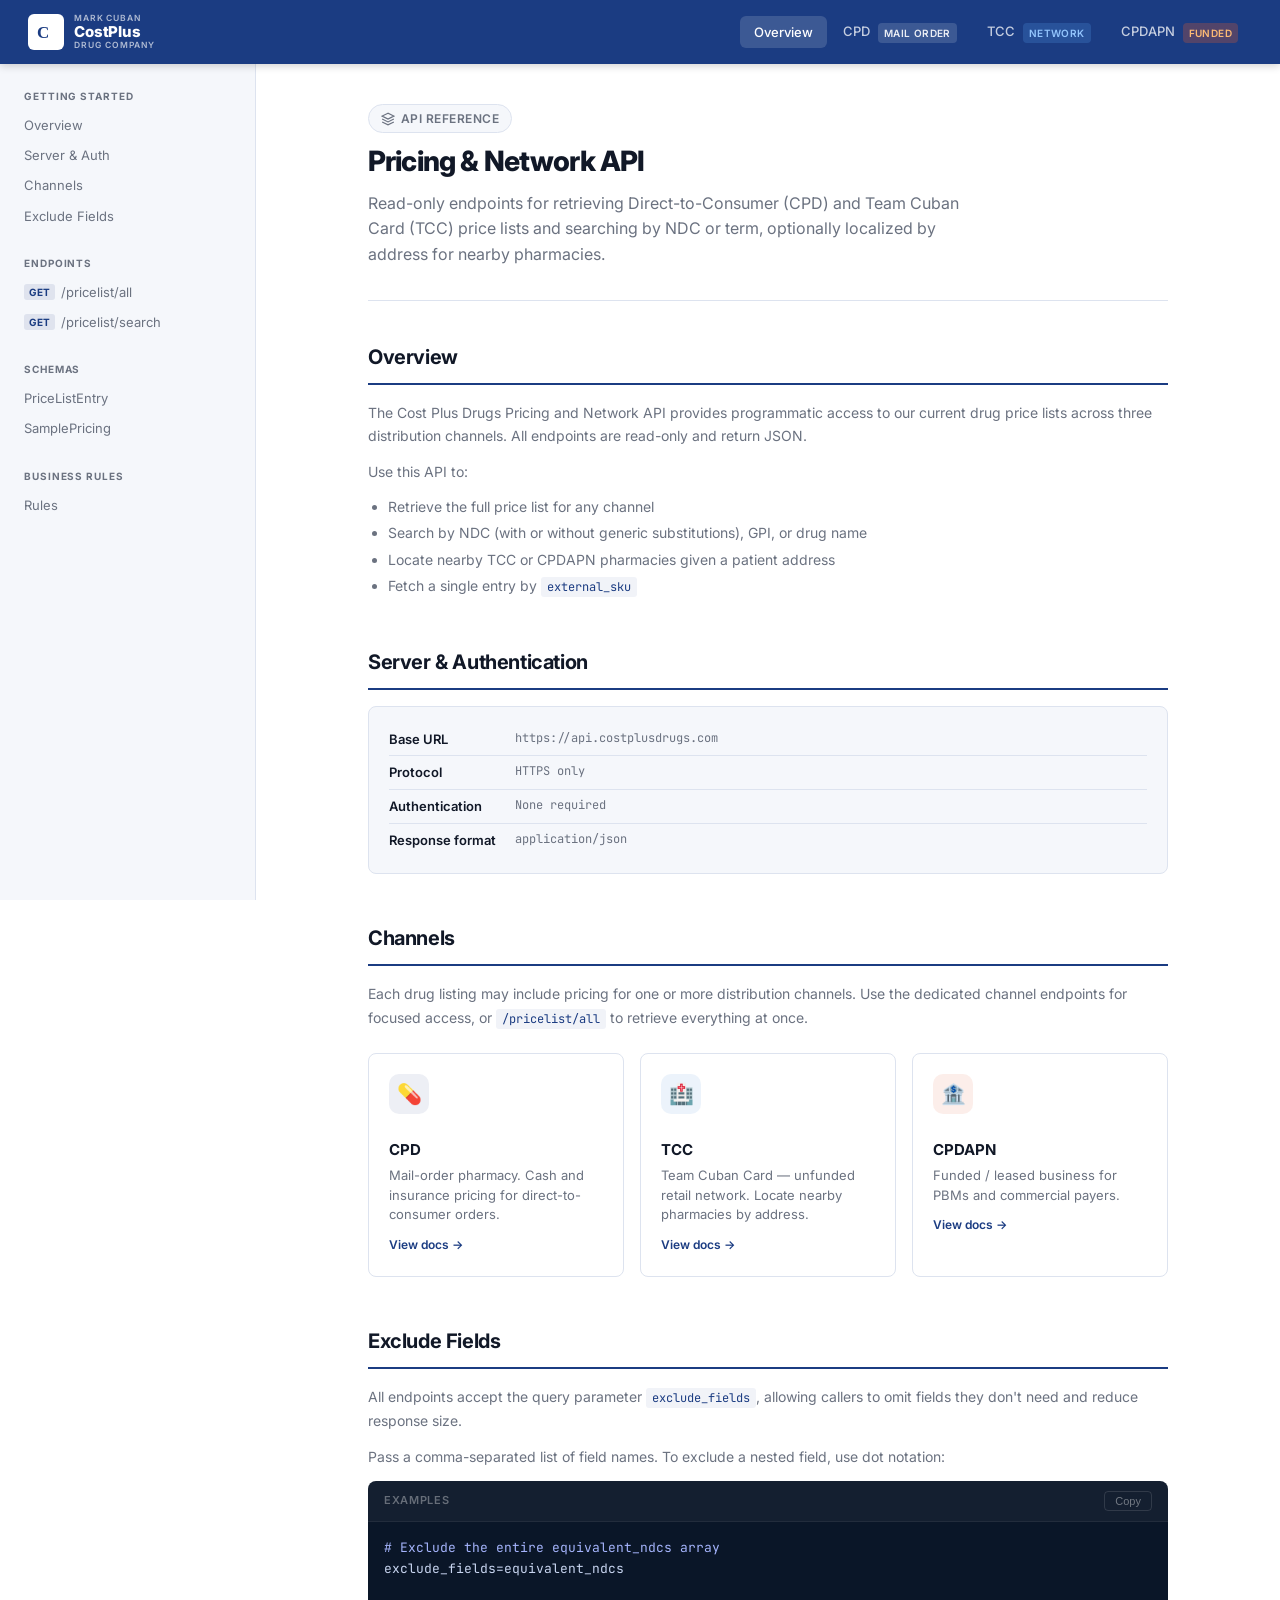
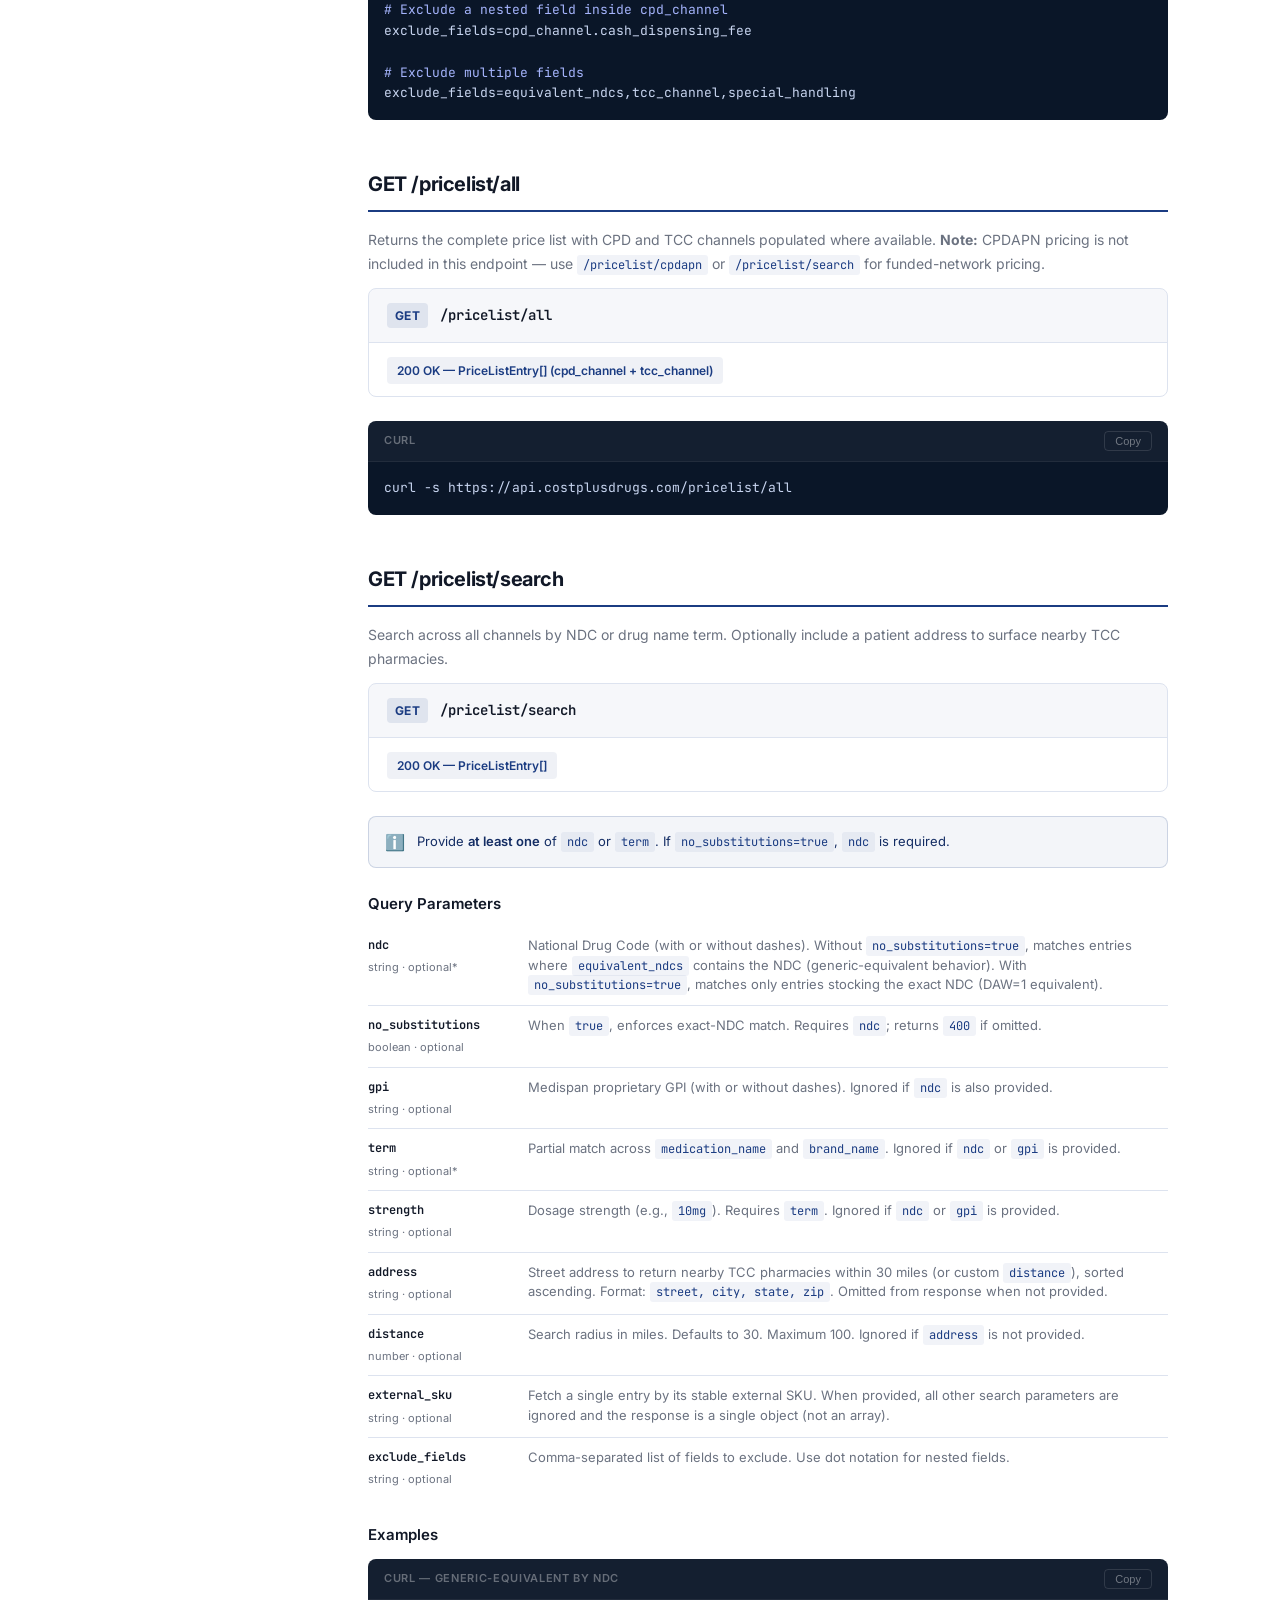
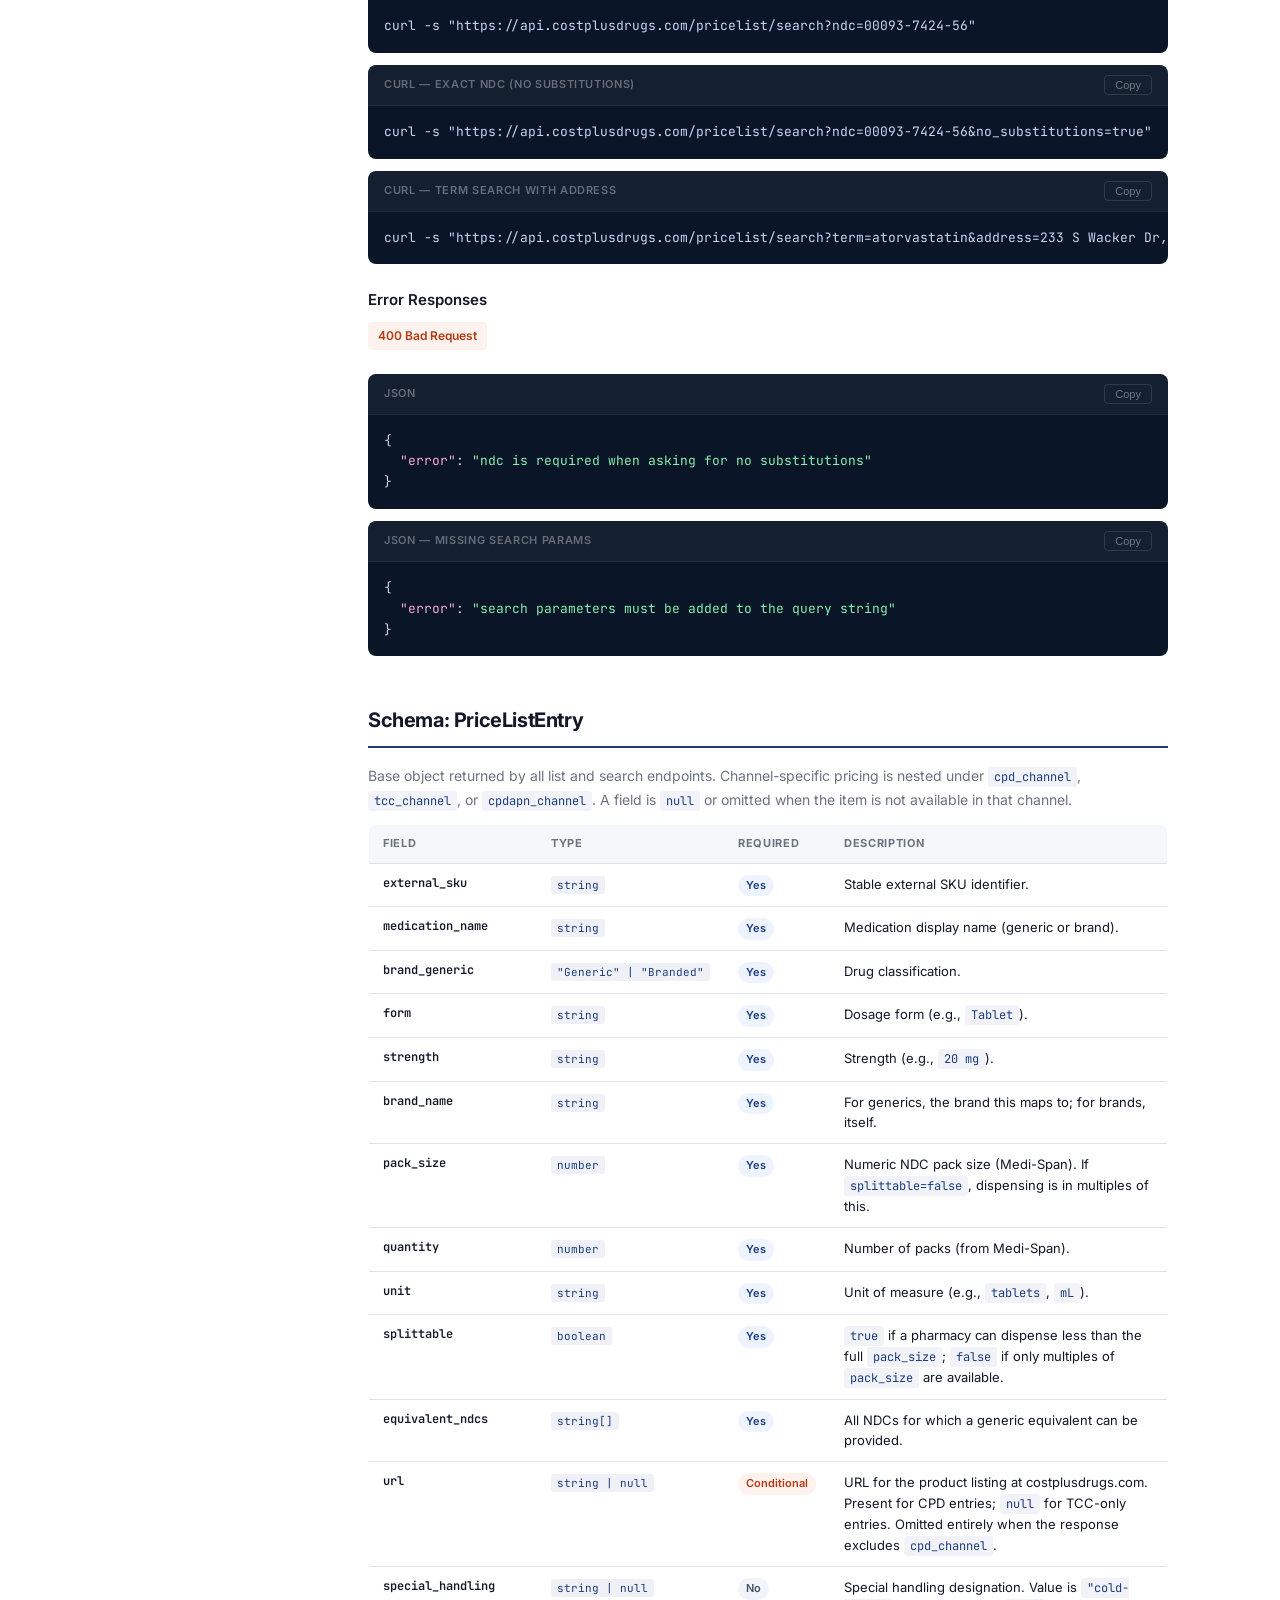
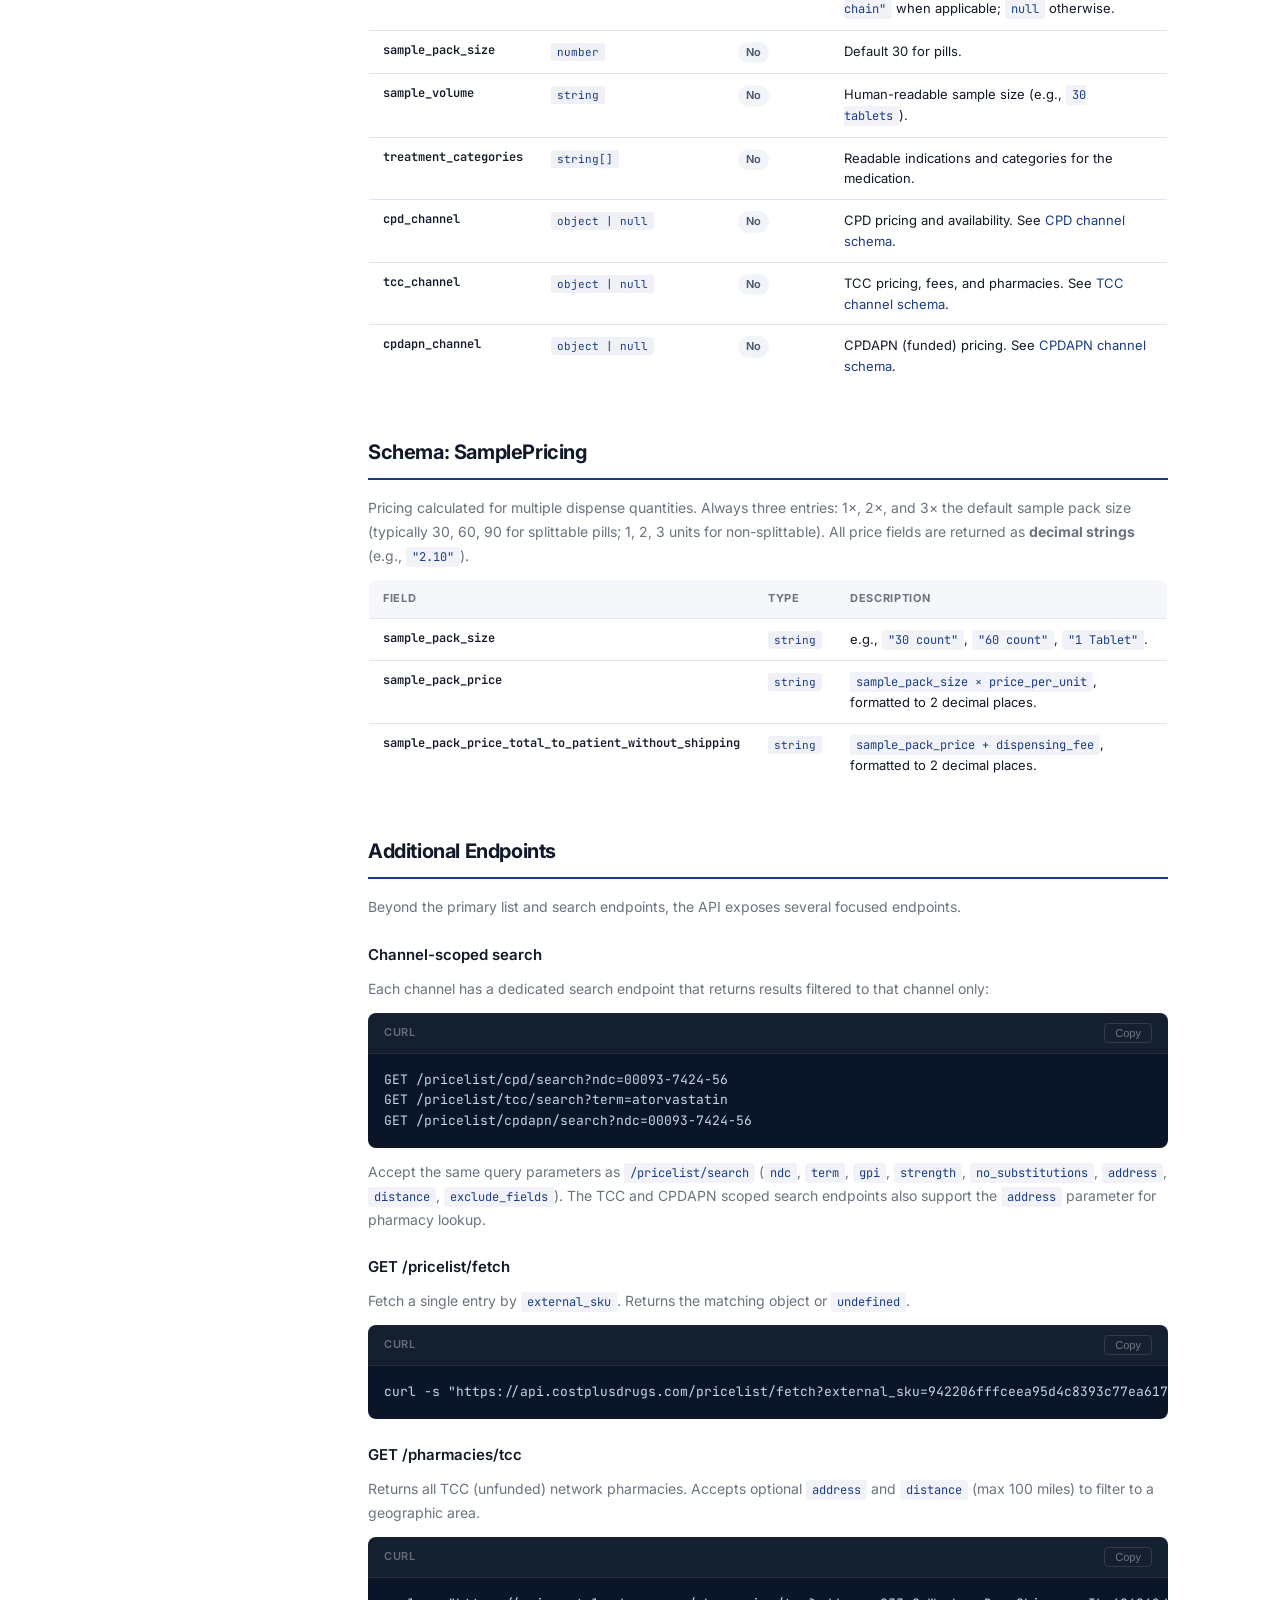
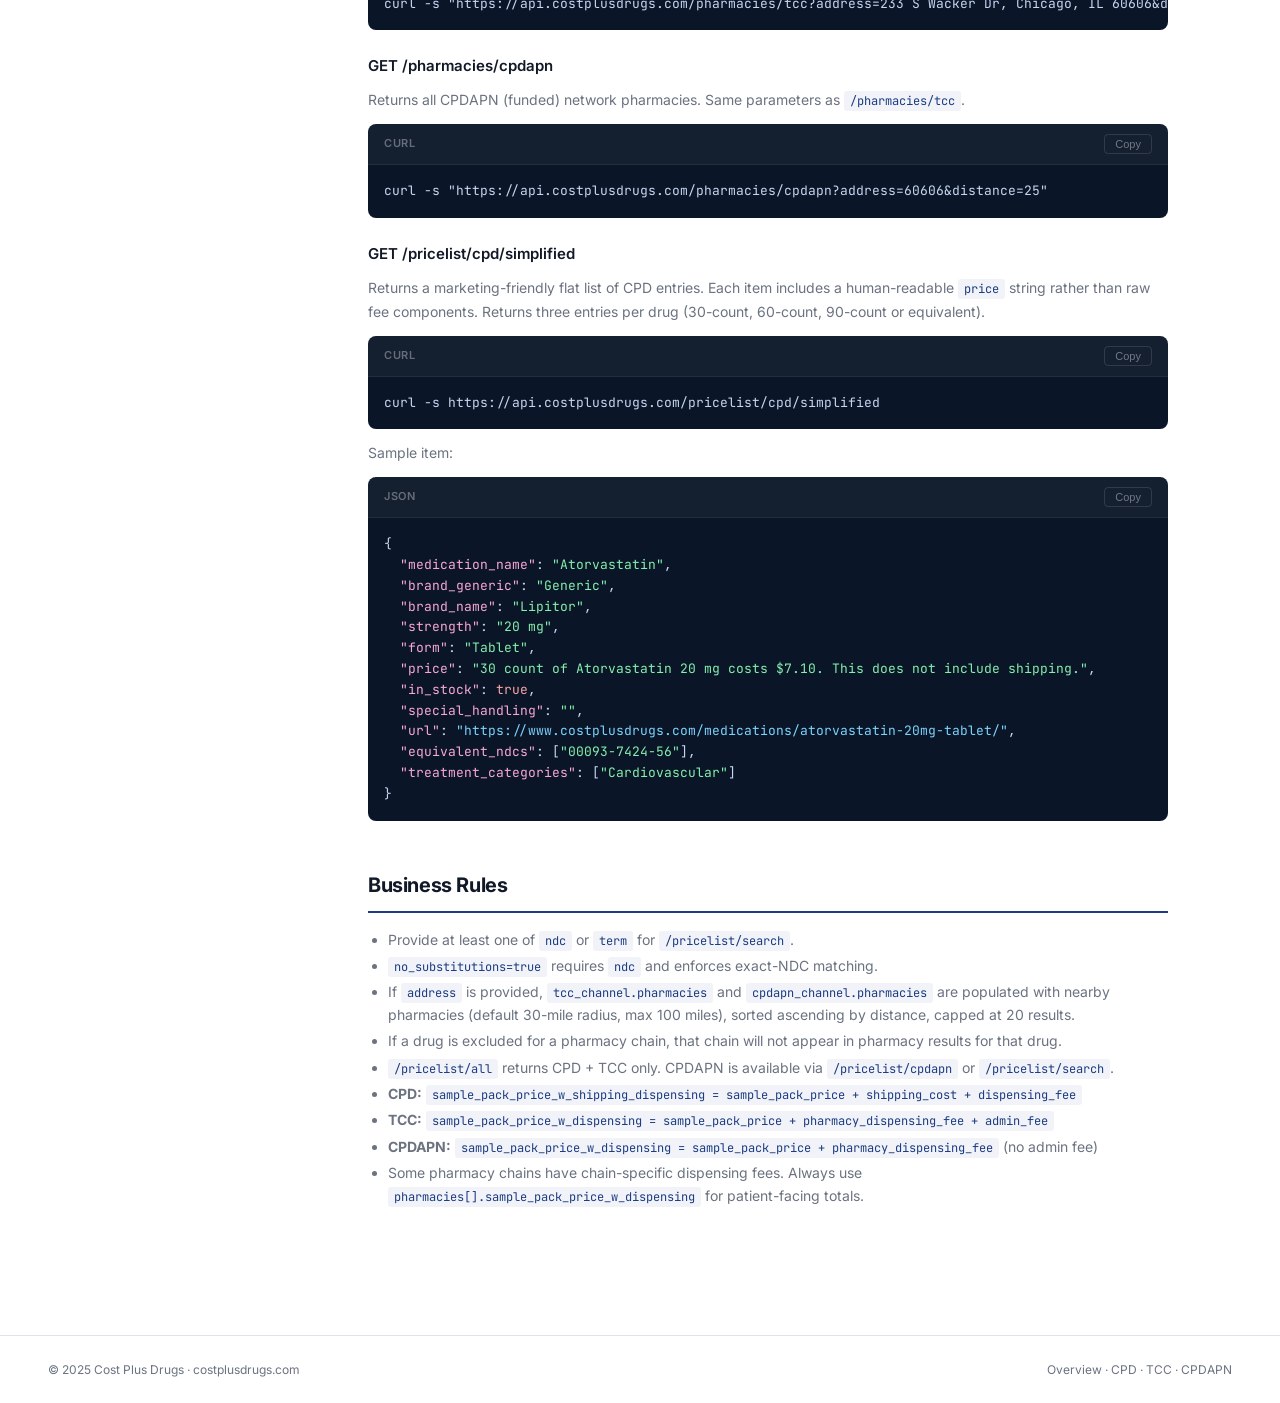
==== index.html @ fcf1fb33 "api documentation" ====
<!DOCTYPE html>
<html lang="en">
<head>
  <meta charset="UTF-8" />
  <meta name="viewport" content="width=device-width, initial-scale=1.0" />
  <title>Cost Plus Drugs — Pricing & Network API</title>
  <link rel="preconnect" href="https://fonts.googleapis.com" />
  <link rel="preconnect" href="https://fonts.gstatic.com" crossorigin />
  <link href="https://fonts.googleapis.com/css2?family=Inter:wght@400;500;600;700;800&family=JetBrains+Mono:wght@400;600&display=swap" rel="stylesheet" />
  <link rel="stylesheet" href="assets/styles.css" />
</head>
<body>

<!-- ── Top Navigation ── -->
<nav class="top-nav">
  <a href="index.html" class="nav-logo">
    <div class="nav-logo-icon"><svg viewBox="0 0 22 22" fill="none" xmlns="http://www.w3.org/2000/svg"><text x="2" y="17" font-family="Georgia,serif" font-size="17" font-weight="700" fill="#1B3C82">C</text></svg></div>
    <div class="nav-logo-text">
      <span class="eyebrow">Mark Cuban</span><span class="brand">CostPlus</span>
      <span class="subbrand">Drug Company</span>
    </div>
  </a>
  <div class="nav-links">
    <a href="index.html">Overview</a>
    <a href="cpd.html">CPD <span class="nav-badge cpd">Mail Order</span></a>
    <a href="tcc.html">TCC <span class="nav-badge tcc">Network</span></a>
    <a href="cpdapn.html">CPDAPN <span class="nav-badge apn">Funded</span></a>
  </div>
</nav>

<!-- ── Layout ── -->
<div class="layout">

  <!-- Sidebar -->
  <aside class="sidebar">
    <div class="sidebar-section">
      <p class="sidebar-section-title">Getting Started</p>
      <nav>
        <a href="#overview">Overview</a>
        <a href="#server">Server &amp; Auth</a>
        <a href="#channels">Channels</a>
        <a href="#exclude-fields">Exclude Fields</a>
      </nav>
    </div>
    <div class="sidebar-section">
      <p class="sidebar-section-title">Endpoints</p>
      <nav>
        <a href="#endpoint-all"><span class="method-tag">GET</span> /pricelist/all</a>
        <a href="#endpoint-search"><span class="method-tag">GET</span> /pricelist/search</a>
      </nav>
    </div>
    <div class="sidebar-section">
      <p class="sidebar-section-title">Schemas</p>
      <nav>
        <a href="#schema-pricelistentry">PriceListEntry</a>
        <a href="#schema-sampleprice">SamplePricing</a>
      </nav>
    </div>
    <div class="sidebar-section">
      <p class="sidebar-section-title">Business Rules</p>
      <nav>
        <a href="#business-rules">Rules</a>
      </nav>
    </div>
  </aside>

  <!-- Main -->
  <main class="main">
    <div class="content-section">

      <!-- Hero -->
      <header class="page-hero">
        <div class="channel-pill all">
          <svg fill="none" stroke="currentColor" stroke-width="2" viewBox="0 0 24 24"><path d="M12 2L2 7l10 5 10-5-10-5zM2 17l10 5 10-5M2 12l10 5 10-5"/></svg>
          API Reference
        </div>
        <h1>Pricing &amp; Network API</h1>
        <p>Read-only endpoints for retrieving Direct-to-Consumer (CPD) and Team Cuban Card (TCC)
        price lists and searching by NDC or term, optionally localized by address for nearby pharmacies.</p>
      </header>

      <!-- Overview -->
      <section class="doc-section" id="overview">
        <h2>Overview</h2>
        <p>The Cost Plus Drugs Pricing and Network API provides programmatic access to our current drug price lists across three distribution channels. All endpoints are read-only and return JSON.</p>
        <p>Use this API to:</p>
        <ul>
          <li>Retrieve the full price list for any channel</li>
          <li>Search by NDC (with or without generic substitutions), GPI, or drug name</li>
          <li>Locate nearby TCC or CPDAPN pharmacies given a patient address</li>
          <li>Fetch a single entry by <code class="inline-code">external_sku</code></li>
        </ul>
      </section>

      <!-- Server & Auth -->
      <section class="doc-section" id="server">
        <h2>Server &amp; Authentication</h2>
        <div class="info-box">
          <div class="info-box-row">
            <span class="info-box-label">Base URL</span>
            <span class="info-box-value">https://api.costplusdrugs.com</span>
          </div>
          <div class="info-box-row">
            <span class="info-box-label">Protocol</span>
            <span class="info-box-value">HTTPS only</span>
          </div>
          <div class="info-box-row">
            <span class="info-box-label">Authentication</span>
            <span class="info-box-value">None required</span>
          </div>
          <div class="info-box-row">
            <span class="info-box-label">Response format</span>
            <span class="info-box-value">application/json</span>
          </div>
        </div>
      </section>

      <!-- Channels -->
      <section class="doc-section" id="channels">
        <h2>Channels</h2>
        <p>Each drug listing may include pricing for one or more distribution channels. Use the dedicated channel endpoints for focused access, or <code class="inline-code">/pricelist/all</code> to retrieve everything at once.</p>

        <div class="channel-cards">
          <a href="cpd.html" class="channel-card">
            <div class="channel-card-icon cpd">💊</div>
            <h3>CPD</h3>
            <p>Mail-order pharmacy. Cash and insurance pricing for direct-to-consumer orders.</p>
            <span class="card-link">View docs →</span>
          </a>
          <a href="tcc.html" class="channel-card">
            <div class="channel-card-icon tcc">🏥</div>
            <h3>TCC</h3>
            <p>Team Cuban Card — unfunded retail network. Locate nearby pharmacies by address.</p>
            <span class="card-link">View docs →</span>
          </a>
          <a href="cpdapn.html" class="channel-card">
            <div class="channel-card-icon apn">🏦</div>
            <h3>CPDAPN</h3>
            <p>Funded / leased business for PBMs and commercial payers.</p>
            <span class="card-link">View docs →</span>
          </a>
        </div>
      </section>

      <!-- Exclude Fields -->
      <section class="doc-section" id="exclude-fields">
        <h2>Exclude Fields</h2>
        <p>All endpoints accept the query parameter <code class="inline-code">exclude_fields</code>, allowing callers to omit fields they don't need and reduce response size.</p>
        <p>Pass a comma-separated list of field names. To exclude a nested field, use dot notation:</p>
        <div class="code-block">
          <div class="code-block-header">
            <span class="code-block-lang">examples</span>
            <button class="copy-btn">Copy</button>
          </div>
          <pre><span class="tok-cmd"># Exclude the entire equivalent_ndcs array</span>
exclude_fields=equivalent_ndcs

<span class="tok-cmd"># Exclude a nested field inside cpd_channel</span>
exclude_fields=cpd_channel.cash_dispensing_fee

<span class="tok-cmd"># Exclude multiple fields</span>
exclude_fields=equivalent_ndcs,tcc_channel,special_handling</pre>
        </div>
      </section>

      <!-- Endpoint: /pricelist/all -->
      <section class="doc-section" id="endpoint-all">
        <h2>GET /pricelist/all</h2>
        <p>Returns the complete price list with CPD and TCC channels populated where available. <strong>Note:</strong> CPDAPN pricing is not included in this endpoint — use <code class="inline-code">/pricelist/cpdapn</code> or <code class="inline-code">/pricelist/search</code> for funded-network pricing.</p>

        <div class="endpoint">
          <div class="endpoint-header">
            <span class="method">GET</span>
            <span class="endpoint-path">/pricelist/all</span>
          </div>
          <div class="endpoint-desc">
            <div class="response-tag success">200 OK — PriceListEntry[] (cpd_channel + tcc_channel)</div>
          </div>
        </div>

        <div class="code-block">
          <div class="code-block-header">
            <span class="code-block-lang">cURL</span>
            <button class="copy-btn">Copy</button>
          </div>
          <pre>curl -s https://api.costplusdrugs.com/pricelist/all</pre>
        </div>
      </section>

      <!-- Endpoint: /pricelist/search -->
      <section class="doc-section" id="endpoint-search">
        <h2>GET /pricelist/search</h2>
        <p>Search across all channels by NDC or drug name term. Optionally include a patient address to surface nearby TCC pharmacies.</p>

        <div class="endpoint">
          <div class="endpoint-header">
            <span class="method">GET</span>
            <span class="endpoint-path">/pricelist/search</span>
          </div>
          <div class="endpoint-desc">
            <div class="response-tag success">200 OK — PriceListEntry[]</div>
          </div>
        </div>

        <div class="callout info">
          <span class="callout-icon">ℹ️</span>
          <span>Provide <strong>at least one</strong> of <code class="inline-code">ndc</code> or <code class="inline-code">term</code>. If <code class="inline-code">no_substitutions=true</code>, <code class="inline-code">ndc</code> is required.</span>
        </div>

        <h3>Query Parameters</h3>
        <table class="param-table">
          <tbody>
            <tr>
              <td>
                <span class="param-name">ndc</span>
                <span class="param-type">string · optional*</span>
              </td>
              <td class="param-desc">
                National Drug Code (with or without dashes). Without <code class="inline-code">no_substitutions=true</code>, matches entries where <code class="inline-code">equivalent_ndcs</code> contains the NDC (generic-equivalent behavior). With <code class="inline-code">no_substitutions=true</code>, matches only entries stocking the exact NDC (DAW=1 equivalent).
              </td>
            </tr>
            <tr>
              <td>
                <span class="param-name">no_substitutions</span>
                <span class="param-type">boolean · optional</span>
              </td>
              <td class="param-desc">
                When <code class="inline-code">true</code>, enforces exact-NDC match. Requires <code class="inline-code">ndc</code>; returns <code class="inline-code">400</code> if omitted.
              </td>
            </tr>
            <tr>
              <td>
                <span class="param-name">gpi</span>
                <span class="param-type">string · optional</span>
              </td>
              <td class="param-desc">
                Medispan proprietary GPI (with or without dashes). Ignored if <code class="inline-code">ndc</code> is also provided.
              </td>
            </tr>
            <tr>
              <td>
                <span class="param-name">term</span>
                <span class="param-type">string · optional*</span>
              </td>
              <td class="param-desc">
                Partial match across <code class="inline-code">medication_name</code> and <code class="inline-code">brand_name</code>. Ignored if <code class="inline-code">ndc</code> or <code class="inline-code">gpi</code> is provided.
              </td>
            </tr>
            <tr>
              <td>
                <span class="param-name">strength</span>
                <span class="param-type">string · optional</span>
              </td>
              <td class="param-desc">
                Dosage strength (e.g., <code class="inline-code">10mg</code>). Requires <code class="inline-code">term</code>. Ignored if <code class="inline-code">ndc</code> or <code class="inline-code">gpi</code> is provided.
              </td>
            </tr>
            <tr>
              <td>
                <span class="param-name">address</span>
                <span class="param-type">string · optional</span>
              </td>
              <td class="param-desc">
                Street address to return nearby TCC pharmacies within 30 miles (or custom <code class="inline-code">distance</code>), sorted ascending. Format: <code class="inline-code">street, city, state, zip</code>. Omitted from response when not provided.
              </td>
            </tr>
            <tr>
              <td>
                <span class="param-name">distance</span>
                <span class="param-type">number · optional</span>
              </td>
              <td class="param-desc">
                Search radius in miles. Defaults to 30. Maximum 100. Ignored if <code class="inline-code">address</code> is not provided.
              </td>
            </tr>
            <tr>
              <td>
                <span class="param-name">external_sku</span>
                <span class="param-type">string · optional</span>
              </td>
              <td class="param-desc">
                Fetch a single entry by its stable external SKU. When provided, all other search parameters are ignored and the response is a single object (not an array).
              </td>
            </tr>
            <tr>
              <td>
                <span class="param-name">exclude_fields</span>
                <span class="param-type">string · optional</span>
              </td>
              <td class="param-desc">
                Comma-separated list of fields to exclude. Use dot notation for nested fields.
              </td>
            </tr>
          </tbody>
        </table>

        <h3>Examples</h3>
        <div class="code-block">
          <div class="code-block-header">
            <span class="code-block-lang">cURL — Generic-equivalent by NDC</span>
            <button class="copy-btn">Copy</button>
          </div>
          <pre>curl -s "https://api.costplusdrugs.com/pricelist/search?ndc=00093-7424-56"</pre>
        </div>

        <div class="code-block">
          <div class="code-block-header">
            <span class="code-block-lang">cURL — Exact NDC (no substitutions)</span>
            <button class="copy-btn">Copy</button>
          </div>
          <pre>curl -s "https://api.costplusdrugs.com/pricelist/search?ndc=00093-7424-56&no_substitutions=true"</pre>
        </div>

        <div class="code-block">
          <div class="code-block-header">
            <span class="code-block-lang">cURL — Term search with address</span>
            <button class="copy-btn">Copy</button>
          </div>
          <pre>curl -s "https://api.costplusdrugs.com/pricelist/search?term=atorvastatin&address=233 S Wacker Dr, Chicago, IL 60606"</pre>
        </div>

        <h3>Error Responses</h3>
        <div class="response-tag error">400 Bad Request</div>
        <div class="code-block">
          <div class="code-block-header">
            <span class="code-block-lang">JSON</span>
            <button class="copy-btn">Copy</button>
          </div>
          <pre>{
  <span class="tok-key">"error"</span>: <span class="tok-str">"ndc is required when asking for no substitutions"</span>
}</pre>
        </div>
        <div class="code-block">
          <div class="code-block-header">
            <span class="code-block-lang">JSON — missing search params</span>
            <button class="copy-btn">Copy</button>
          </div>
          <pre>{
  <span class="tok-key">"error"</span>: <span class="tok-str">"search parameters must be added to the query string"</span>
}</pre>
        </div>
      </section>

      <!-- Schema: PriceListEntry -->
      <section class="doc-section" id="schema-pricelistentry">
        <h2>Schema: PriceListEntry</h2>
        <p>Base object returned by all list and search endpoints. Channel-specific pricing is nested under <code class="inline-code">cpd_channel</code>, <code class="inline-code">tcc_channel</code>, or <code class="inline-code">cpdapn_channel</code>. A field is <code class="inline-code">null</code> or omitted when the item is not available in that channel.</p>

        <table class="schema-table">
          <thead>
            <tr>
              <th>Field</th>
              <th>Type</th>
              <th>Required</th>
              <th>Description</th>
            </tr>
          </thead>
          <tbody>
            <tr>
              <td class="field-name">external_sku</td>
              <td><span class="field-type">string</span></td>
              <td><span class="badge-yes">Yes</span></td>
              <td>Stable external SKU identifier.</td>
            </tr>
            <tr>
              <td class="field-name">medication_name</td>
              <td><span class="field-type">string</span></td>
              <td><span class="badge-yes">Yes</span></td>
              <td>Medication display name (generic or brand).</td>
            </tr>
            <tr>
              <td class="field-name">brand_generic</td>
              <td><span class="field-type">"Generic" | "Branded"</span></td>
              <td><span class="badge-yes">Yes</span></td>
              <td>Drug classification.</td>
            </tr>
            <tr>
              <td class="field-name">form</td>
              <td><span class="field-type">string</span></td>
              <td><span class="badge-yes">Yes</span></td>
              <td>Dosage form (e.g., <code class="inline-code">Tablet</code>).</td>
            </tr>
            <tr>
              <td class="field-name">strength</td>
              <td><span class="field-type">string</span></td>
              <td><span class="badge-yes">Yes</span></td>
              <td>Strength (e.g., <code class="inline-code">20 mg</code>).</td>
            </tr>
            <tr>
              <td class="field-name">brand_name</td>
              <td><span class="field-type">string</span></td>
              <td><span class="badge-yes">Yes</span></td>
              <td>For generics, the brand this maps to; for brands, itself.</td>
            </tr>
            <tr>
              <td class="field-name">pack_size</td>
              <td><span class="field-type">number</span></td>
              <td><span class="badge-yes">Yes</span></td>
              <td>Numeric NDC pack size (Medi-Span). If <code class="inline-code">splittable=false</code>, dispensing is in multiples of this.</td>
            </tr>
            <tr>
              <td class="field-name">quantity</td>
              <td><span class="field-type">number</span></td>
              <td><span class="badge-yes">Yes</span></td>
              <td>Number of packs (from Medi-Span).</td>
            </tr>
            <tr>
              <td class="field-name">unit</td>
              <td><span class="field-type">string</span></td>
              <td><span class="badge-yes">Yes</span></td>
              <td>Unit of measure (e.g., <code class="inline-code">tablets</code>, <code class="inline-code">mL</code>).</td>
            </tr>
            <tr>
              <td class="field-name">splittable</td>
              <td><span class="field-type">boolean</span></td>
              <td><span class="badge-yes">Yes</span></td>
              <td><code class="inline-code">true</code> if a pharmacy can dispense less than the full <code class="inline-code">pack_size</code>; <code class="inline-code">false</code> if only multiples of <code class="inline-code">pack_size</code> are available.</td>
            </tr>
            <tr>
              <td class="field-name">equivalent_ndcs</td>
              <td><span class="field-type">string[]</span></td>
              <td><span class="badge-yes">Yes</span></td>
              <td>All NDCs for which a generic equivalent can be provided.</td>
            </tr>
            <tr>
              <td class="field-name">url</td>
              <td><span class="field-type">string | null</span></td>
              <td><span class="badge-cond">Conditional</span></td>
              <td>URL for the product listing at costplusdrugs.com. Present for CPD entries; <code class="inline-code">null</code> for TCC-only entries. Omitted entirely when the response excludes <code class="inline-code">cpd_channel</code>.</td>
            </tr>
            <tr>
              <td class="field-name">special_handling</td>
              <td><span class="field-type">string | null</span></td>
              <td><span class="badge-no">No</span></td>
              <td>Special handling designation. Value is <code class="inline-code">"cold-chain"</code> when applicable; <code class="inline-code">null</code> otherwise.</td>
            </tr>
            <tr>
              <td class="field-name">sample_pack_size</td>
              <td><span class="field-type">number</span></td>
              <td><span class="badge-no">No</span></td>
              <td>Default 30 for pills.</td>
            </tr>
            <tr>
              <td class="field-name">sample_volume</td>
              <td><span class="field-type">string</span></td>
              <td><span class="badge-no">No</span></td>
              <td>Human-readable sample size (e.g., <code class="inline-code">30 tablets</code>).</td>
            </tr>
            <tr>
              <td class="field-name">treatment_categories</td>
              <td><span class="field-type">string[]</span></td>
              <td><span class="badge-no">No</span></td>
              <td>Readable indications and categories for the medication.</td>
            </tr>
            <tr>
              <td class="field-name">cpd_channel</td>
              <td><span class="field-type">object | null</span></td>
              <td><span class="badge-no">No</span></td>
              <td>CPD pricing and availability. See <a href="cpd.html#schema-cpd-channel">CPD channel schema</a>.</td>
            </tr>
            <tr>
              <td class="field-name">tcc_channel</td>
              <td><span class="field-type">object | null</span></td>
              <td><span class="badge-no">No</span></td>
              <td>TCC pricing, fees, and pharmacies. See <a href="tcc.html#schema-tcc-channel">TCC channel schema</a>.</td>
            </tr>
            <tr>
              <td class="field-name">cpdapn_channel</td>
              <td><span class="field-type">object | null</span></td>
              <td><span class="badge-no">No</span></td>
              <td>CPDAPN (funded) pricing. See <a href="cpdapn.html#schema-cpdapn-channel">CPDAPN channel schema</a>.</td>
            </tr>
          </tbody>
        </table>
      </section>

      <!-- Schema: SamplePricing -->
      <section class="doc-section" id="schema-sampleprice">
        <h2>Schema: SamplePricing</h2>
        <p>Pricing calculated for multiple dispense quantities. Always three entries: 1×, 2×, and 3× the default sample pack size (typically 30, 60, 90 for splittable pills; 1, 2, 3 units for non-splittable). All price fields are returned as <strong>decimal strings</strong> (e.g., <code class="inline-code">"2.10"</code>).</p>

        <table class="schema-table">
          <thead>
            <tr><th>Field</th><th>Type</th><th>Description</th></tr>
          </thead>
          <tbody>
            <tr>
              <td class="field-name">sample_pack_size</td>
              <td><span class="field-type">string</span></td>
              <td>e.g., <code class="inline-code">"30 count"</code>, <code class="inline-code">"60 count"</code>, <code class="inline-code">"1 Tablet"</code>.</td>
            </tr>
            <tr>
              <td class="field-name">sample_pack_price</td>
              <td><span class="field-type">string</span></td>
              <td><code class="inline-code">sample_pack_size × price_per_unit</code>, formatted to 2 decimal places.</td>
            </tr>
            <tr>
              <td class="field-name">sample_pack_price_total_to_patient_without_shipping</td>
              <td><span class="field-type">string</span></td>
              <td><code class="inline-code">sample_pack_price + dispensing_fee</code>, formatted to 2 decimal places.</td>
            </tr>
          </tbody>
        </table>
      </section>

      <!-- Additional Endpoints -->
      <section class="doc-section" id="additional-endpoints">
        <h2>Additional Endpoints</h2>
        <p>Beyond the primary list and search endpoints, the API exposes several focused endpoints.</p>

        <h3>Channel-scoped search</h3>
        <p>Each channel has a dedicated search endpoint that returns results filtered to that channel only:</p>
        <div class="code-block">
          <div class="code-block-header"><span class="code-block-lang">cURL</span><button class="copy-btn">Copy</button></div>
          <pre>GET /pricelist/cpd/search?ndc=00093-7424-56
GET /pricelist/tcc/search?term=atorvastatin
GET /pricelist/cpdapn/search?ndc=00093-7424-56</pre>
        </div>
        <p>Accept the same query parameters as <code class="inline-code">/pricelist/search</code> (<code class="inline-code">ndc</code>, <code class="inline-code">term</code>, <code class="inline-code">gpi</code>, <code class="inline-code">strength</code>, <code class="inline-code">no_substitutions</code>, <code class="inline-code">address</code>, <code class="inline-code">distance</code>, <code class="inline-code">exclude_fields</code>). The TCC and CPDAPN scoped search endpoints also support the <code class="inline-code">address</code> parameter for pharmacy lookup.</p>

        <h3>GET /pricelist/fetch</h3>
        <p>Fetch a single entry by <code class="inline-code">external_sku</code>. Returns the matching object or <code class="inline-code">undefined</code>.</p>
        <div class="code-block">
          <div class="code-block-header"><span class="code-block-lang">cURL</span><button class="copy-btn">Copy</button></div>
          <pre>curl -s "https://api.costplusdrugs.com/pricelist/fetch?external_sku=942206fffceea95d4c8393c77ea617ab"</pre>
        </div>

        <h3>GET /pharmacies/tcc</h3>
        <p>Returns all TCC (unfunded) network pharmacies. Accepts optional <code class="inline-code">address</code> and <code class="inline-code">distance</code> (max 100 miles) to filter to a geographic area.</p>
        <div class="code-block">
          <div class="code-block-header"><span class="code-block-lang">cURL</span><button class="copy-btn">Copy</button></div>
          <pre>curl -s "https://api.costplusdrugs.com/pharmacies/tcc?address=233 S Wacker Dr, Chicago, IL 60606&distance=10"</pre>
        </div>

        <h3>GET /pharmacies/cpdapn</h3>
        <p>Returns all CPDAPN (funded) network pharmacies. Same parameters as <code class="inline-code">/pharmacies/tcc</code>.</p>
        <div class="code-block">
          <div class="code-block-header"><span class="code-block-lang">cURL</span><button class="copy-btn">Copy</button></div>
          <pre>curl -s "https://api.costplusdrugs.com/pharmacies/cpdapn?address=60606&distance=25"</pre>
        </div>

        <h3>GET /pricelist/cpd/simplified</h3>
        <p>Returns a marketing-friendly flat list of CPD entries. Each item includes a human-readable <code class="inline-code">price</code> string rather than raw fee components. Returns three entries per drug (30-count, 60-count, 90-count or equivalent).</p>
        <div class="code-block">
          <div class="code-block-header"><span class="code-block-lang">cURL</span><button class="copy-btn">Copy</button></div>
          <pre>curl -s https://api.costplusdrugs.com/pricelist/cpd/simplified</pre>
        </div>
        <p>Sample item:</p>
        <div class="code-block">
          <div class="code-block-header"><span class="code-block-lang">JSON</span><button class="copy-btn">Copy</button></div>
          <pre>{
  <span class="tok-key">"medication_name"</span>: <span class="tok-str">"Atorvastatin"</span>,
  <span class="tok-key">"brand_generic"</span>: <span class="tok-str">"Generic"</span>,
  <span class="tok-key">"brand_name"</span>: <span class="tok-str">"Lipitor"</span>,
  <span class="tok-key">"strength"</span>: <span class="tok-str">"20 mg"</span>,
  <span class="tok-key">"form"</span>: <span class="tok-str">"Tablet"</span>,
  <span class="tok-key">"price"</span>: <span class="tok-str">"30 count of Atorvastatin 20 mg costs $7.10. This does not include shipping."</span>,
  <span class="tok-key">"in_stock"</span>: <span class="tok-bool">true</span>,
  <span class="tok-key">"special_handling"</span>: <span class="tok-str">""</span>,
  <span class="tok-key">"url"</span>: <span class="tok-url">"https://www.costplusdrugs.com/medications/atorvastatin-20mg-tablet/"</span>,
  <span class="tok-key">"equivalent_ndcs"</span>: [<span class="tok-str">"00093-7424-56"</span>],
  <span class="tok-key">"treatment_categories"</span>: [<span class="tok-str">"Cardiovascular"</span>]
}</pre>
        </div>
      </section>

      <!-- Business Rules -->
      <section class="doc-section" id="business-rules">
        <h2>Business Rules</h2>
        <ul>
          <li>Provide at least one of <code class="inline-code">ndc</code> or <code class="inline-code">term</code> for <code class="inline-code">/pricelist/search</code>.</li>
          <li><code class="inline-code">no_substitutions=true</code> requires <code class="inline-code">ndc</code> and enforces exact-NDC matching.</li>
          <li>If <code class="inline-code">address</code> is provided, <code class="inline-code">tcc_channel.pharmacies</code> and <code class="inline-code">cpdapn_channel.pharmacies</code> are populated with nearby pharmacies (default 30-mile radius, max 100 miles), sorted ascending by distance, capped at 20 results.</li>
          <li>If a drug is excluded for a pharmacy chain, that chain will not appear in pharmacy results for that drug.</li>
          <li><code class="inline-code">/pricelist/all</code> returns CPD + TCC only. CPDAPN is available via <code class="inline-code">/pricelist/cpdapn</code> or <code class="inline-code">/pricelist/search</code>.</li>
          <li><strong>CPD:</strong> <code class="inline-code">sample_pack_price_w_shipping_dispensing = sample_pack_price + shipping_cost + dispensing_fee</code></li>
          <li><strong>TCC:</strong> <code class="inline-code">sample_pack_price_w_dispensing = sample_pack_price + pharmacy_dispensing_fee + admin_fee</code></li>
          <li><strong>CPDAPN:</strong> <code class="inline-code">sample_pack_price_w_dispensing = sample_pack_price + pharmacy_dispensing_fee</code> (no admin fee)</li>
          <li>Some pharmacy chains have chain-specific dispensing fees. Always use <code class="inline-code">pharmacies[].sample_pack_price_w_dispensing</code> for patient-facing totals.</li>
        </ul>
      </section>

    </div><!-- /content-section -->
  </main>
</div><!-- /layout -->

<footer>
  <span>© 2025 Cost Plus Drugs · <a href="https://costplusdrugs.com" target="_blank" rel="noopener">costplusdrugs.com</a></span>
  <span>
    <a href="index.html">Overview</a> ·
    <a href="cpd.html">CPD</a> ·
    <a href="tcc.html">TCC</a> ·
    <a href="cpdapn.html">CPDAPN</a>
  </span>
</footer>

<script src="assets/script.js"></script>
</body>
</html>
---- assets/styles.css ----
/* ============================================================
   Mark Cuban CostPlus Drug Company — API Documentation Styles
   ============================================================ */

:root {
  /* ── CPD Brand Colors ── */
  --cpd-blue:         #1B3C82;   /* Primary deep royal blue (nav / hero) */
  --cpd-blue-dark:    #142D64;   /* Hover / active darkened blue */
  --cpd-blue-deeper:  #0D1F46;   /* Very dark navy for code bg */
  --cpd-blue-light:   #4A87D4;   /* Lighter blue accent (the floating + icons) */
  --cpd-orange:       #E05A30;   /* Orange accent (the orange + icons) */

  /* ── Semantic tokens ── */
  --primary:          var(--cpd-blue);
  --primary-dark:     var(--cpd-blue-dark);
  --primary-darker:   var(--cpd-blue-deeper);
  --nav-bg:           var(--cpd-blue);

  /* ── Surface & text ── */
  --sidebar-bg:       #F5F7FB;
  --bg:               #FFFFFF;
  --bg-alt:           #F5F7FB;
  --text:             #111827;
  --text-muted:       #6B7280;
  --border:           #DDE3EF;

  /* ── Code blocks ── */
  --code-bg:          #0A1628;
  --code-text:        #C8D5F0;
  --code-string:      #86EFAC;
  --code-number:      #93C5FD;
  --code-key:         #F9A8D4;

  /* ── Badges ── */
  --badge-yes-bg:     #EEF4FF;
  --badge-yes-text:   #1B3C82;
  --badge-no-bg:      #F1F5F9;
  --badge-no-text:    #475569;

  /* ── Layout ── */
  --nav-height:       64px;
  --sidebar-width:    256px;
  --content-max:      800px;
  --radius:           8px;
  --radius-sm:        4px;
  --font-mono:        'JetBrains Mono', 'Fira Code', 'Cascadia Code', ui-monospace, monospace;
}

/* ── Reset & Base ──────────────────────────────────────────── */
*, *::before, *::after { box-sizing: border-box; margin: 0; padding: 0; }
html { scroll-behavior: smooth; font-size: 16px; }
body {
  font-family: 'Inter', -apple-system, BlinkMacSystemFont, 'Segoe UI', sans-serif;
  color: var(--text);
  background: var(--bg);
  line-height: 1.6;
}
a { color: var(--cpd-blue); text-decoration: none; }
a:hover { color: var(--cpd-blue-dark); text-decoration: underline; }

/* ── Top Navigation ────────────────────────────────────────── */
.top-nav {
  position: fixed;
  top: 0; left: 0; right: 0;
  height: var(--nav-height);
  background: var(--nav-bg);
  display: flex;
  align-items: center;
  padding: 0 28px;
  z-index: 100;
  box-shadow: 0 2px 8px rgba(0,0,0,0.18);
}

/* ── Logo — matches CPD's "C" block + stacked text ── */
.nav-logo {
  display: flex;
  align-items: center;
  gap: 10px;
  text-decoration: none;
  margin-right: auto;
  flex-shrink: 0;
}

.nav-logo:hover { text-decoration: none; }

.nav-logo-icon {
  width: 36px;
  height: 36px;
  background: #FFFFFF;
  border-radius: 6px;
  display: flex;
  align-items: center;
  justify-content: center;
  flex-shrink: 0;
  overflow: hidden;
}

/* The white square "C" block replicating the CPD mark */
.nav-logo-icon svg {
  width: 22px;
  height: 22px;
}

.nav-logo-text {
  display: flex;
  flex-direction: column;
  line-height: 1.15;
  gap: 0;
}

.nav-logo-text .eyebrow {
  font-size: 8.5px;
  font-weight: 600;
  letter-spacing: 0.1em;
  text-transform: uppercase;
  color: rgba(255,255,255,0.65);
}

.nav-logo-text .brand {
  font-size: 15px;
  font-weight: 800;
  color: #FFFFFF;
  letter-spacing: -0.01em;
}

.nav-logo-text .subbrand {
  font-size: 8.5px;
  font-weight: 600;
  letter-spacing: 0.12em;
  text-transform: uppercase;
  color: rgba(255,255,255,0.65);
}

/* ── Nav links ─────────────────────────────────────────────── */
.nav-links {
  display: flex;
  align-items: center;
  gap: 2px;
}

.nav-links a {
  color: rgba(255,255,255,0.75);
  font-size: 13px;
  font-weight: 500;
  padding: 6px 14px;
  border-radius: 6px;
  text-decoration: none;
  transition: color 0.15s, background 0.15s;
}

.nav-links a:hover {
  color: #fff;
  background: rgba(255,255,255,0.10);
  text-decoration: none;
}

.nav-links a.active {
  color: #fff;
  background: rgba(255,255,255,0.15);
}

.nav-badge {
  display: inline-block;
  font-size: 10px;
  font-weight: 600;
  padding: 2px 6px;
  border-radius: 4px;
  margin-left: 5px;
  vertical-align: middle;
  letter-spacing: 0.04em;
  text-transform: uppercase;
}

.nav-badge.cpd  { background: rgba(255,255,255,0.15); color: rgba(255,255,255,0.9); }
.nav-badge.tcc  { background: rgba(74,135,212,0.30);  color: #93C5FD; }
.nav-badge.apn  { background: rgba(224,90,48,0.28);   color: #FDBA74; }

/* ── Layout ────────────────────────────────────────────────── */
.layout {
  display: flex;
  padding-top: var(--nav-height);
  min-height: 100vh;
}

/* ── Sidebar ───────────────────────────────────────────────── */
.sidebar {
  width: var(--sidebar-width);
  flex-shrink: 0;
  position: sticky;
  top: var(--nav-height);
  height: calc(100vh - var(--nav-height));
  overflow-y: auto;
  background: var(--sidebar-bg);
  border-right: 1px solid var(--border);
  padding: 24px 0 40px;
}

.sidebar::-webkit-scrollbar { width: 4px; }
.sidebar::-webkit-scrollbar-track { background: transparent; }
.sidebar::-webkit-scrollbar-thumb { background: var(--border); border-radius: 2px; }

.sidebar-section { padding: 0 16px; margin-bottom: 24px; }

.sidebar-section-title {
  font-size: 10px;
  font-weight: 700;
  letter-spacing: 0.09em;
  text-transform: uppercase;
  color: var(--text-muted);
  padding: 0 8px;
  margin-bottom: 6px;
}

.sidebar nav a {
  display: flex;
  align-items: center;
  gap: 6px;
  padding: 6px 8px;
  font-size: 13px;
  font-weight: 400;
  color: var(--text-muted);
  border-radius: var(--radius-sm);
  text-decoration: none;
  transition: color 0.1s, background 0.1s;
  line-height: 1.4;
}

.sidebar nav a:hover {
  color: var(--text);
  background: var(--border);
  text-decoration: none;
}

.sidebar nav a.active {
  color: var(--cpd-blue);
  background: rgba(27,60,130,0.07);
  font-weight: 500;
}

.sidebar nav a .method-tag {
  font-size: 10px;
  font-weight: 700;
  padding: 1px 5px;
  border-radius: 3px;
  background: rgba(27,60,130,0.10);
  color: var(--cpd-blue);
  flex-shrink: 0;
}

/* ── Main Content ──────────────────────────────────────────── */
.main {
  flex: 1;
  min-width: 0;
  padding: 40px 48px 80px;
}

.content-section { max-width: var(--content-max); margin: 0 auto; }

/* ── Page Hero ─────────────────────────────────────────────── */
.page-hero {
  border-bottom: 1px solid var(--border);
  padding-bottom: 32px;
  margin-bottom: 40px;
}

.channel-pill {
  display: inline-flex;
  align-items: center;
  gap: 6px;
  font-size: 12px;
  font-weight: 600;
  letter-spacing: 0.04em;
  text-transform: uppercase;
  padding: 4px 12px;
  border-radius: 20px;
  margin-bottom: 12px;
}

.channel-pill.cpd { background: rgba(27,60,130,0.08); color: var(--cpd-blue); }
.channel-pill.tcc { background: rgba(74,135,212,0.10); color: #1A5AA8; }
.channel-pill.apn { background: rgba(224,90,48,0.08); color: #B53A10; }
.channel-pill.all { background: var(--bg-alt); border: 1px solid var(--border); color: var(--text-muted); }

.channel-pill svg { width: 14px; height: 14px; }

.page-hero h1 {
  font-size: 28px;
  font-weight: 800;
  letter-spacing: -0.03em;
  color: var(--text);
  line-height: 1.2;
  margin-bottom: 12px;
}

.page-hero p {
  font-size: 16px;
  color: var(--text-muted);
  max-width: 600px;
  line-height: 1.6;
}

/* ── Section Headings ──────────────────────────────────────── */
.doc-section {
  margin-bottom: 48px;
  scroll-margin-top: calc(var(--nav-height) + 16px);
}

.doc-section h2 {
  font-size: 20px;
  font-weight: 700;
  letter-spacing: -0.02em;
  color: var(--text);
  margin-bottom: 16px;
  padding-bottom: 10px;
  border-bottom: 2px solid var(--cpd-blue);
}

.doc-section h3 {
  font-size: 15px;
  font-weight: 600;
  color: var(--text);
  margin: 24px 0 10px;
}

.doc-section p {
  font-size: 14px;
  color: var(--text-muted);
  margin-bottom: 12px;
  line-height: 1.7;
}

.doc-section ul, .doc-section ol { padding-left: 20px; margin-bottom: 12px; }

.doc-section li {
  font-size: 14px;
  color: var(--text-muted);
  margin-bottom: 4px;
  line-height: 1.6;
}

/* ── Endpoint Block ────────────────────────────────────────── */
.endpoint {
  border: 1px solid var(--border);
  border-radius: var(--radius);
  overflow: hidden;
  margin-bottom: 24px;
}

.endpoint-header {
  display: flex;
  align-items: center;
  gap: 12px;
  padding: 14px 18px;
  background: rgba(27,60,130,0.04);
  border-bottom: 1px solid var(--border);
}

.method {
  font-size: 12px;
  font-weight: 700;
  padding: 3px 8px;
  border-radius: var(--radius-sm);
  background: rgba(27,60,130,0.10);
  color: var(--cpd-blue);
  letter-spacing: 0.04em;
  flex-shrink: 0;
}

.endpoint-path {
  font-family: var(--font-mono);
  font-size: 14px;
  font-weight: 600;
  color: var(--text);
}

.endpoint-desc { padding: 14px 18px 0; font-size: 14px; color: var(--text-muted); }
.endpoint-desc p { margin-bottom: 12px; }

/* ── Code Block ────────────────────────────────────────────── */
.code-block {
  background: var(--code-bg);
  border-radius: var(--radius);
  overflow: hidden;
  margin: 12px 0;
  position: relative;
}

.code-block-header {
  display: flex;
  align-items: center;
  justify-content: space-between;
  padding: 10px 16px;
  background: rgba(255,255,255,0.04);
  border-bottom: 1px solid rgba(255,255,255,0.06);
}

.code-block-lang {
  font-size: 11px;
  font-weight: 600;
  letter-spacing: 0.06em;
  text-transform: uppercase;
  color: rgba(255,255,255,0.35);
}

.copy-btn {
  font-size: 11px;
  font-weight: 500;
  color: rgba(255,255,255,0.4);
  background: none;
  border: 1px solid rgba(255,255,255,0.12);
  border-radius: 4px;
  padding: 3px 10px;
  cursor: pointer;
  transition: color 0.1s, background 0.1s;
}

.copy-btn:hover  { color: rgba(255,255,255,0.8); background: rgba(255,255,255,0.06); }
.copy-btn.copied { color: #86EFAC; border-color: rgba(134,239,172,0.3); }

.code-block pre {
  margin: 0;
  padding: 16px;
  overflow-x: auto;
  font-family: var(--font-mono);
  font-size: 13px;
  line-height: 1.6;
  color: var(--code-text);
}

.code-block pre::-webkit-scrollbar { height: 4px; }
.code-block pre::-webkit-scrollbar-track { background: transparent; }
.code-block pre::-webkit-scrollbar-thumb { background: rgba(255,255,255,0.12); border-radius: 2px; }

/* Syntax highlight */
.tok-key  { color: #F9A8D4; }
.tok-str  { color: #86EFAC; }
.tok-num  { color: #93C5FD; }
.tok-bool { color: #FCA5A5; }
.tok-null { color: #94A3B8; }
.tok-url  { color: #7DD3FC; }
.tok-cmd  { color: #A5B4FC; }

/* ── Schema Table ──────────────────────────────────────────── */
.schema-table {
  width: 100%;
  border-collapse: collapse;
  font-size: 13px;
  margin-bottom: 24px;
  border: 1px solid var(--border);
  border-radius: var(--radius);
  overflow: hidden;
}

.schema-table thead { background: rgba(27,60,130,0.04); }

.schema-table th {
  text-align: left;
  padding: 10px 14px;
  font-size: 11px;
  font-weight: 700;
  letter-spacing: 0.06em;
  text-transform: uppercase;
  color: var(--text-muted);
  border-bottom: 1px solid var(--border);
}

.schema-table td {
  padding: 10px 14px;
  border-bottom: 1px solid var(--border);
  vertical-align: top;
}

.schema-table tr:last-child td { border-bottom: none; }
.schema-table tr:hover td { background: rgba(27,60,130,0.02); }

.schema-table .field-name {
  font-family: var(--font-mono);
  font-size: 12px;
  font-weight: 600;
  color: var(--text);
}

.schema-table .field-type {
  font-family: var(--font-mono);
  font-size: 11px;
  color: var(--cpd-blue);
  background: rgba(27,60,130,0.07);
  padding: 2px 6px;
  border-radius: 3px;
  white-space: nowrap;
}

.badge-yes {
  display: inline-block;
  padding: 2px 8px;
  border-radius: 20px;
  font-size: 11px;
  font-weight: 600;
  background: var(--badge-yes-bg);
  color: var(--badge-yes-text);
}

.badge-no {
  display: inline-block;
  padding: 2px 8px;
  border-radius: 20px;
  font-size: 11px;
  font-weight: 600;
  background: var(--badge-no-bg);
  color: var(--badge-no-text);
}

.badge-cond {
  display: inline-block;
  padding: 2px 8px;
  border-radius: 20px;
  font-size: 11px;
  font-weight: 600;
  background: rgba(224,90,48,0.08);
  color: #B53A10;
}

/* ── Param Table ───────────────────────────────────────────── */
.param-table { width: 100%; border-collapse: collapse; font-size: 13px; margin-bottom: 16px; }
.param-table tr { border-bottom: 1px solid var(--border); }
.param-table tr:last-child { border-bottom: none; }
.param-table td { padding: 10px 0; vertical-align: top; }
.param-table td:first-child { width: 160px; padding-right: 16px; }

.param-name { font-family: var(--font-mono); font-size: 12px; font-weight: 600; color: var(--text); display: block; margin-bottom: 4px; }
.param-type { font-size: 11px; color: var(--text-muted); display: block; }
.param-desc { font-size: 13px; color: var(--text-muted); line-height: 1.5; }

/* ── Callout / Info box ────────────────────────────────────── */
.callout {
  display: flex;
  gap: 12px;
  padding: 14px 16px;
  border-radius: var(--radius);
  margin-bottom: 16px;
  font-size: 13px;
  line-height: 1.6;
}

.callout.info {
  background: rgba(27,60,130,0.05);
  border: 1px solid rgba(27,60,130,0.18);
  color: var(--cpd-blue-dark);
}

.callout.warn {
  background: rgba(224,90,48,0.05);
  border: 1px solid rgba(224,90,48,0.22);
  color: #8B2800;
}

.callout-icon { font-size: 16px; flex-shrink: 0; line-height: 1.4; }
.callout strong { font-weight: 600; }

/* ── Response Tag ──────────────────────────────────────────── */
.response-tag {
  display: inline-flex;
  align-items: center;
  gap: 6px;
  font-size: 12px;
  font-weight: 600;
  padding: 4px 10px;
  border-radius: var(--radius-sm);
  margin-bottom: 12px;
}

.response-tag.success { background: rgba(27,60,130,0.07); color: var(--cpd-blue); }
.response-tag.error   { background: rgba(224,90,48,0.08); color: #B53A10; }

/* ── Channel Cards on Index ────────────────────────────────── */
.channel-cards {
  display: grid;
  grid-template-columns: repeat(auto-fill, minmax(220px, 1fr));
  gap: 16px;
  margin: 24px 0;
}

.channel-card {
  display: block;
  border: 1px solid var(--border);
  border-radius: var(--radius);
  padding: 20px;
  text-decoration: none;
  transition: border-color 0.15s, box-shadow 0.15s, transform 0.1s;
}

.channel-card:hover {
  border-color: var(--cpd-blue);
  box-shadow: 0 4px 16px rgba(27,60,130,0.12);
  transform: translateY(-1px);
  text-decoration: none;
}

.channel-card-icon {
  width: 40px;
  height: 40px;
  border-radius: 10px;
  display: flex;
  align-items: center;
  justify-content: center;
  font-size: 20px;
  margin-bottom: 12px;
}

.channel-card-icon.cpd { background: rgba(27,60,130,0.08); }
.channel-card-icon.tcc { background: rgba(74,135,212,0.10); }
.channel-card-icon.apn { background: rgba(224,90,48,0.10); }

.channel-card h3 { font-size: 15px; font-weight: 700; color: var(--text); margin-bottom: 4px; }
.channel-card p  { font-size: 13px; color: var(--text-muted); line-height: 1.5; margin: 0; }

.channel-card .card-link {
  display: inline-flex;
  align-items: center;
  gap: 4px;
  font-size: 12px;
  font-weight: 600;
  color: var(--cpd-blue);
  margin-top: 10px;
}

/* ── Info Box ──────────────────────────────────────────────── */
.info-box {
  background: var(--bg-alt);
  border: 1px solid var(--border);
  border-radius: var(--radius);
  padding: 16px 20px;
  margin-bottom: 16px;
}

.info-box-row {
  display: flex;
  align-items: flex-start;
  gap: 16px;
  font-size: 13px;
  padding: 6px 0;
  border-bottom: 1px solid var(--border);
}

.info-box-row:last-child { border-bottom: none; }
.info-box-label  { font-weight: 600; color: var(--text); min-width: 110px; flex-shrink: 0; }
.info-box-value  { color: var(--text-muted); font-family: var(--font-mono); font-size: 12px; }

/* ── Footer ────────────────────────────────────────────────── */
footer {
  border-top: 1px solid var(--border);
  padding: 24px 48px;
  font-size: 12px;
  color: var(--text-muted);
  display: flex;
  align-items: center;
  justify-content: space-between;
  gap: 16px;
  flex-wrap: wrap;
}

footer a { color: var(--text-muted); }
footer a:hover { color: var(--cpd-blue); text-decoration: none; }

/* ── Responsive ────────────────────────────────────────────── */
@media (max-width: 768px) {
  .sidebar { display: none; }
  .main { padding: 24px 20px 60px; }
  .top-nav { padding: 0 16px; }
  footer { padding: 20px; }
}

/* ── Utilities ─────────────────────────────────────────────── */
.divider { border: none; border-top: 1px solid var(--border); margin: 32px 0; }

.inline-code {
  font-family: var(--font-mono);
  font-size: 12px;
  background: rgba(27,60,130,0.06);
  color: var(--cpd-blue);
  padding: 2px 6px;
  border-radius: 3px;
}

.text-muted { color: var(--text-muted); }
.mt-0 { margin-top: 0 !important; }
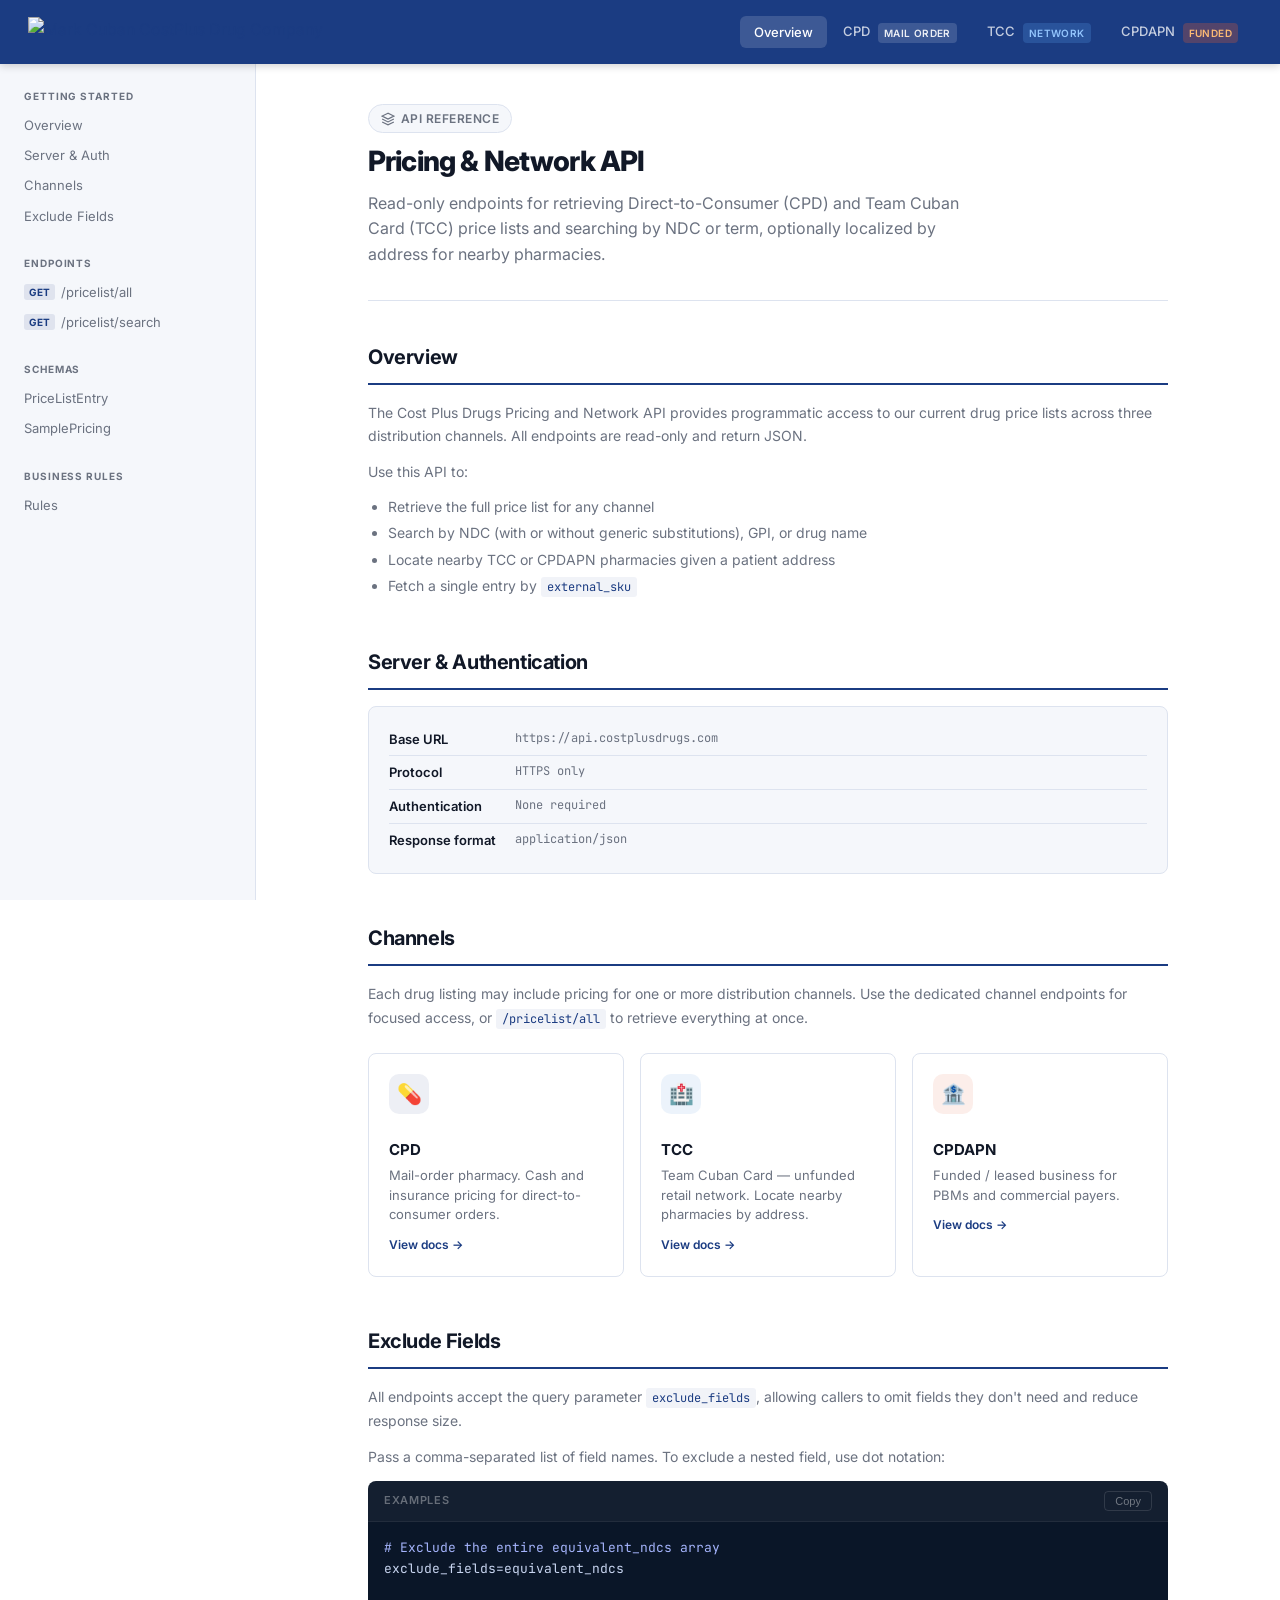
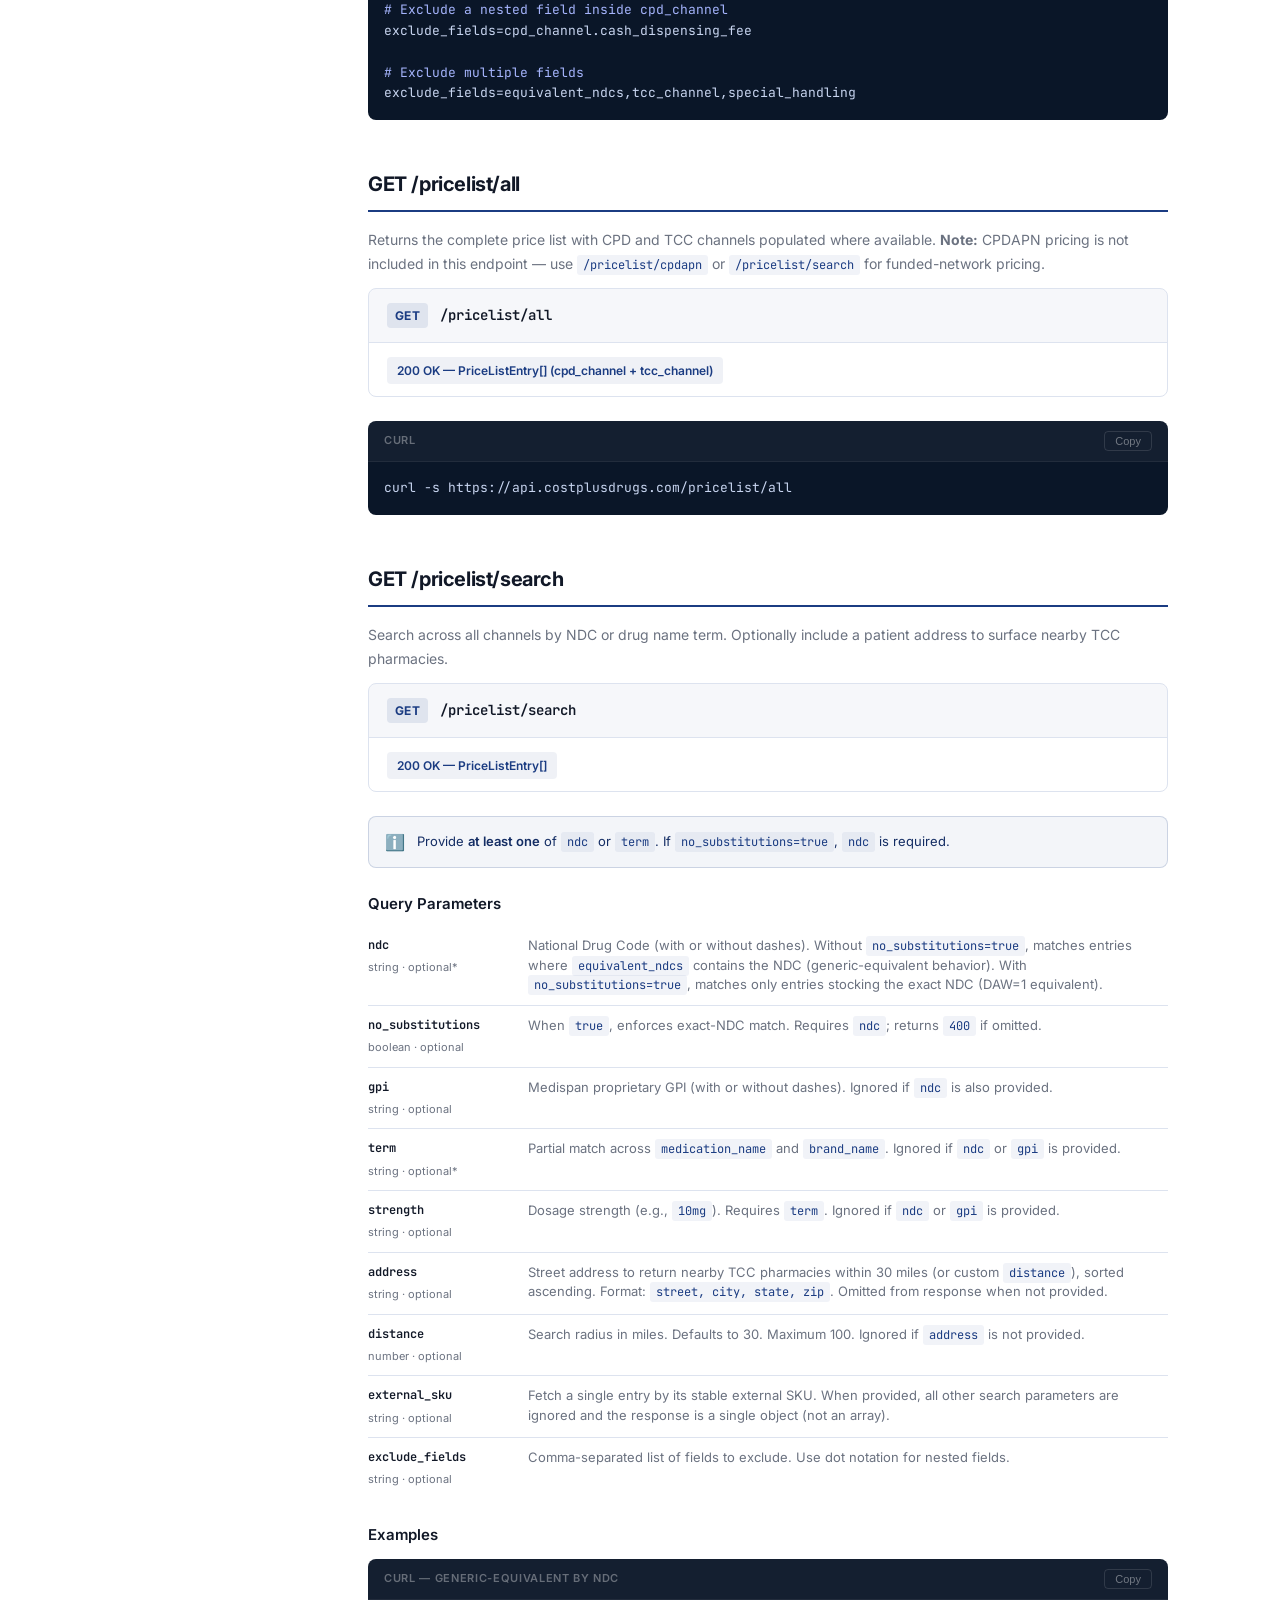
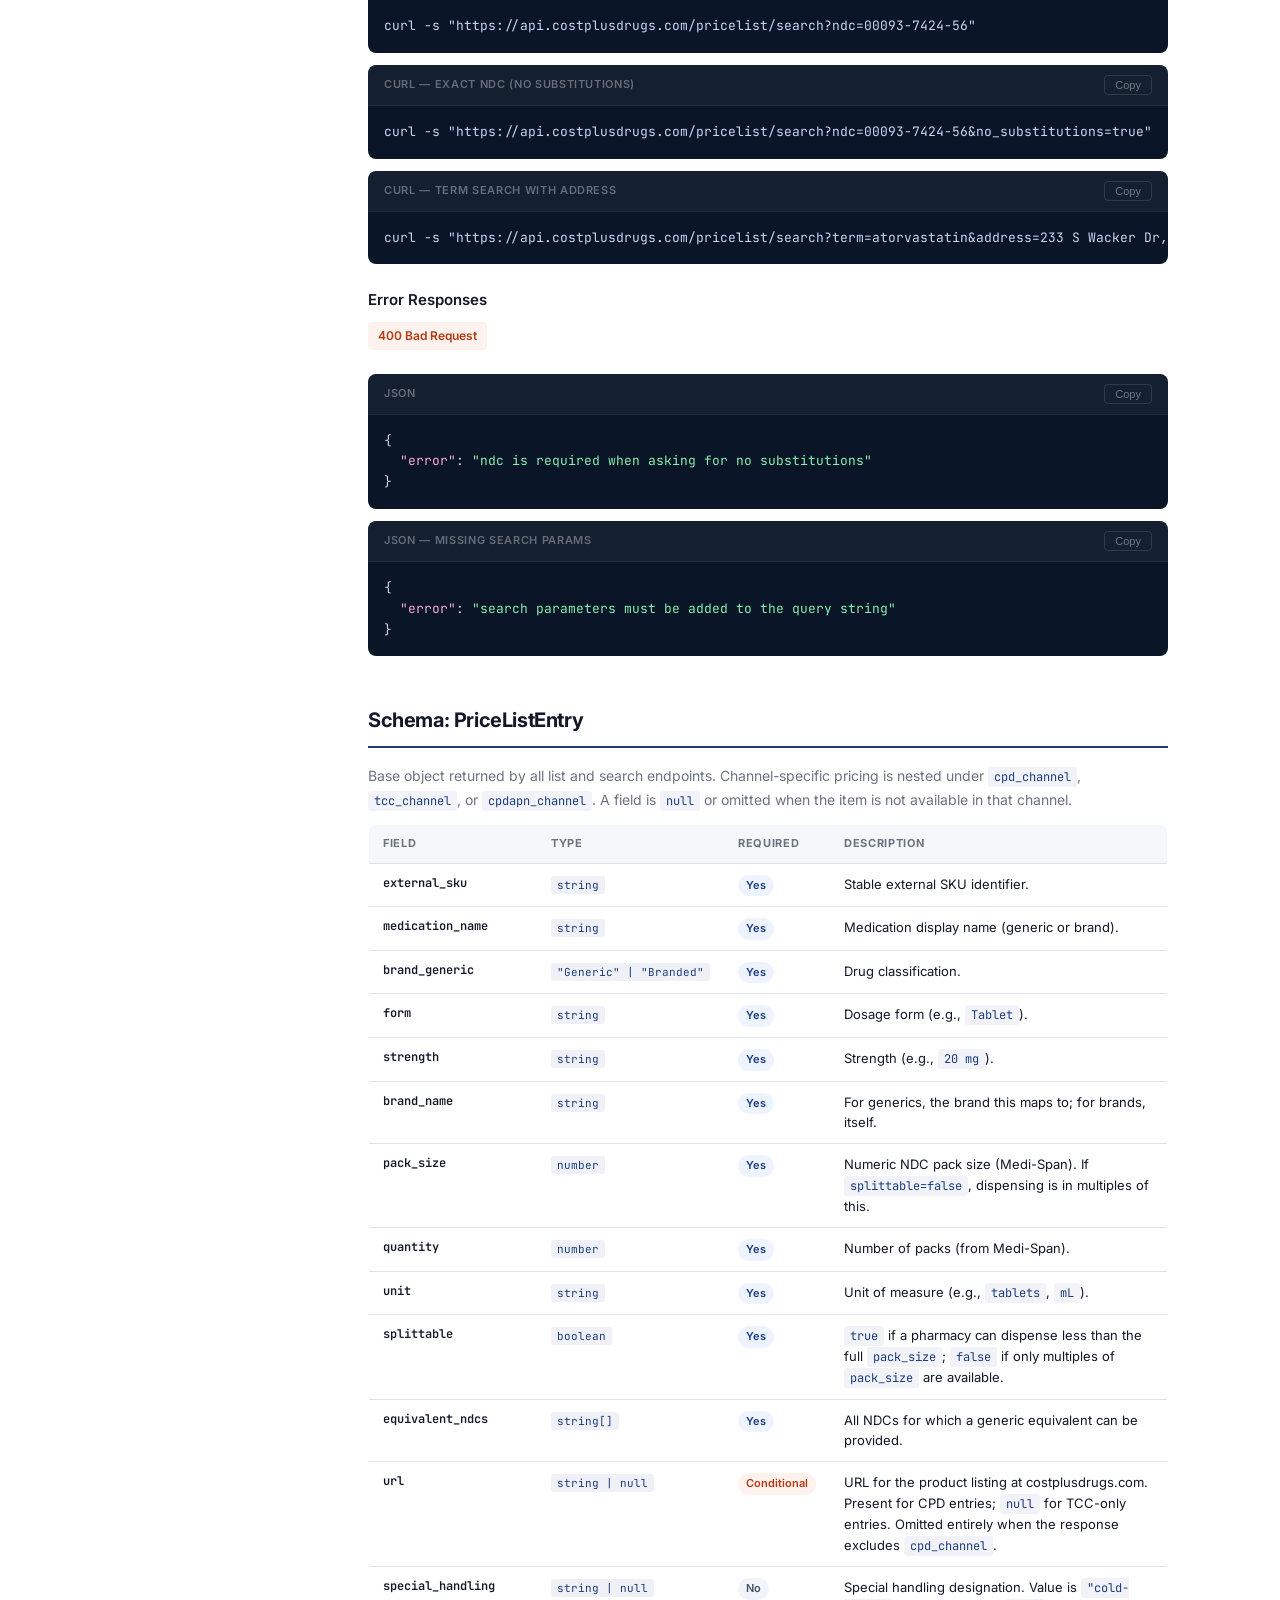
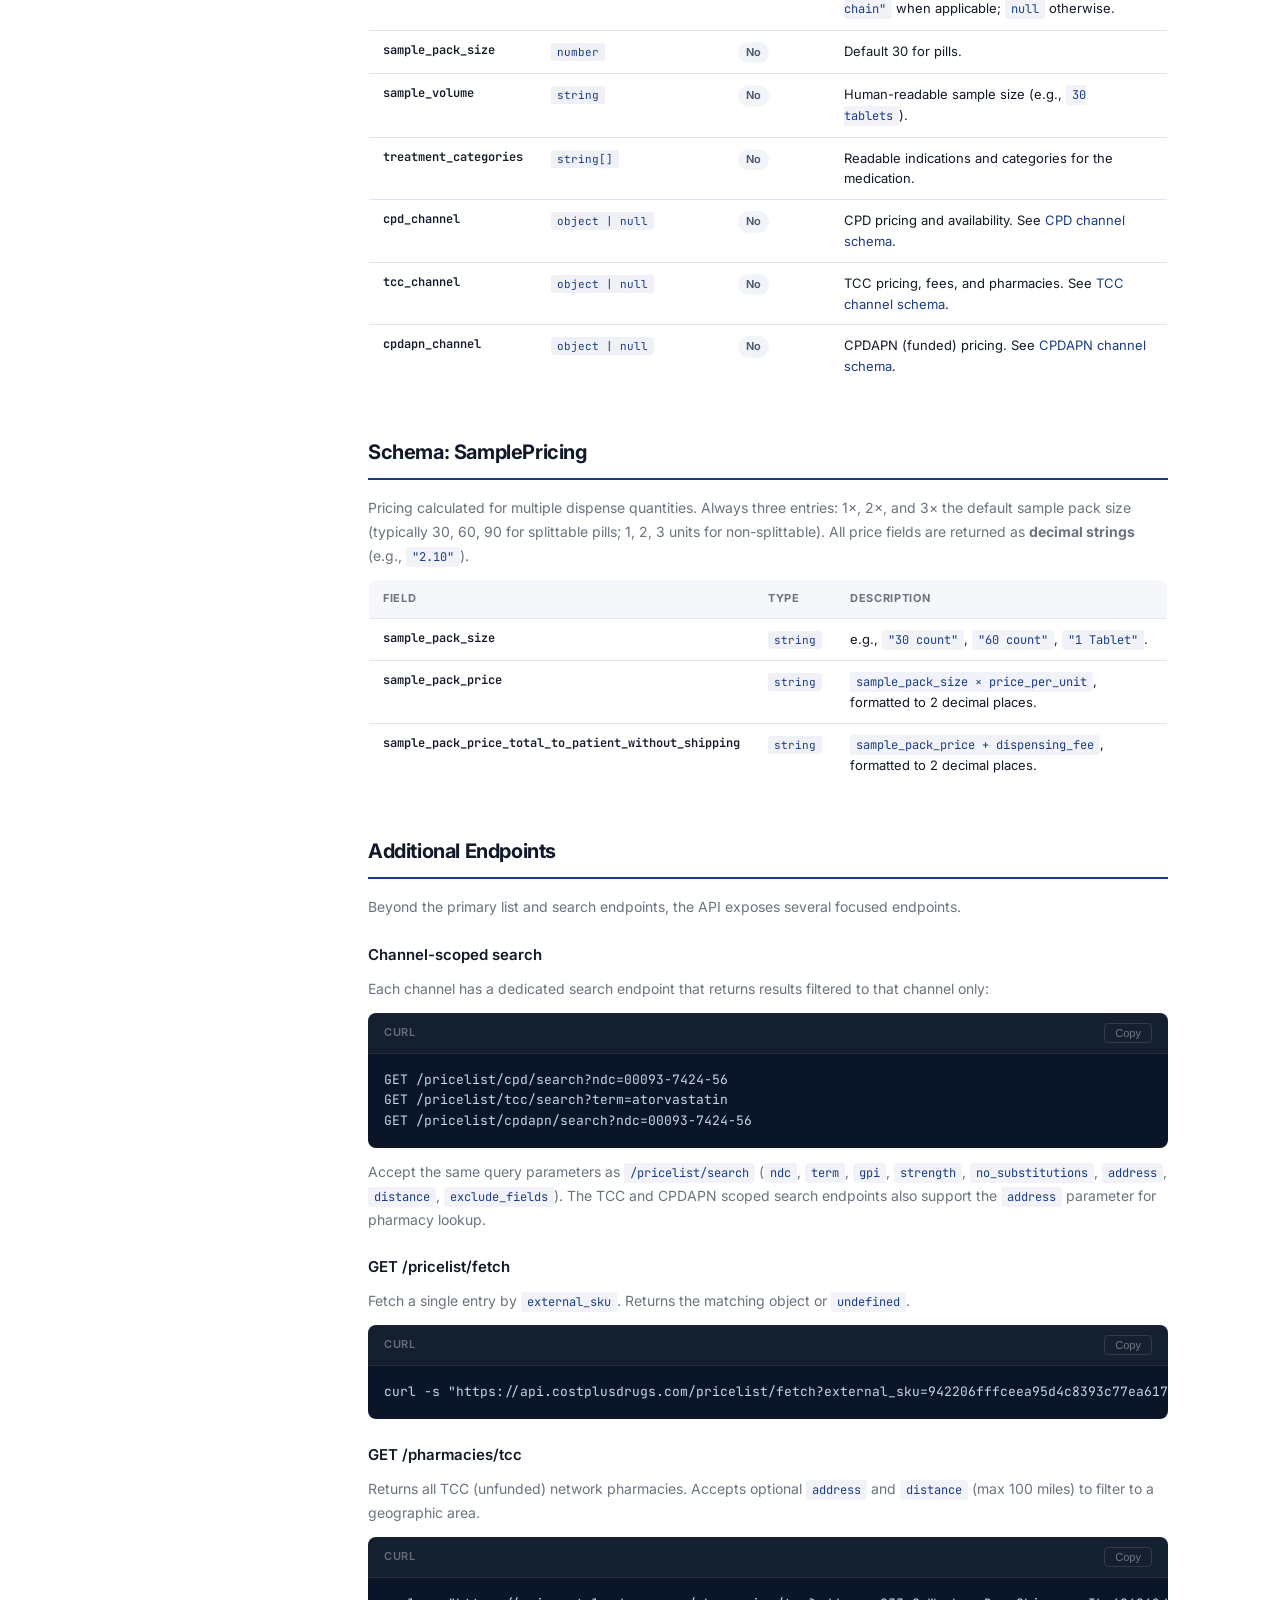
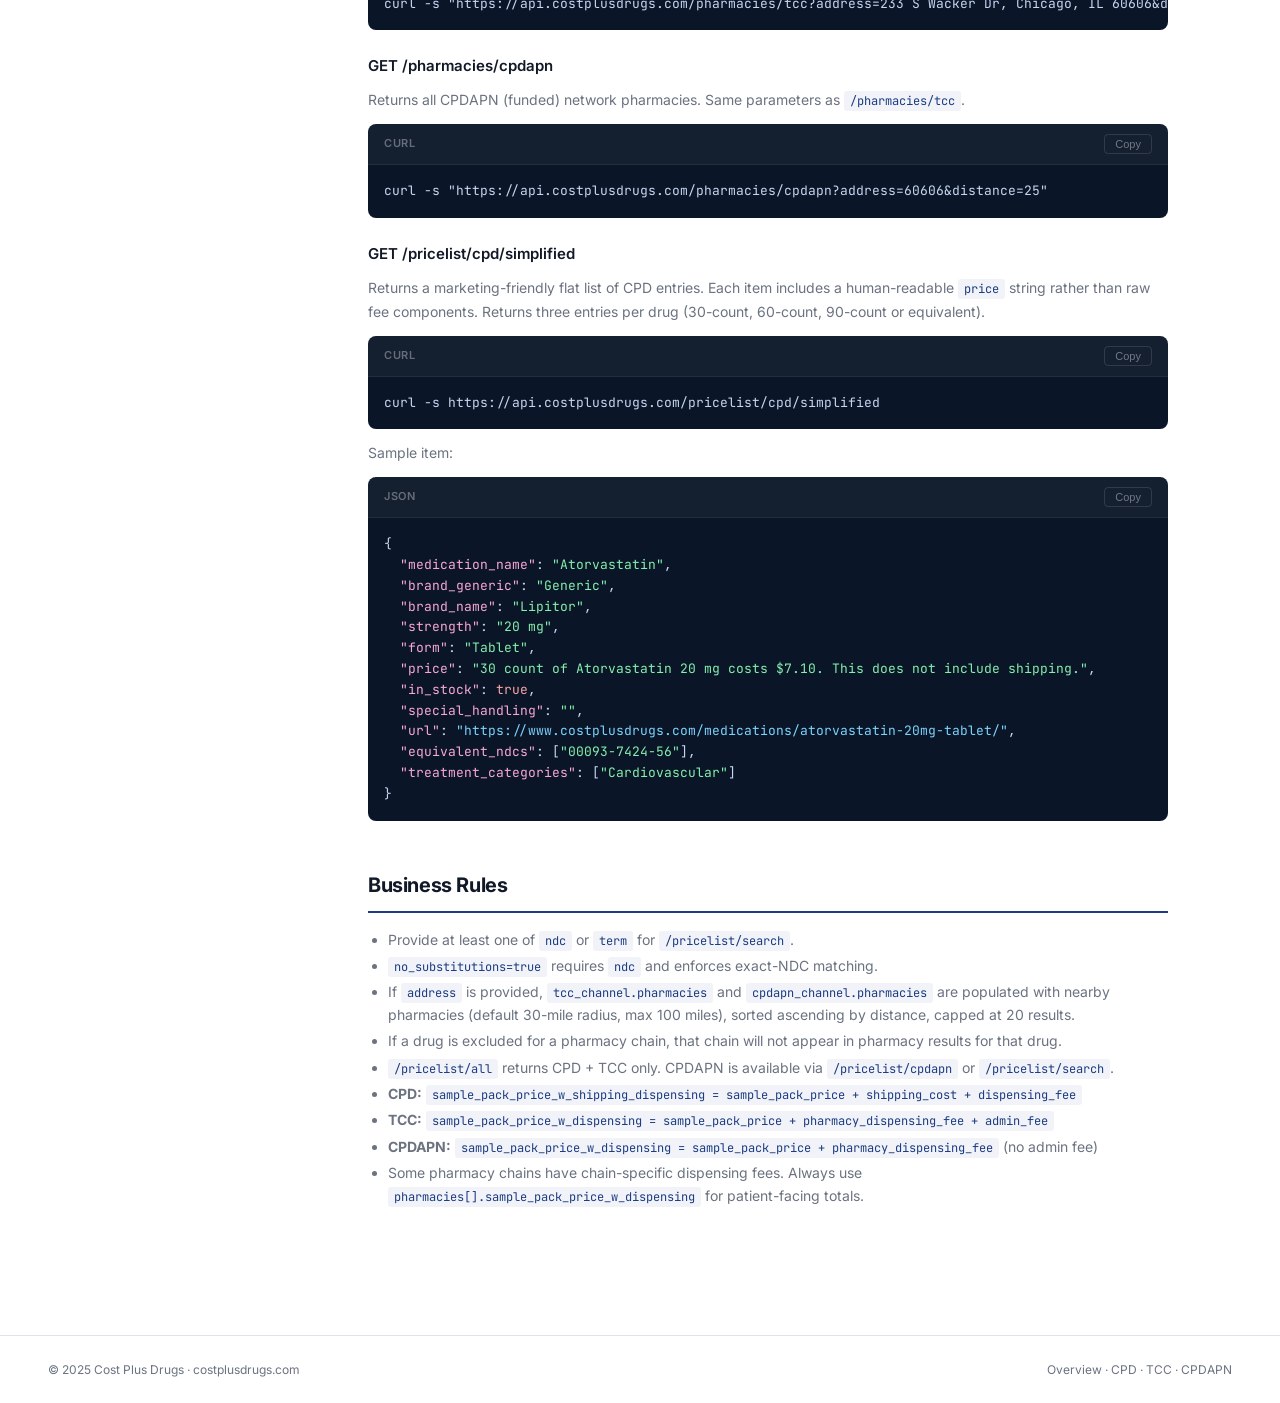
==== commit ed388ce7: "api documentation" ====
--- a/index.html
+++ b/index.html
@@ -14,11 +14,7 @@
 <!-- ── Top Navigation ── -->
 <nav class="top-nav">
   <a href="index.html" class="nav-logo">
-    <div class="nav-logo-icon"><svg viewBox="0 0 22 22" fill="none" xmlns="http://www.w3.org/2000/svg"><text x="2" y="17" font-family="Georgia,serif" font-size="17" font-weight="700" fill="#1B3C82">C</text></svg></div>
-    <div class="nav-logo-text">
-      <span class="eyebrow">Mark Cuban</span><span class="brand">CostPlus</span>
-      <span class="subbrand">Drug Company</span>
-    </div>
+    <img src="assets/MCCP-wordmark-white.svg" alt="Mark Cuban CostPlus Drug Company" class="nav-wordmark">
   </a>
   <div class="nav-links">
     <a href="index.html">Overview</a>
--- a/assets/styles.css
+++ b/assets/styles.css
@@ -71,64 +71,21 @@
   box-shadow: 0 2px 8px rgba(0,0,0,0.18);
 }
 
-/* ── Logo — matches CPD's "C" block + stacked text ── */
+/* ── Logo ── */
 .nav-logo {
   display: flex;
   align-items: center;
-  gap: 10px;
   text-decoration: none;
   margin-right: auto;
   flex-shrink: 0;
 }
 
-.nav-logo:hover { text-decoration: none; }
-
-.nav-logo-icon {
-  width: 36px;
-  height: 36px;
-  background: #FFFFFF;
-  border-radius: 6px;
-  display: flex;
-  align-items: center;
-  justify-content: center;
-  flex-shrink: 0;
-  overflow: hidden;
-}
-
-/* The white square "C" block replicating the CPD mark */
-.nav-logo-icon svg {
-  width: 22px;
-  height: 22px;
-}
-
-.nav-logo-text {
-  display: flex;
-  flex-direction: column;
-  line-height: 1.15;
-  gap: 0;
-}
-
-.nav-logo-text .eyebrow {
-  font-size: 8.5px;
-  font-weight: 600;
-  letter-spacing: 0.1em;
-  text-transform: uppercase;
-  color: rgba(255,255,255,0.65);
-}
-
-.nav-logo-text .brand {
-  font-size: 15px;
-  font-weight: 800;
-  color: #FFFFFF;
-  letter-spacing: -0.01em;
-}
-
-.nav-logo-text .subbrand {
-  font-size: 8.5px;
-  font-weight: 600;
-  letter-spacing: 0.12em;
-  text-transform: uppercase;
-  color: rgba(255,255,255,0.65);
+.nav-logo:hover { text-decoration: none; opacity: 0.9; }
+
+.nav-wordmark {
+  height: 30px;
+  width: auto;
+  display: block;
 }
 
 /* ── Nav links ─────────────────────────────────────────────── */
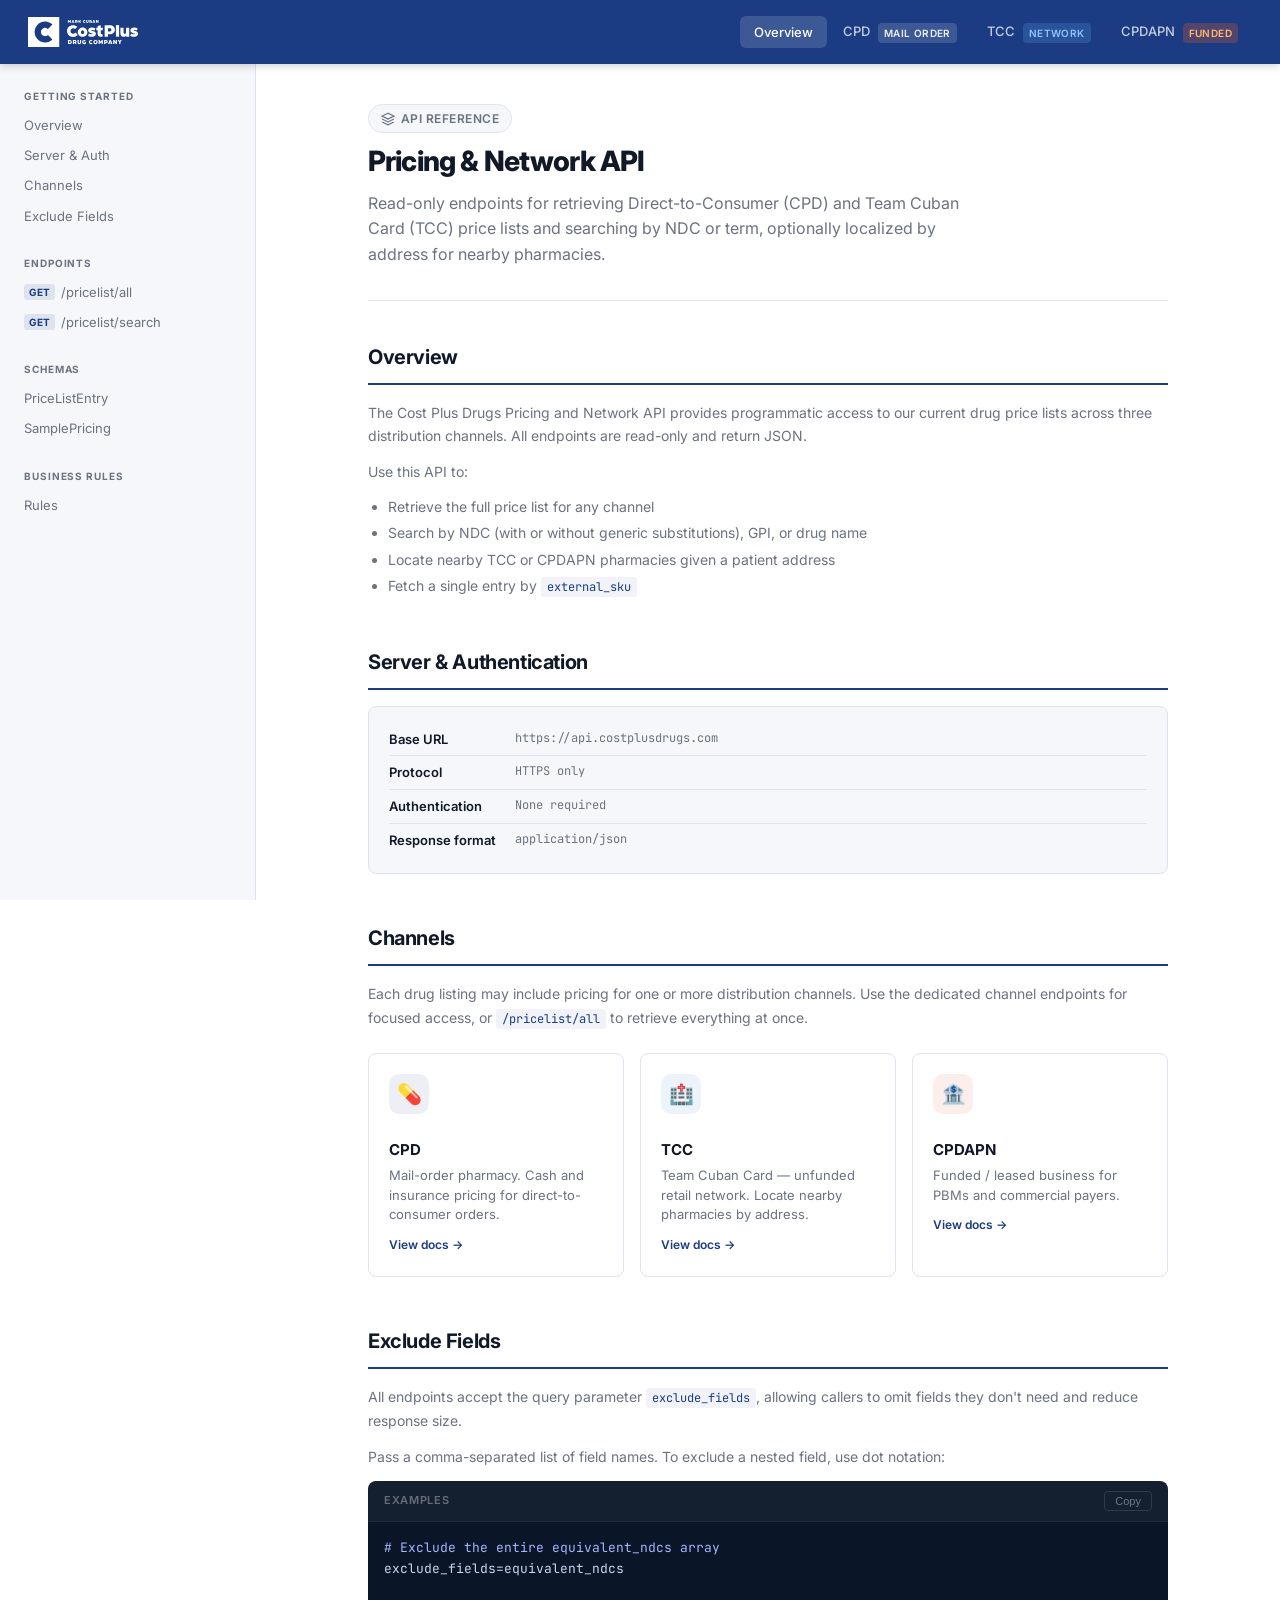
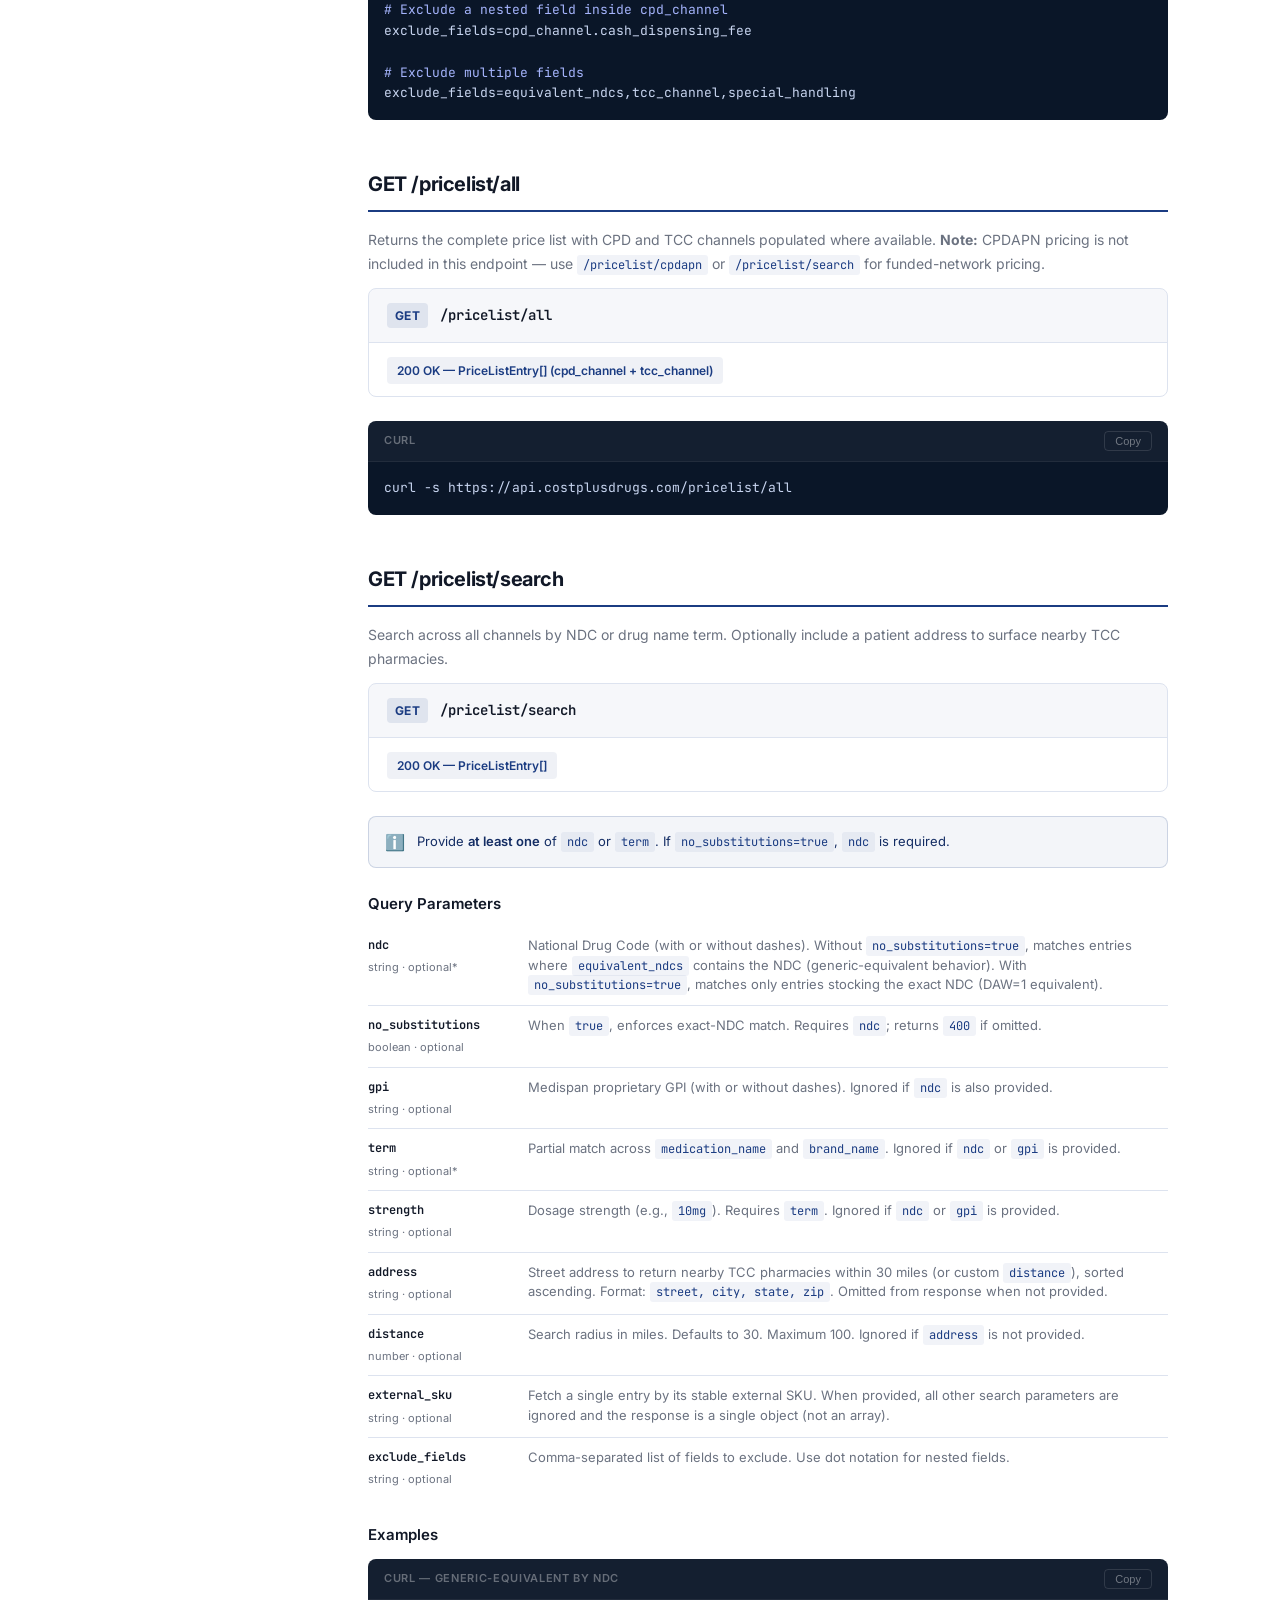
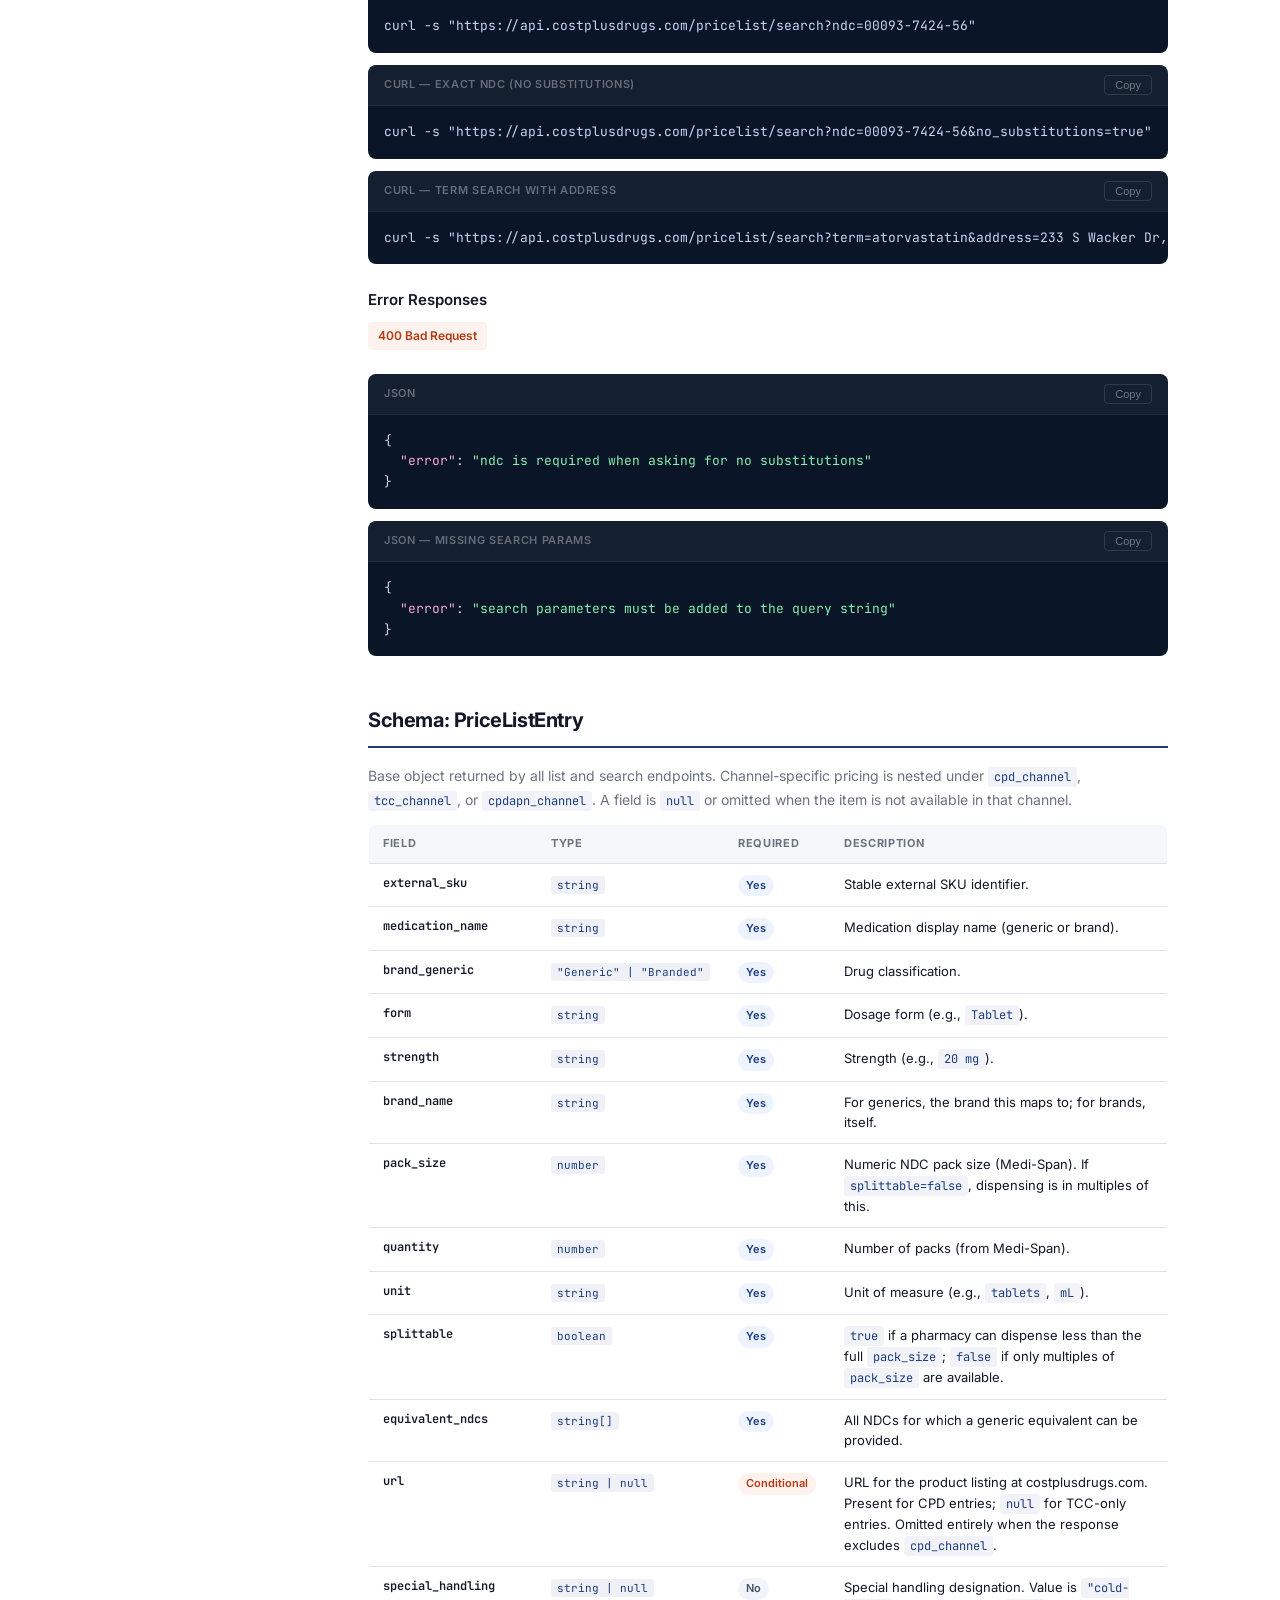
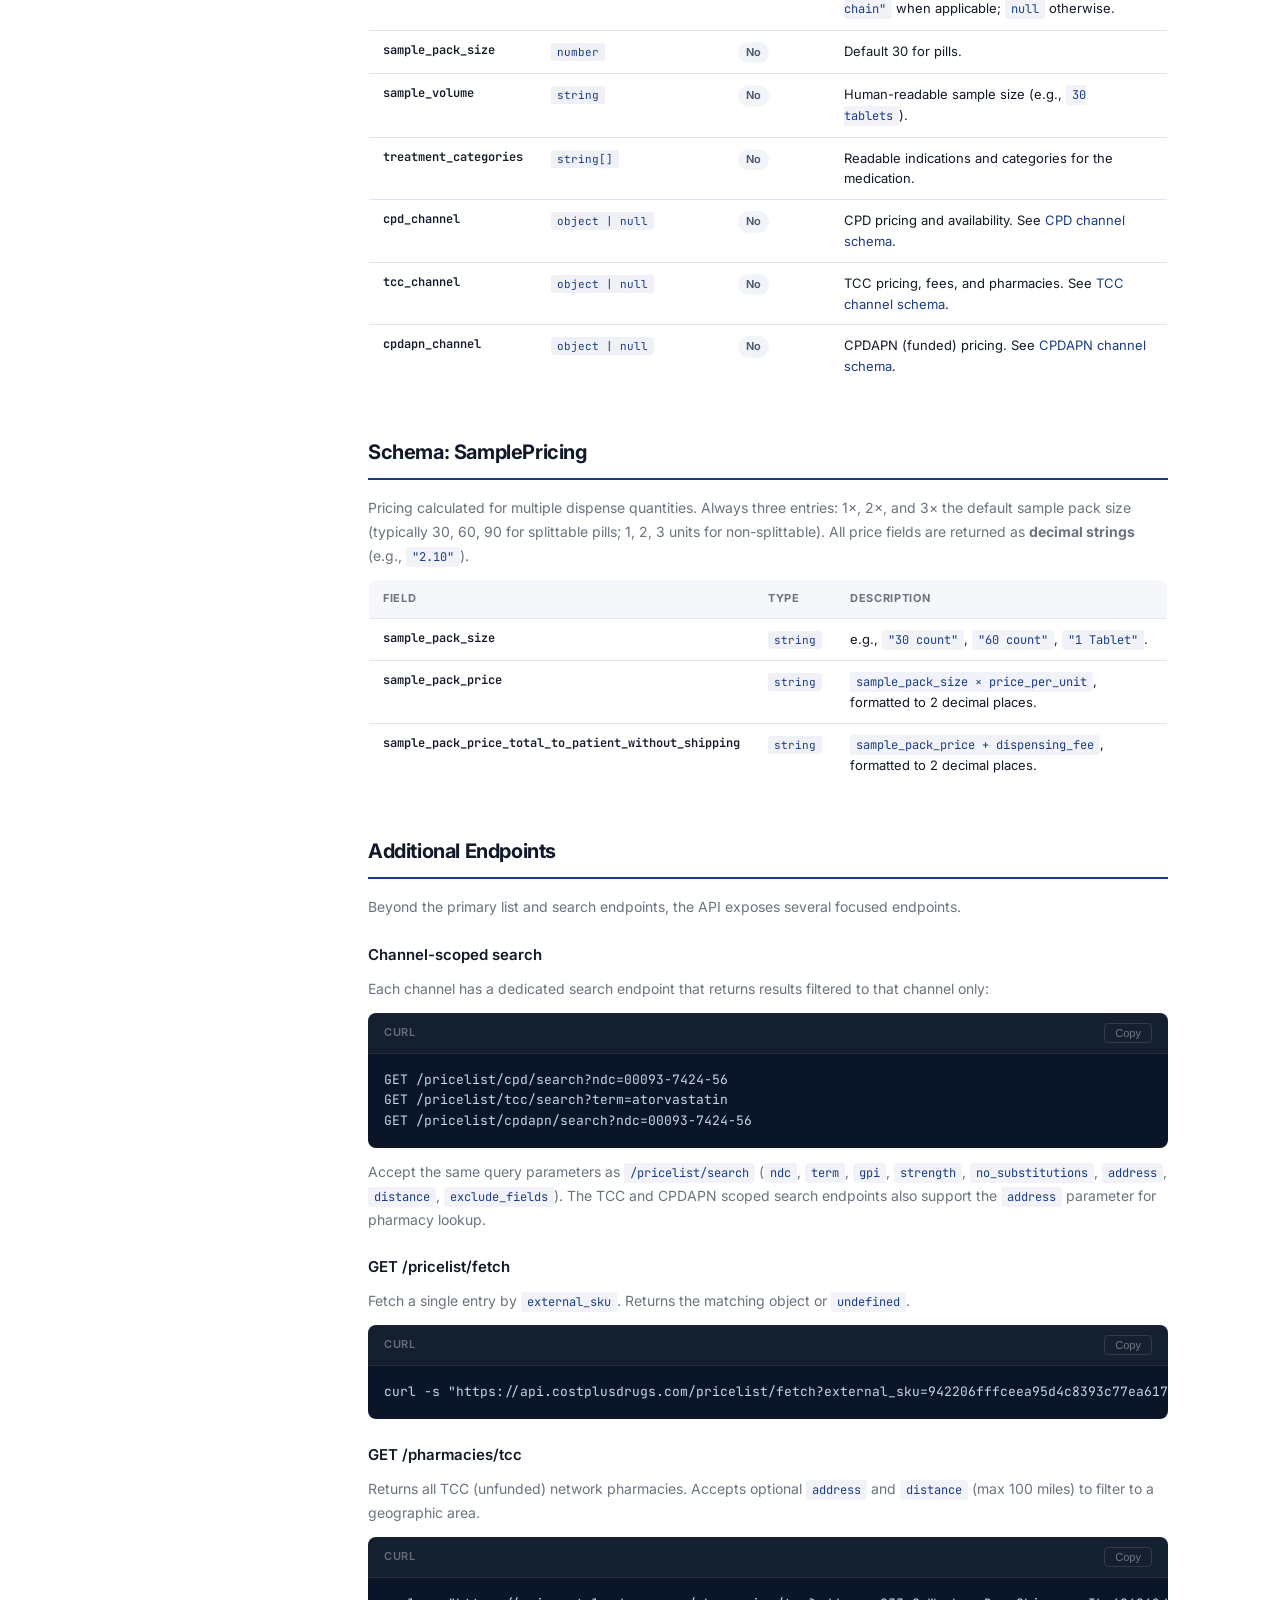
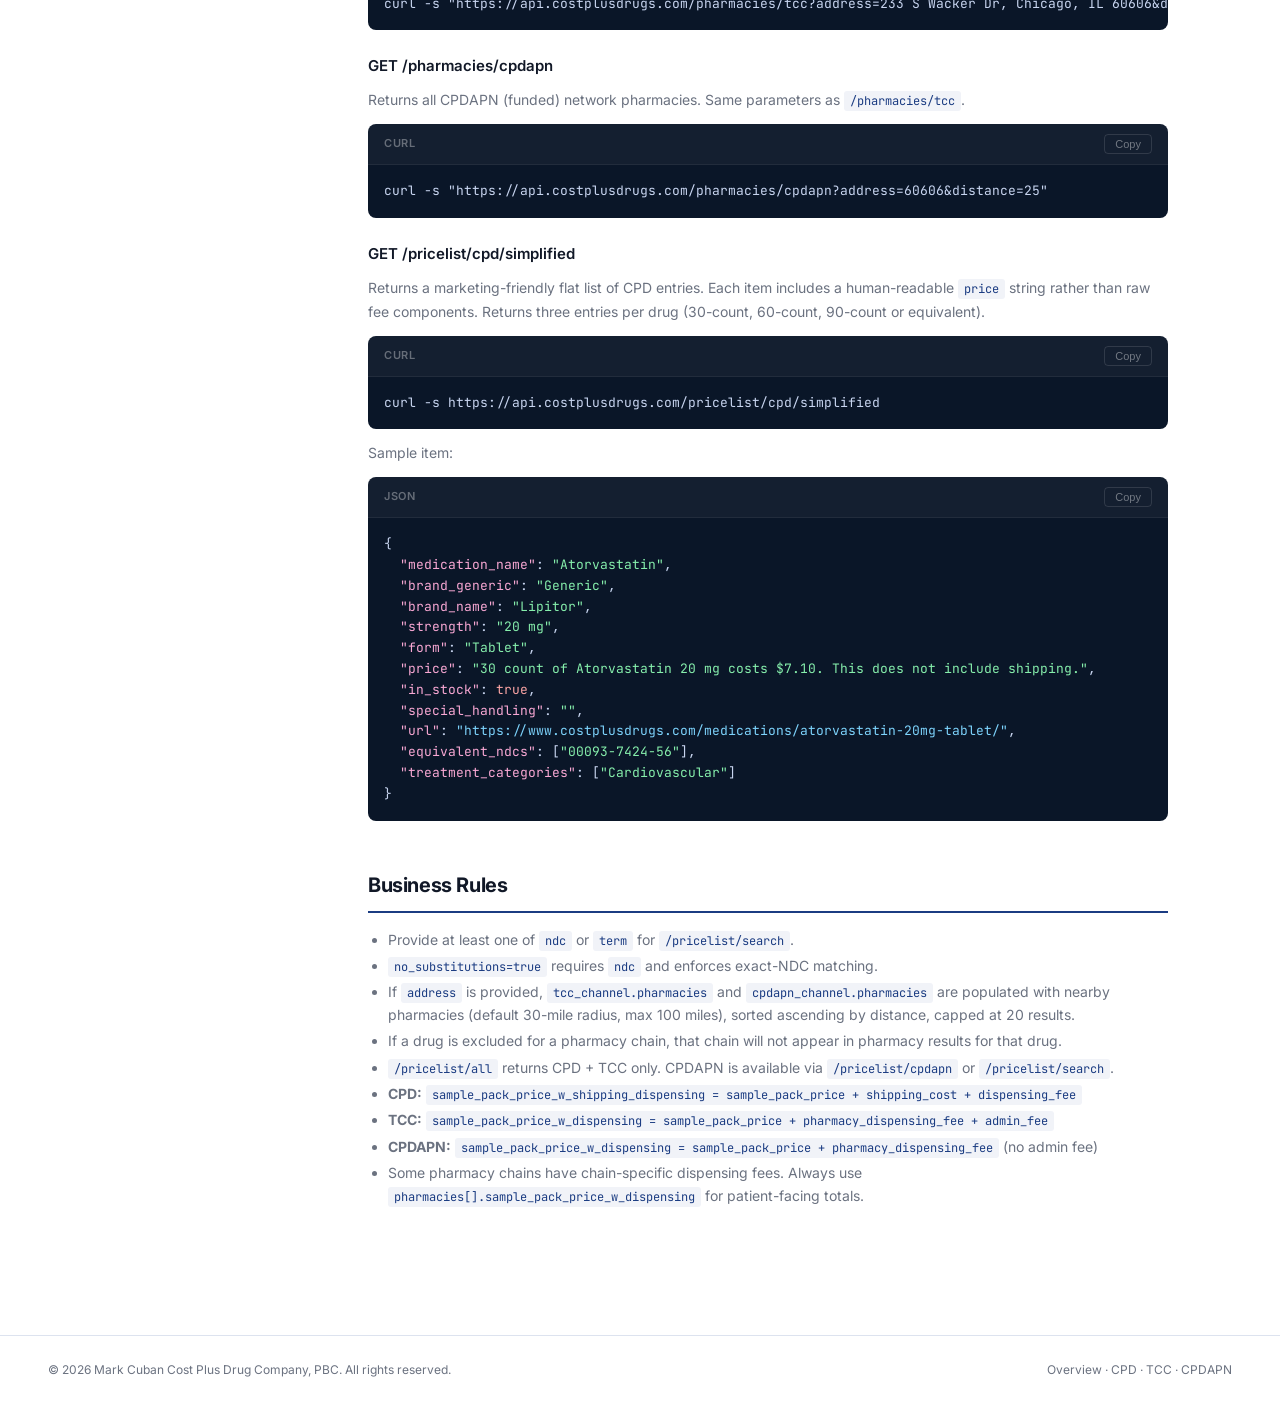
==== commit d82fe61f: "updates to documentation" ====
--- a/index.html
+++ b/index.html
@@ -581,7 +581,7 @@
 </div><!-- /layout -->
 
 <footer>
-  <span>© 2025 Cost Plus Drugs · <a href="https://costplusdrugs.com" target="_blank" rel="noopener">costplusdrugs.com</a></span>
+  <span>© 2026 Mark Cuban Cost Plus Drug Company, PBC. All rights reserved.</span>
   <span>
     <a href="index.html">Overview</a> ·
     <a href="cpd.html">CPD</a> ·
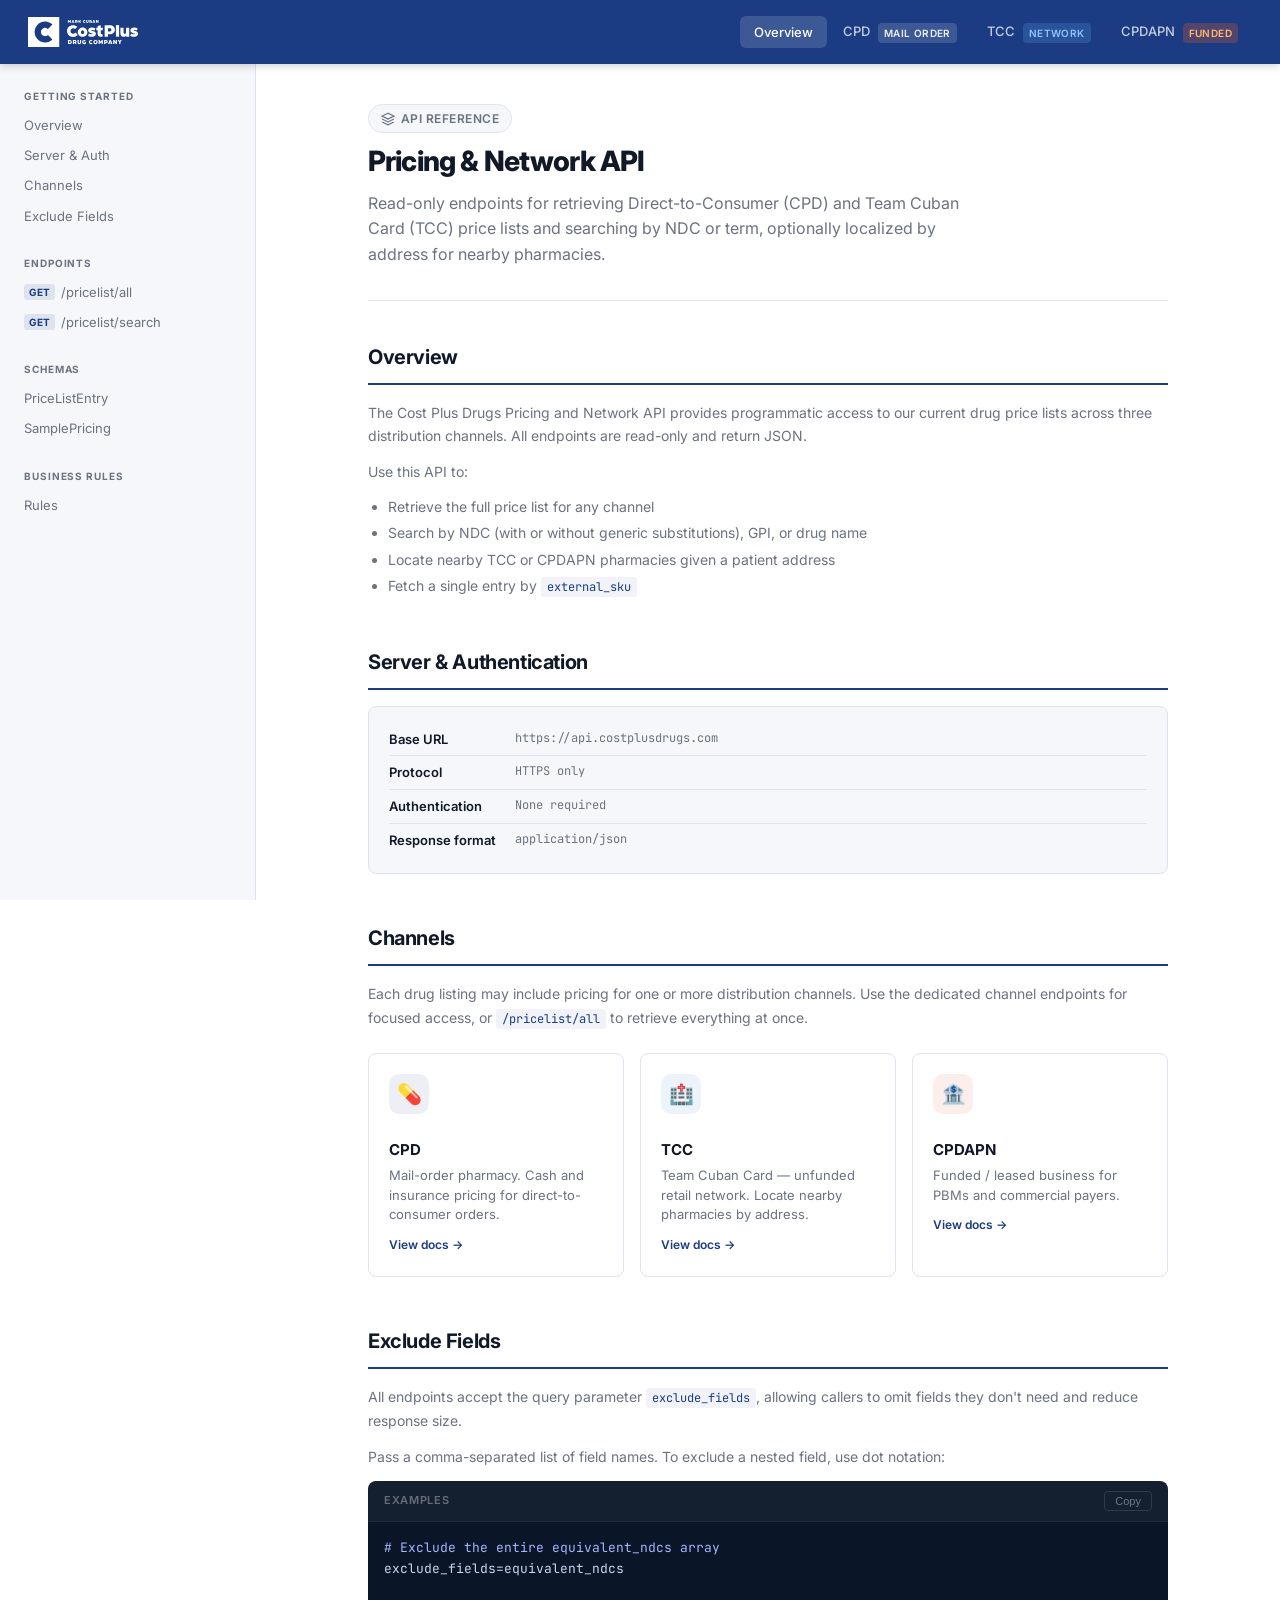
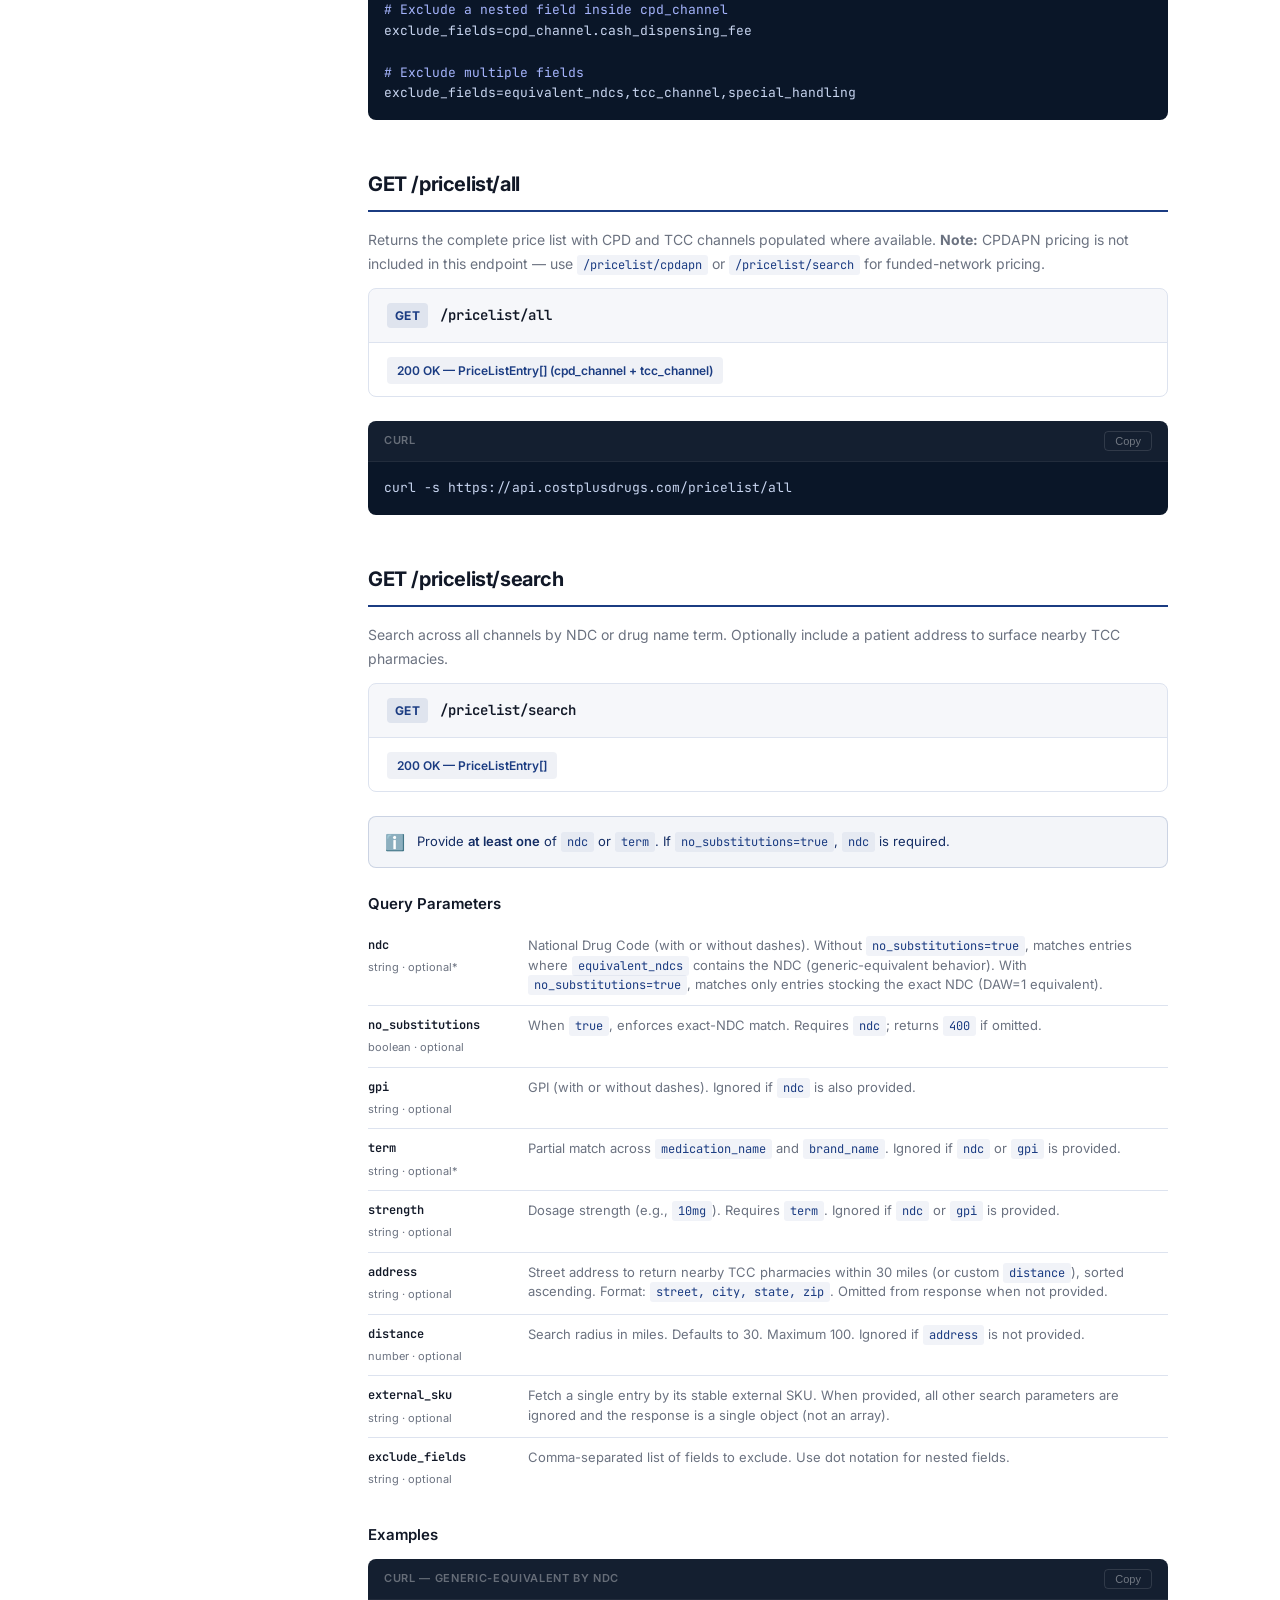
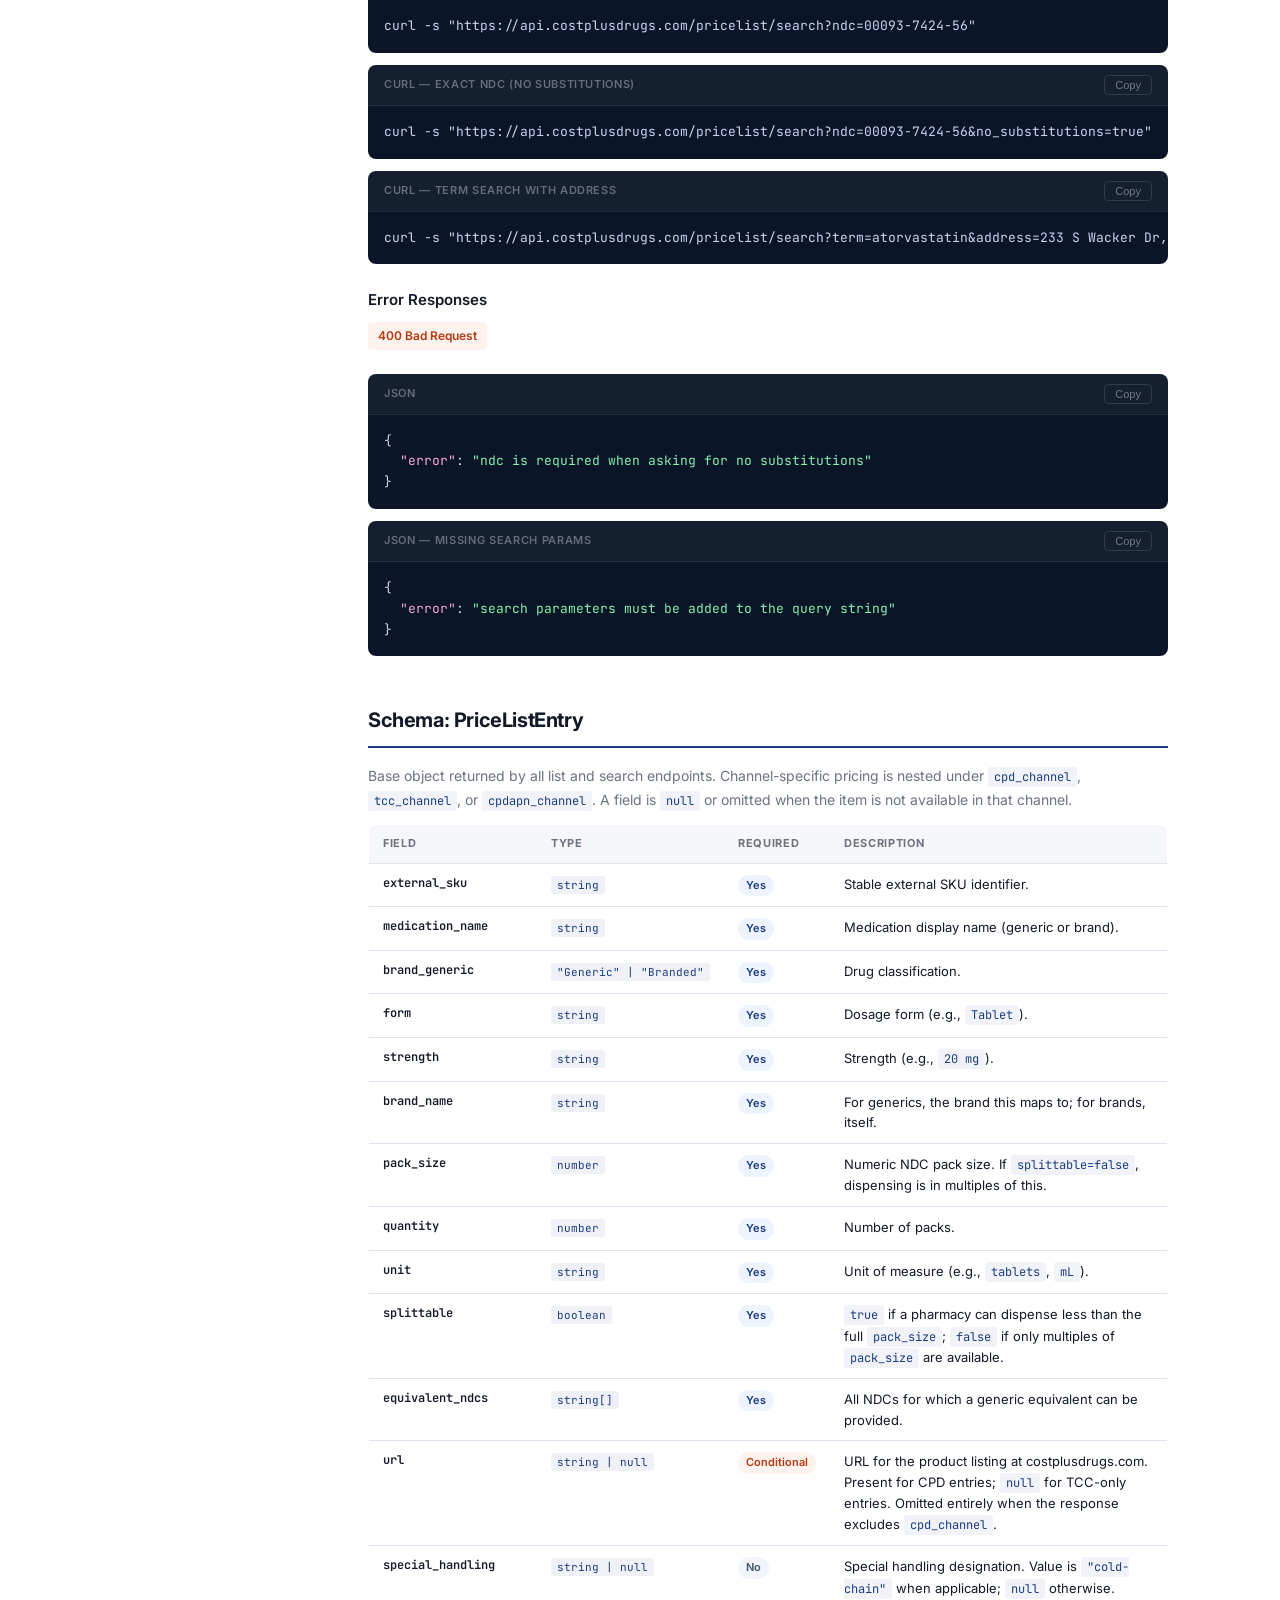
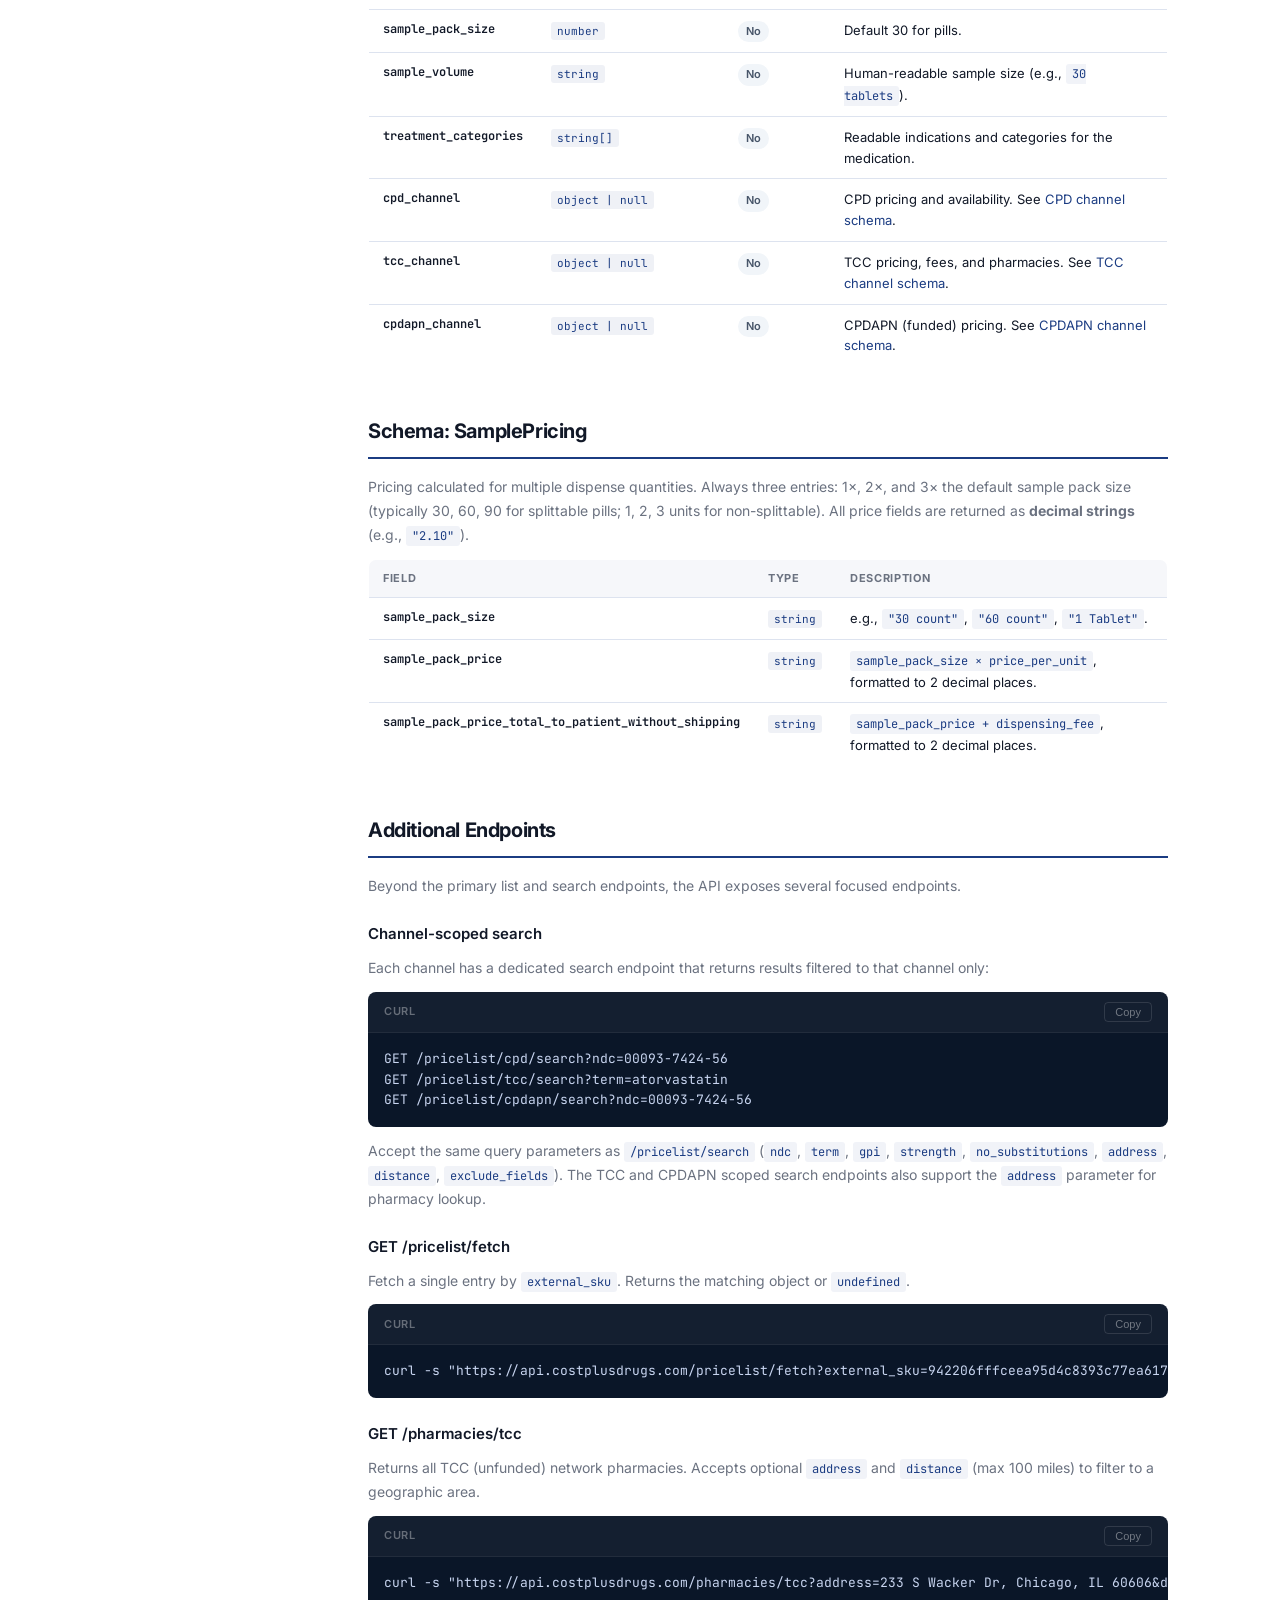
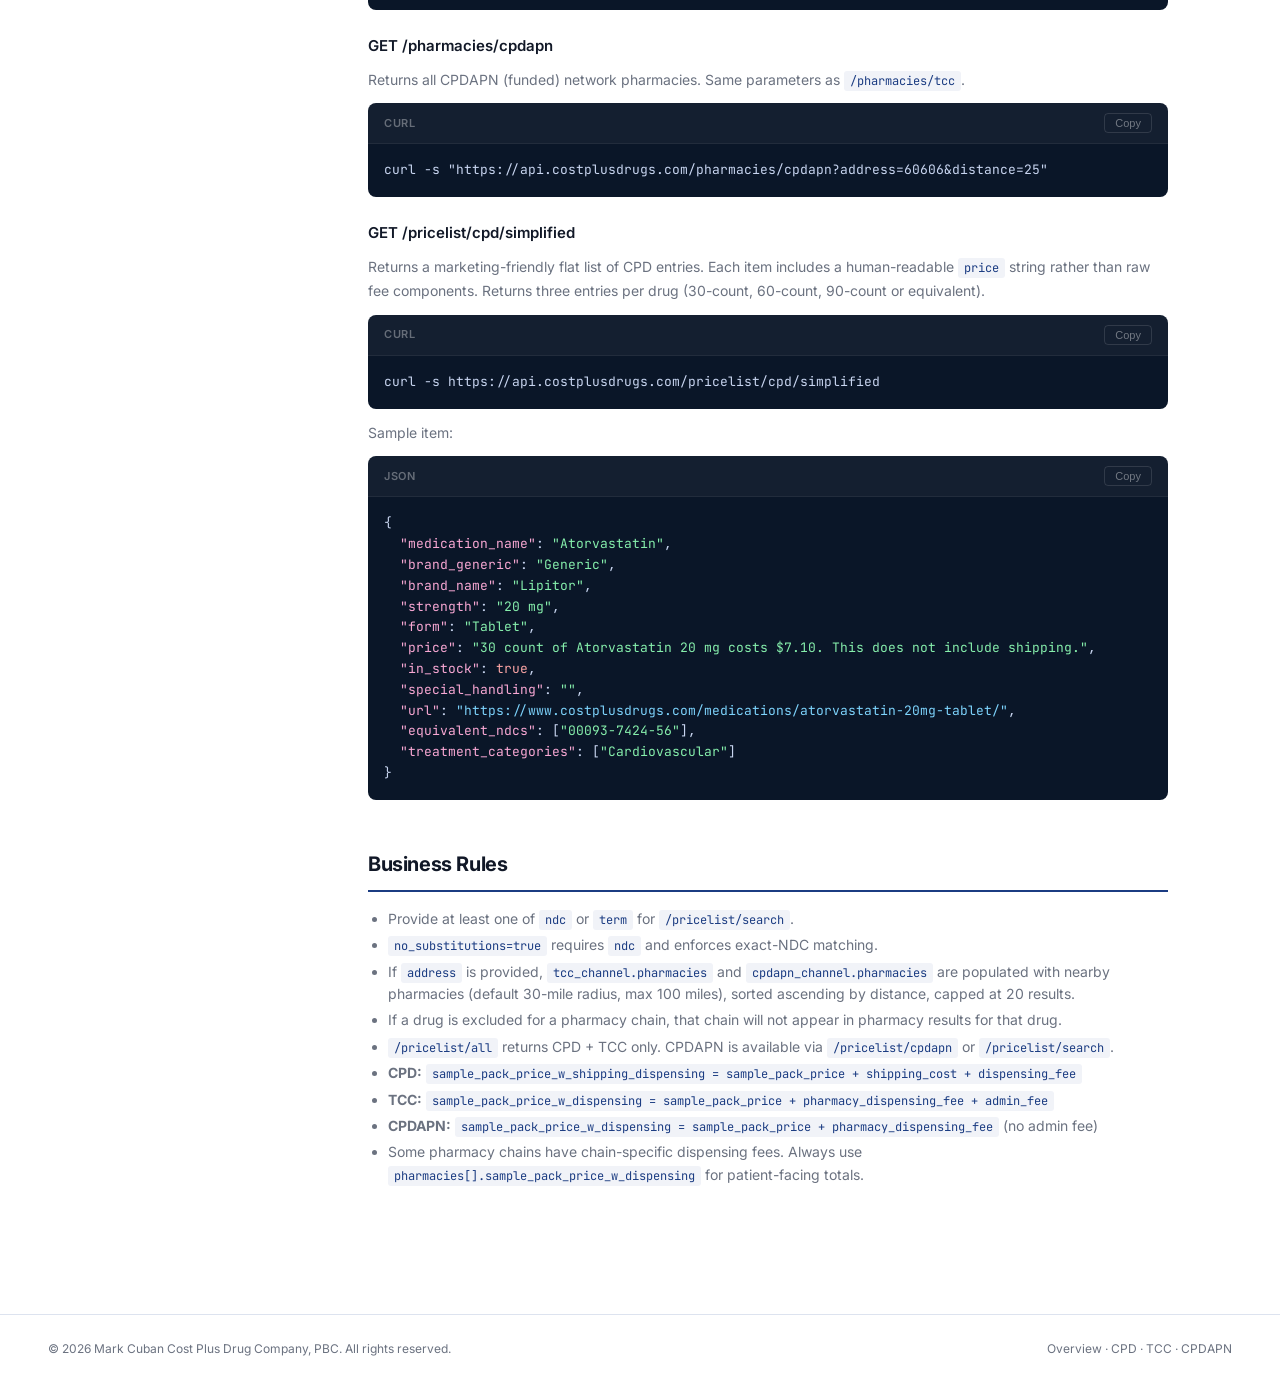
==== commit 1d7edda6: "updates to documentation" ====
--- a/index.html
+++ b/index.html
@@ -230,7 +230,7 @@
                 <span class="param-type">string · optional</span>
               </td>
               <td class="param-desc">
-                Medispan proprietary GPI (with or without dashes). Ignored if <code class="inline-code">ndc</code> is also provided.
+                GPI (with or without dashes). Ignored if <code class="inline-code">ndc</code> is also provided.
               </td>
             </tr>
             <tr>
@@ -392,13 +392,13 @@
               <td class="field-name">pack_size</td>
               <td><span class="field-type">number</span></td>
               <td><span class="badge-yes">Yes</span></td>
-              <td>Numeric NDC pack size (Medi-Span). If <code class="inline-code">splittable=false</code>, dispensing is in multiples of this.</td>
+              <td>Numeric NDC pack size. If <code class="inline-code">splittable=false</code>, dispensing is in multiples of this.</td>
             </tr>
             <tr>
               <td class="field-name">quantity</td>
               <td><span class="field-type">number</span></td>
               <td><span class="badge-yes">Yes</span></td>
-              <td>Number of packs (from Medi-Span).</td>
+              <td>Number of packs.</td>
             </tr>
             <tr>
               <td class="field-name">unit</td>
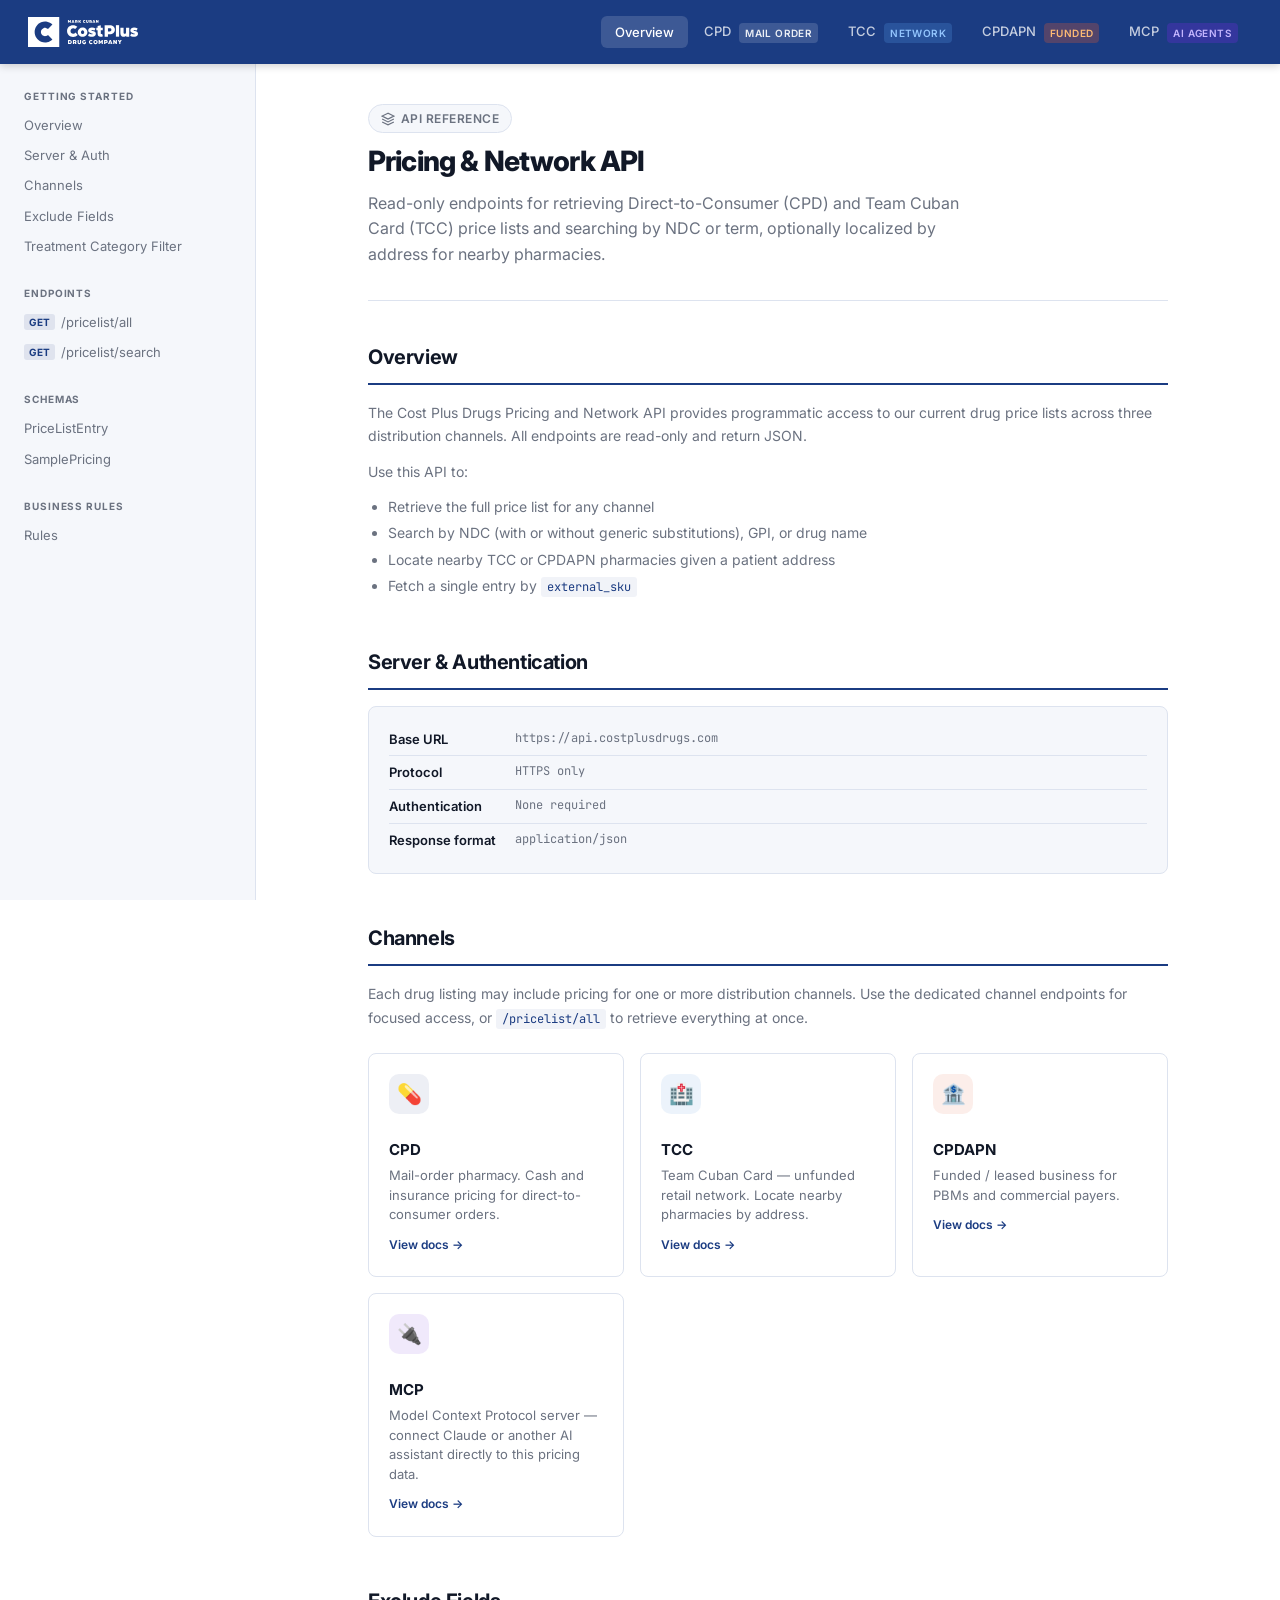
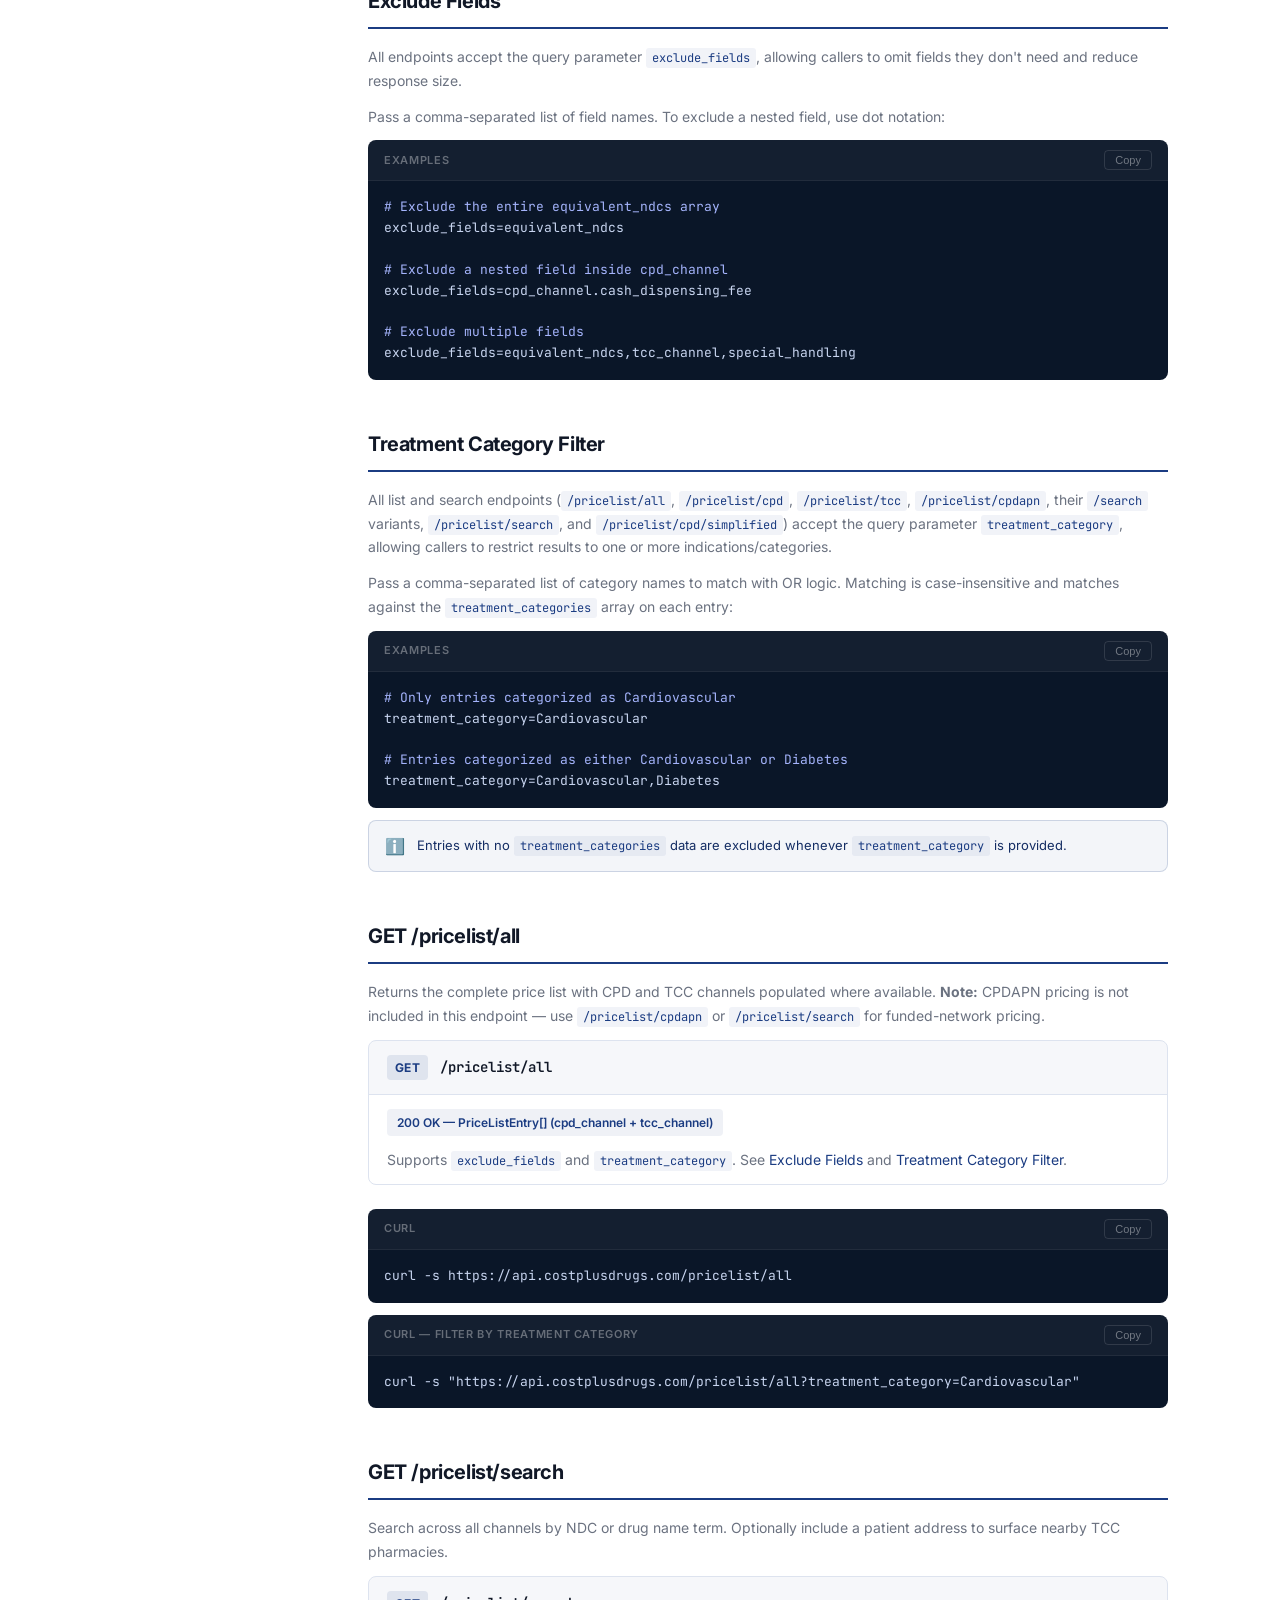
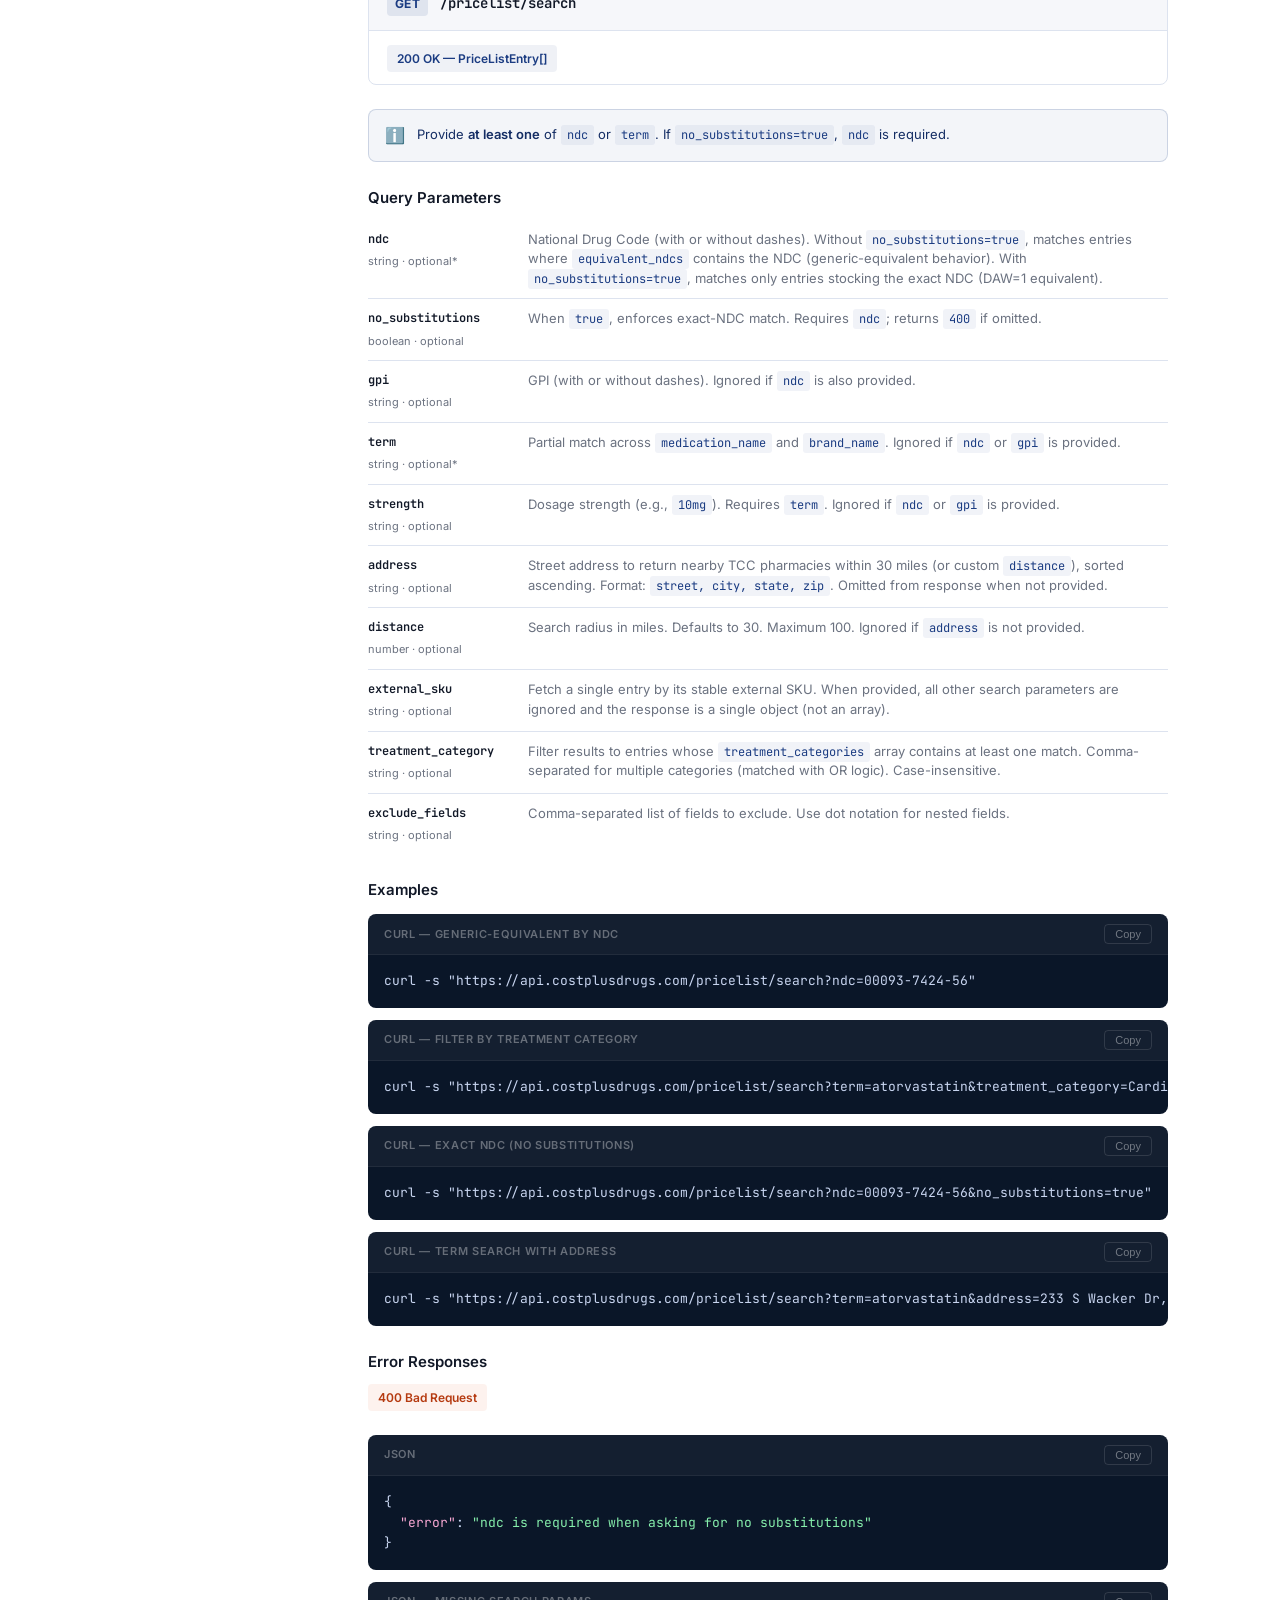
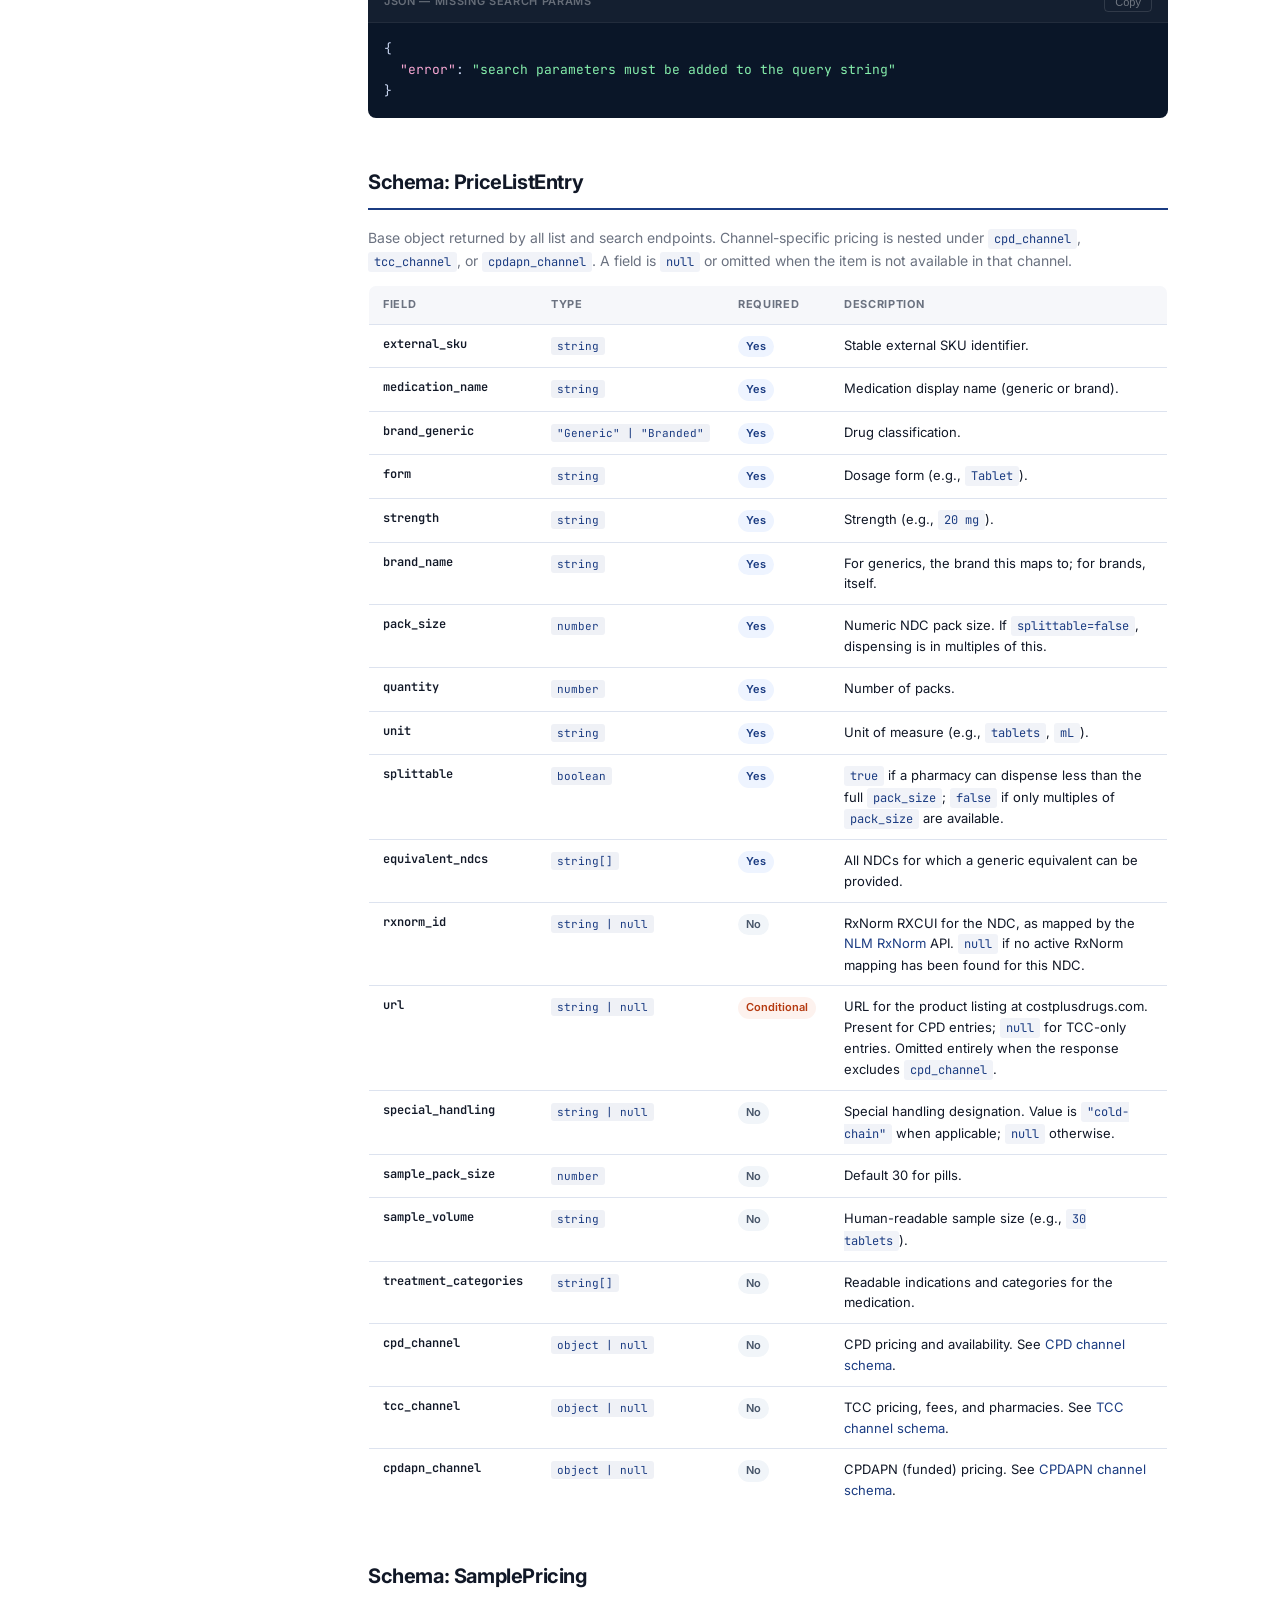
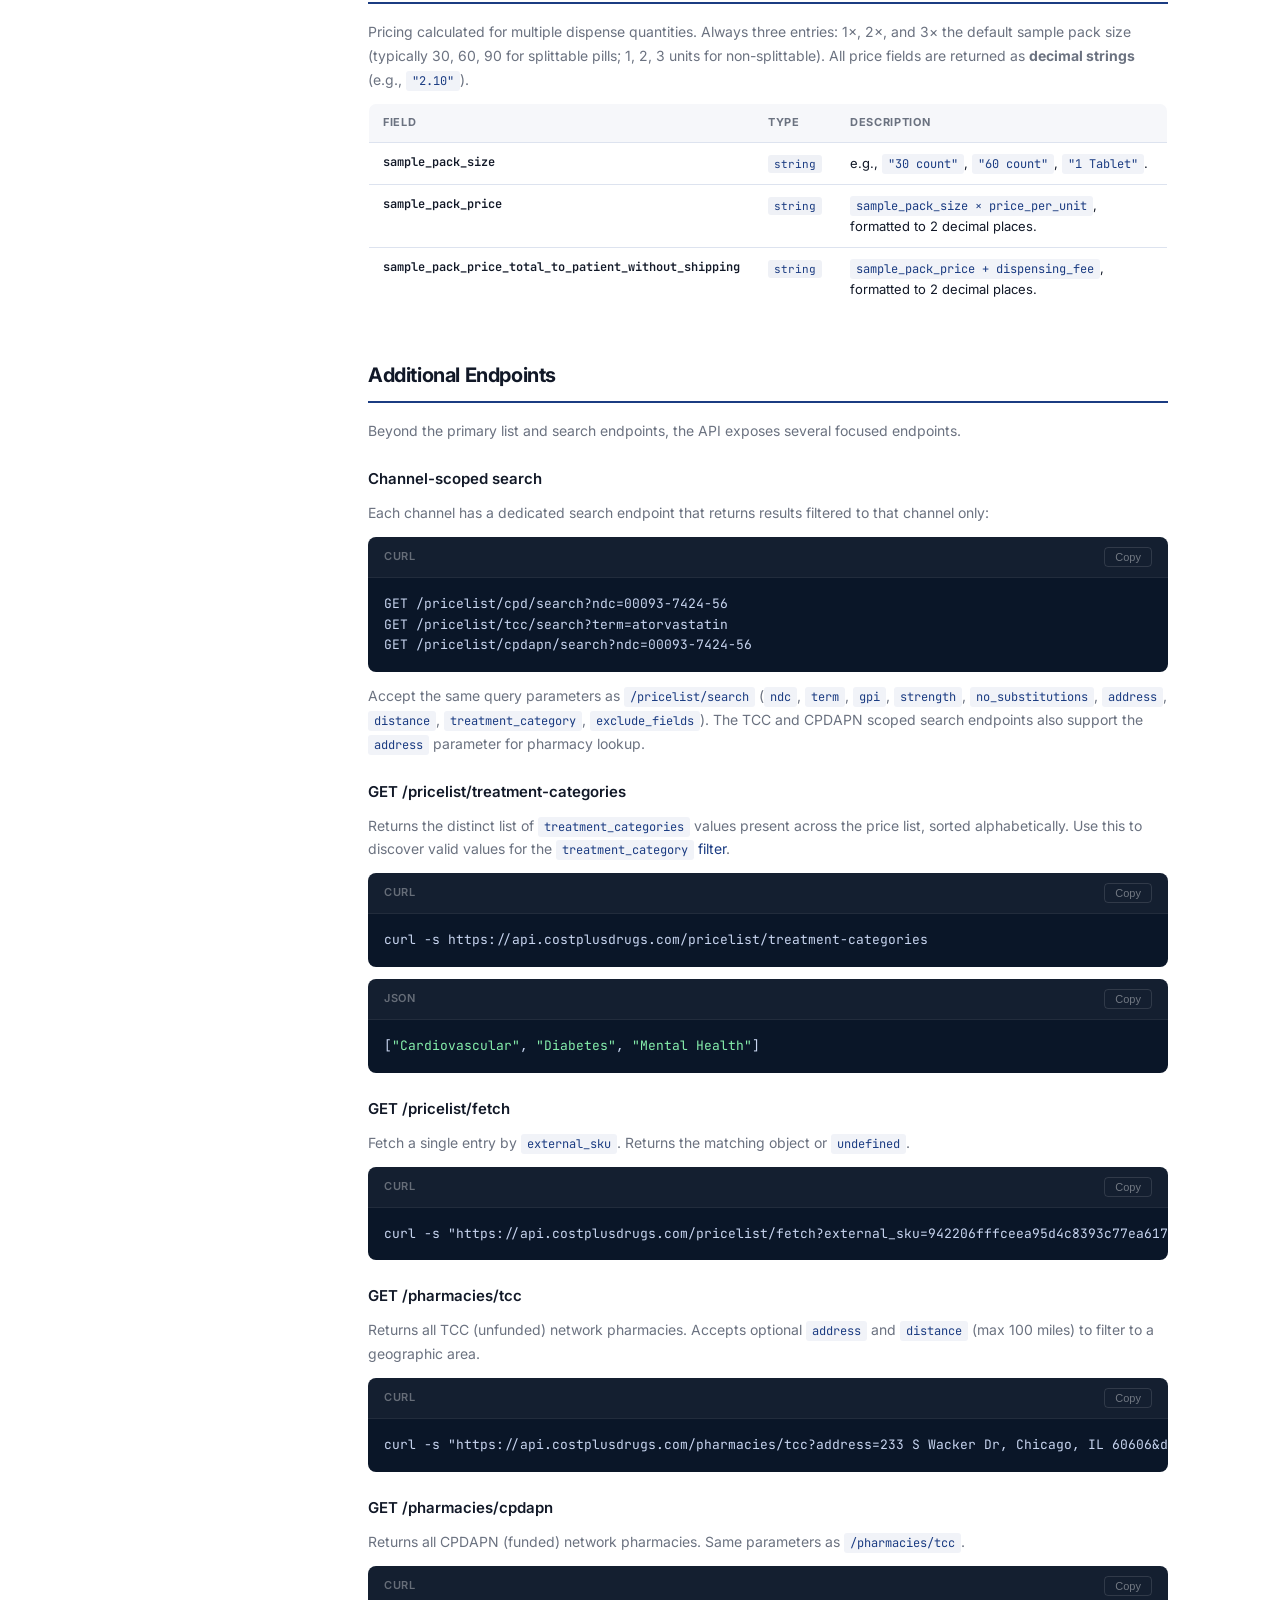
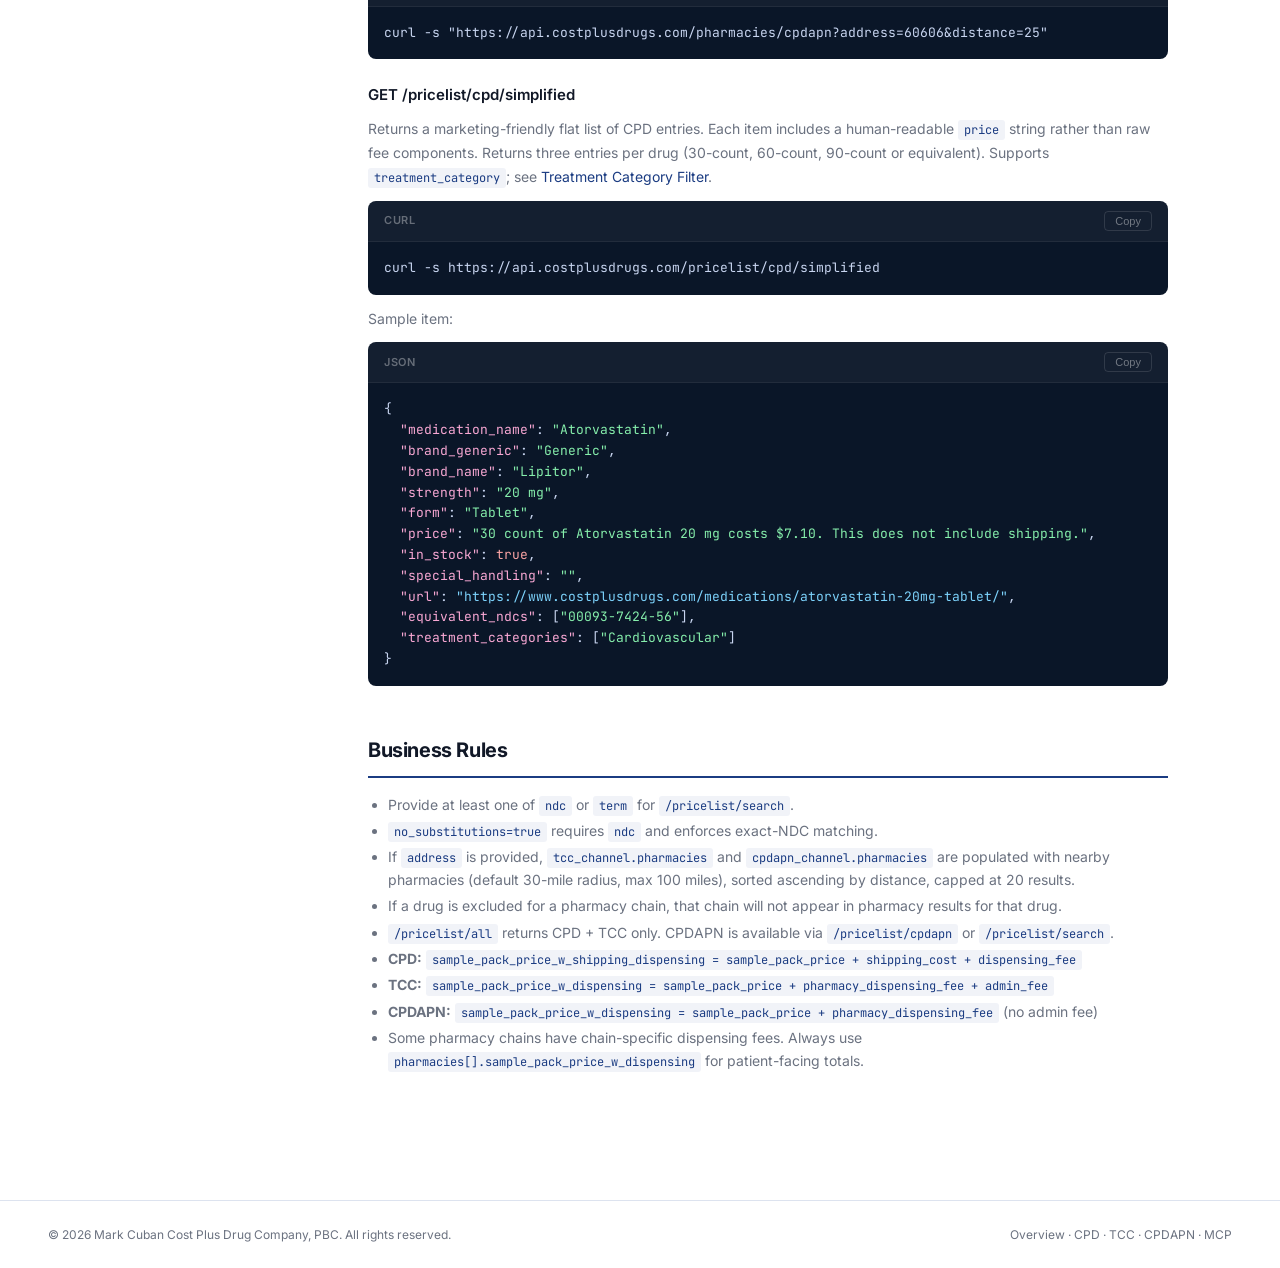
==== commit 5f2ba638: "updated documentation and added mcp documentation" ====
--- a/index.html
+++ b/index.html
@@ -21,6 +21,7 @@
     <a href="cpd.html">CPD <span class="nav-badge cpd">Mail Order</span></a>
     <a href="tcc.html">TCC <span class="nav-badge tcc">Network</span></a>
     <a href="cpdapn.html">CPDAPN <span class="nav-badge apn">Funded</span></a>
+    <a href="mcp.html">MCP <span class="nav-badge mcp">AI Agents</span></a>
   </div>
 </nav>
 
@@ -36,6 +37,7 @@
         <a href="#server">Server &amp; Auth</a>
         <a href="#channels">Channels</a>
         <a href="#exclude-fields">Exclude Fields</a>
+        <a href="#treatment-category-filter">Treatment Category Filter</a>
       </nav>
     </div>
     <div class="sidebar-section">
@@ -135,6 +137,12 @@
             <p>Funded / leased business for PBMs and commercial payers.</p>
             <span class="card-link">View docs →</span>
           </a>
+          <a href="mcp.html" class="channel-card">
+            <div class="channel-card-icon mcp">🔌</div>
+            <h3>MCP</h3>
+            <p>Model Context Protocol server — connect Claude or another AI assistant directly to this pricing data.</p>
+            <span class="card-link">View docs →</span>
+          </a>
         </div>
       </section>
 
@@ -159,6 +167,28 @@
         </div>
       </section>
 
+      <!-- Treatment Category Filter -->
+      <section class="doc-section" id="treatment-category-filter">
+        <h2>Treatment Category Filter</h2>
+        <p>All list and search endpoints (<code class="inline-code">/pricelist/all</code>, <code class="inline-code">/pricelist/cpd</code>, <code class="inline-code">/pricelist/tcc</code>, <code class="inline-code">/pricelist/cpdapn</code>, their <code class="inline-code">/search</code> variants, <code class="inline-code">/pricelist/search</code>, and <code class="inline-code">/pricelist/cpd/simplified</code>) accept the query parameter <code class="inline-code">treatment_category</code>, allowing callers to restrict results to one or more indications/categories.</p>
+        <p>Pass a comma-separated list of category names to match with OR logic. Matching is case-insensitive and matches against the <code class="inline-code">treatment_categories</code> array on each entry:</p>
+        <div class="code-block">
+          <div class="code-block-header">
+            <span class="code-block-lang">examples</span>
+            <button class="copy-btn">Copy</button>
+          </div>
+          <pre><span class="tok-cmd"># Only entries categorized as Cardiovascular</span>
+treatment_category=Cardiovascular
+
+<span class="tok-cmd"># Entries categorized as either Cardiovascular or Diabetes</span>
+treatment_category=Cardiovascular,Diabetes</pre>
+        </div>
+        <div class="callout info">
+          <span class="callout-icon">ℹ️</span>
+          <span>Entries with no <code class="inline-code">treatment_categories</code> data are excluded whenever <code class="inline-code">treatment_category</code> is provided.</span>
+        </div>
+      </section>
+
       <!-- Endpoint: /pricelist/all -->
       <section class="doc-section" id="endpoint-all">
         <h2>GET /pricelist/all</h2>
@@ -171,6 +201,7 @@
           </div>
           <div class="endpoint-desc">
             <div class="response-tag success">200 OK — PriceListEntry[] (cpd_channel + tcc_channel)</div>
+            <p>Supports <code class="inline-code">exclude_fields</code> and <code class="inline-code">treatment_category</code>. See <a href="#exclude-fields">Exclude Fields</a> and <a href="#treatment-category-filter">Treatment Category Filter</a>.</p>
           </div>
         </div>
 
@@ -180,6 +211,14 @@
             <button class="copy-btn">Copy</button>
           </div>
           <pre>curl -s https://api.costplusdrugs.com/pricelist/all</pre>
+        </div>
+
+        <div class="code-block">
+          <div class="code-block-header">
+            <span class="code-block-lang">cURL — Filter by treatment category</span>
+            <button class="copy-btn">Copy</button>
+          </div>
+          <pre>curl -s "https://api.costplusdrugs.com/pricelist/all?treatment_category=Cardiovascular"</pre>
         </div>
       </section>
 
@@ -280,6 +319,15 @@
             </tr>
             <tr>
               <td>
+                <span class="param-name">treatment_category</span>
+                <span class="param-type">string · optional</span>
+              </td>
+              <td class="param-desc">
+                Filter results to entries whose <code class="inline-code">treatment_categories</code> array contains at least one match. Comma-separated for multiple categories (matched with OR logic). Case-insensitive.
+              </td>
+            </tr>
+            <tr>
+              <td>
                 <span class="param-name">exclude_fields</span>
                 <span class="param-type">string · optional</span>
               </td>
@@ -297,6 +345,14 @@
             <button class="copy-btn">Copy</button>
           </div>
           <pre>curl -s "https://api.costplusdrugs.com/pricelist/search?ndc=00093-7424-56"</pre>
+        </div>
+
+        <div class="code-block">
+          <div class="code-block-header">
+            <span class="code-block-lang">cURL — Filter by treatment category</span>
+            <button class="copy-btn">Copy</button>
+          </div>
+          <pre>curl -s "https://api.costplusdrugs.com/pricelist/search?term=atorvastatin&treatment_category=Cardiovascular"</pre>
         </div>
 
         <div class="code-block">
@@ -417,6 +473,12 @@
               <td><span class="field-type">string[]</span></td>
               <td><span class="badge-yes">Yes</span></td>
               <td>All NDCs for which a generic equivalent can be provided.</td>
+            </tr>
+            <tr>
+              <td class="field-name">rxnorm_id</td>
+              <td><span class="field-type">string | null</span></td>
+              <td><span class="badge-no">No</span></td>
+              <td>RxNorm RXCUI for the NDC, as mapped by the <a href="https://www.nlm.nih.gov/research/umls/rxnorm/">NLM RxNorm</a> API. <code class="inline-code">null</code> if no active RxNorm mapping has been found for this NDC.</td>
             </tr>
             <tr>
               <td class="field-name">url</td>
@@ -512,7 +574,18 @@
 GET /pricelist/tcc/search?term=atorvastatin
 GET /pricelist/cpdapn/search?ndc=00093-7424-56</pre>
         </div>
-        <p>Accept the same query parameters as <code class="inline-code">/pricelist/search</code> (<code class="inline-code">ndc</code>, <code class="inline-code">term</code>, <code class="inline-code">gpi</code>, <code class="inline-code">strength</code>, <code class="inline-code">no_substitutions</code>, <code class="inline-code">address</code>, <code class="inline-code">distance</code>, <code class="inline-code">exclude_fields</code>). The TCC and CPDAPN scoped search endpoints also support the <code class="inline-code">address</code> parameter for pharmacy lookup.</p>
+        <p>Accept the same query parameters as <code class="inline-code">/pricelist/search</code> (<code class="inline-code">ndc</code>, <code class="inline-code">term</code>, <code class="inline-code">gpi</code>, <code class="inline-code">strength</code>, <code class="inline-code">no_substitutions</code>, <code class="inline-code">address</code>, <code class="inline-code">distance</code>, <code class="inline-code">treatment_category</code>, <code class="inline-code">exclude_fields</code>). The TCC and CPDAPN scoped search endpoints also support the <code class="inline-code">address</code> parameter for pharmacy lookup.</p>
+
+        <h3>GET /pricelist/treatment-categories</h3>
+        <p>Returns the distinct list of <code class="inline-code">treatment_categories</code> values present across the price list, sorted alphabetically. Use this to discover valid values for the <a href="#treatment-category-filter"><code class="inline-code">treatment_category</code> filter</a>.</p>
+        <div class="code-block">
+          <div class="code-block-header"><span class="code-block-lang">cURL</span><button class="copy-btn">Copy</button></div>
+          <pre>curl -s https://api.costplusdrugs.com/pricelist/treatment-categories</pre>
+        </div>
+        <div class="code-block">
+          <div class="code-block-header"><span class="code-block-lang">JSON</span><button class="copy-btn">Copy</button></div>
+          <pre>[<span class="tok-str">"Cardiovascular"</span>, <span class="tok-str">"Diabetes"</span>, <span class="tok-str">"Mental Health"</span>]</pre>
+        </div>
 
         <h3>GET /pricelist/fetch</h3>
         <p>Fetch a single entry by <code class="inline-code">external_sku</code>. Returns the matching object or <code class="inline-code">undefined</code>.</p>
@@ -536,7 +609,7 @@
         </div>
 
         <h3>GET /pricelist/cpd/simplified</h3>
-        <p>Returns a marketing-friendly flat list of CPD entries. Each item includes a human-readable <code class="inline-code">price</code> string rather than raw fee components. Returns three entries per drug (30-count, 60-count, 90-count or equivalent).</p>
+        <p>Returns a marketing-friendly flat list of CPD entries. Each item includes a human-readable <code class="inline-code">price</code> string rather than raw fee components. Returns three entries per drug (30-count, 60-count, 90-count or equivalent). Supports <code class="inline-code">treatment_category</code>; see <a href="#treatment-category-filter">Treatment Category Filter</a>.</p>
         <div class="code-block">
           <div class="code-block-header"><span class="code-block-lang">cURL</span><button class="copy-btn">Copy</button></div>
           <pre>curl -s https://api.costplusdrugs.com/pricelist/cpd/simplified</pre>
@@ -586,7 +659,8 @@
     <a href="index.html">Overview</a> ·
     <a href="cpd.html">CPD</a> ·
     <a href="tcc.html">TCC</a> ·
-    <a href="cpdapn.html">CPDAPN</a>
+    <a href="cpdapn.html">CPDAPN</a> ·
+    <a href="mcp.html">MCP</a>
   </span>
 </footer>
 
--- a/assets/styles.css
+++ b/assets/styles.css
@@ -131,6 +131,7 @@
 .nav-badge.cpd  { background: rgba(255,255,255,0.15); color: rgba(255,255,255,0.9); }
 .nav-badge.tcc  { background: rgba(74,135,212,0.30);  color: #93C5FD; }
 .nav-badge.apn  { background: rgba(224,90,48,0.28);   color: #FDBA74; }
+.nav-badge.mcp  { background: rgba(109,40,217,0.30);  color: #C4B5FD; }
 
 /* ── Layout ────────────────────────────────────────────────── */
 .layout {
@@ -236,6 +237,7 @@
 .channel-pill.cpd { background: rgba(27,60,130,0.08); color: var(--cpd-blue); }
 .channel-pill.tcc { background: rgba(74,135,212,0.10); color: #1A5AA8; }
 .channel-pill.apn { background: rgba(224,90,48,0.08); color: #B53A10; }
+.channel-pill.mcp { background: rgba(109,40,217,0.08); color: #6D28D9; }
 .channel-pill.all { background: var(--bg-alt); border: 1px solid var(--border); color: var(--text-muted); }
 
 .channel-pill svg { width: 14px; height: 14px; }
@@ -567,6 +569,7 @@
 .channel-card-icon.cpd { background: rgba(27,60,130,0.08); }
 .channel-card-icon.tcc { background: rgba(74,135,212,0.10); }
 .channel-card-icon.apn { background: rgba(224,90,48,0.10); }
+.channel-card-icon.mcp { background: rgba(109,40,217,0.10); }
 
 .channel-card h3 { font-size: 15px; font-weight: 700; color: var(--text); margin-bottom: 4px; }
 .channel-card p  { font-size: 13px; color: var(--text-muted); line-height: 1.5; margin: 0; }
@@ -641,3 +644,77 @@
 
 .text-muted { color: var(--text-muted); }
 .mt-0 { margin-top: 0 !important; }
+
+/* ── Numbered Steps ────────────────────────────────────────── */
+.steps {
+  list-style: none;
+  counter-reset: step;
+  margin: 16px 0 24px;
+  padding: 0;
+  display: flex;
+  flex-direction: column;
+  gap: 18px;
+}
+
+.steps > li {
+  counter-increment: step;
+  display: grid;
+  grid-template-columns: 30px 1fr;
+  gap: 12px;
+  align-items: start;
+}
+
+.steps > li::before {
+  content: counter(step);
+  font-size: 13px;
+  font-weight: 700;
+  color: var(--cpd-blue);
+  background: rgba(27,60,130,0.08);
+  border-radius: 50%;
+  width: 30px;
+  height: 30px;
+  display: grid;
+  place-items: center;
+  font-variant-numeric: tabular-nums;
+}
+
+.steps h3 { font-size: 14px; font-weight: 600; color: var(--text); margin: 3px 0 4px; }
+.steps p { font-size: 13px; color: var(--text-muted); margin: 0; line-height: 1.6; }
+
+/* ── Scope Grid (what a tool does / doesn't) ──────────────────── */
+.scope-grid {
+  display: grid;
+  grid-template-columns: 1fr 1fr;
+  gap: 16px;
+  margin: 16px 0 20px;
+}
+
+@media (max-width: 700px) {
+  .scope-grid { grid-template-columns: 1fr; }
+}
+
+.scope-card {
+  background: var(--bg-alt);
+  border: 1px solid var(--border);
+  border-radius: var(--radius);
+  padding: 16px 20px;
+}
+
+.scope-card h3 { margin-bottom: 10px; }
+.scope-card ul { padding-left: 18px; margin: 0; }
+.scope-card li { font-size: 13px; color: var(--text-muted); margin-bottom: 6px; line-height: 1.5; }
+
+/* ── Q&A Panel ─────────────────────────────────────────────── */
+.qa {
+  display: flex;
+  flex-direction: column;
+  gap: 16px;
+  background: var(--bg-alt);
+  border: 1px solid var(--border);
+  border-radius: var(--radius);
+  padding: 18px 20px;
+}
+
+.qa-turn + .qa-turn { padding-top: 16px; border-top: 1px solid var(--border); }
+.qa-ask { font-size: 14px; font-weight: 600; color: var(--text); margin-bottom: 6px; }
+.qa-said { font-size: 13px; color: var(--text-muted); margin: 0; line-height: 1.6; }
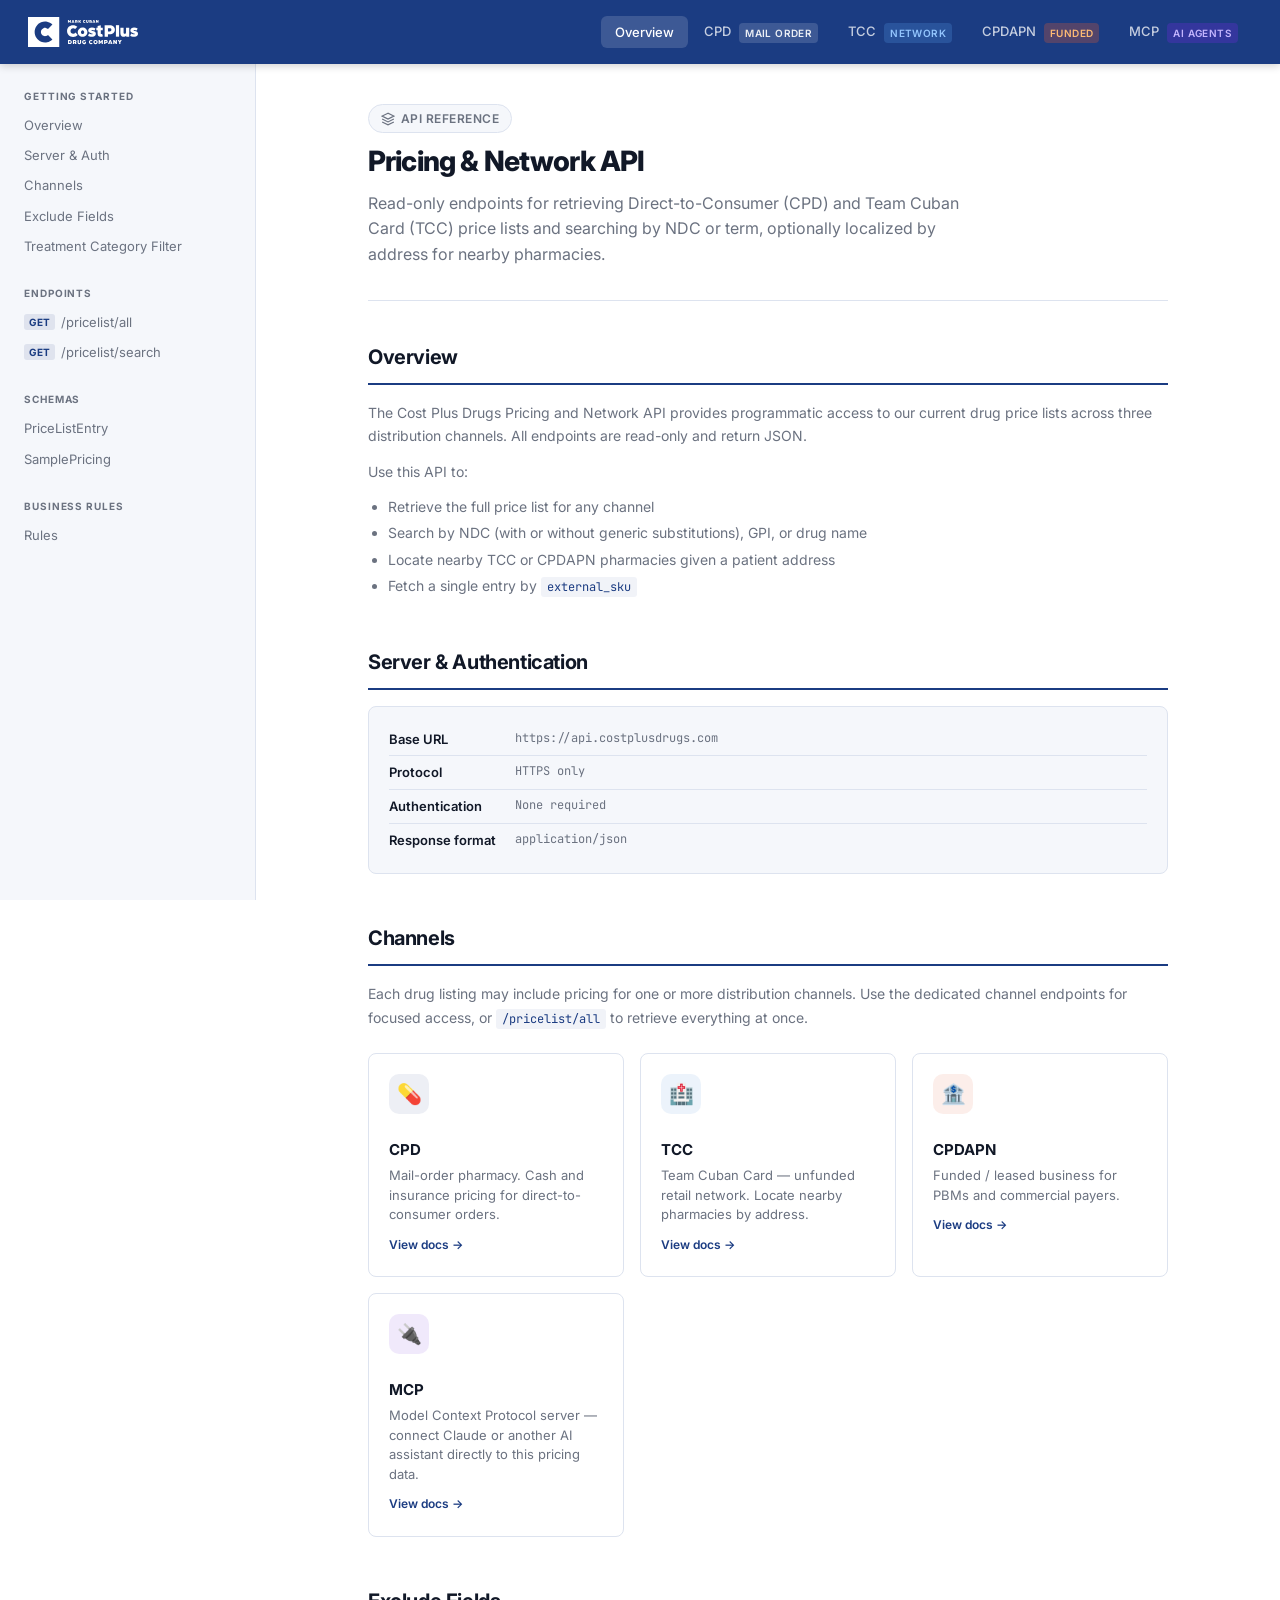
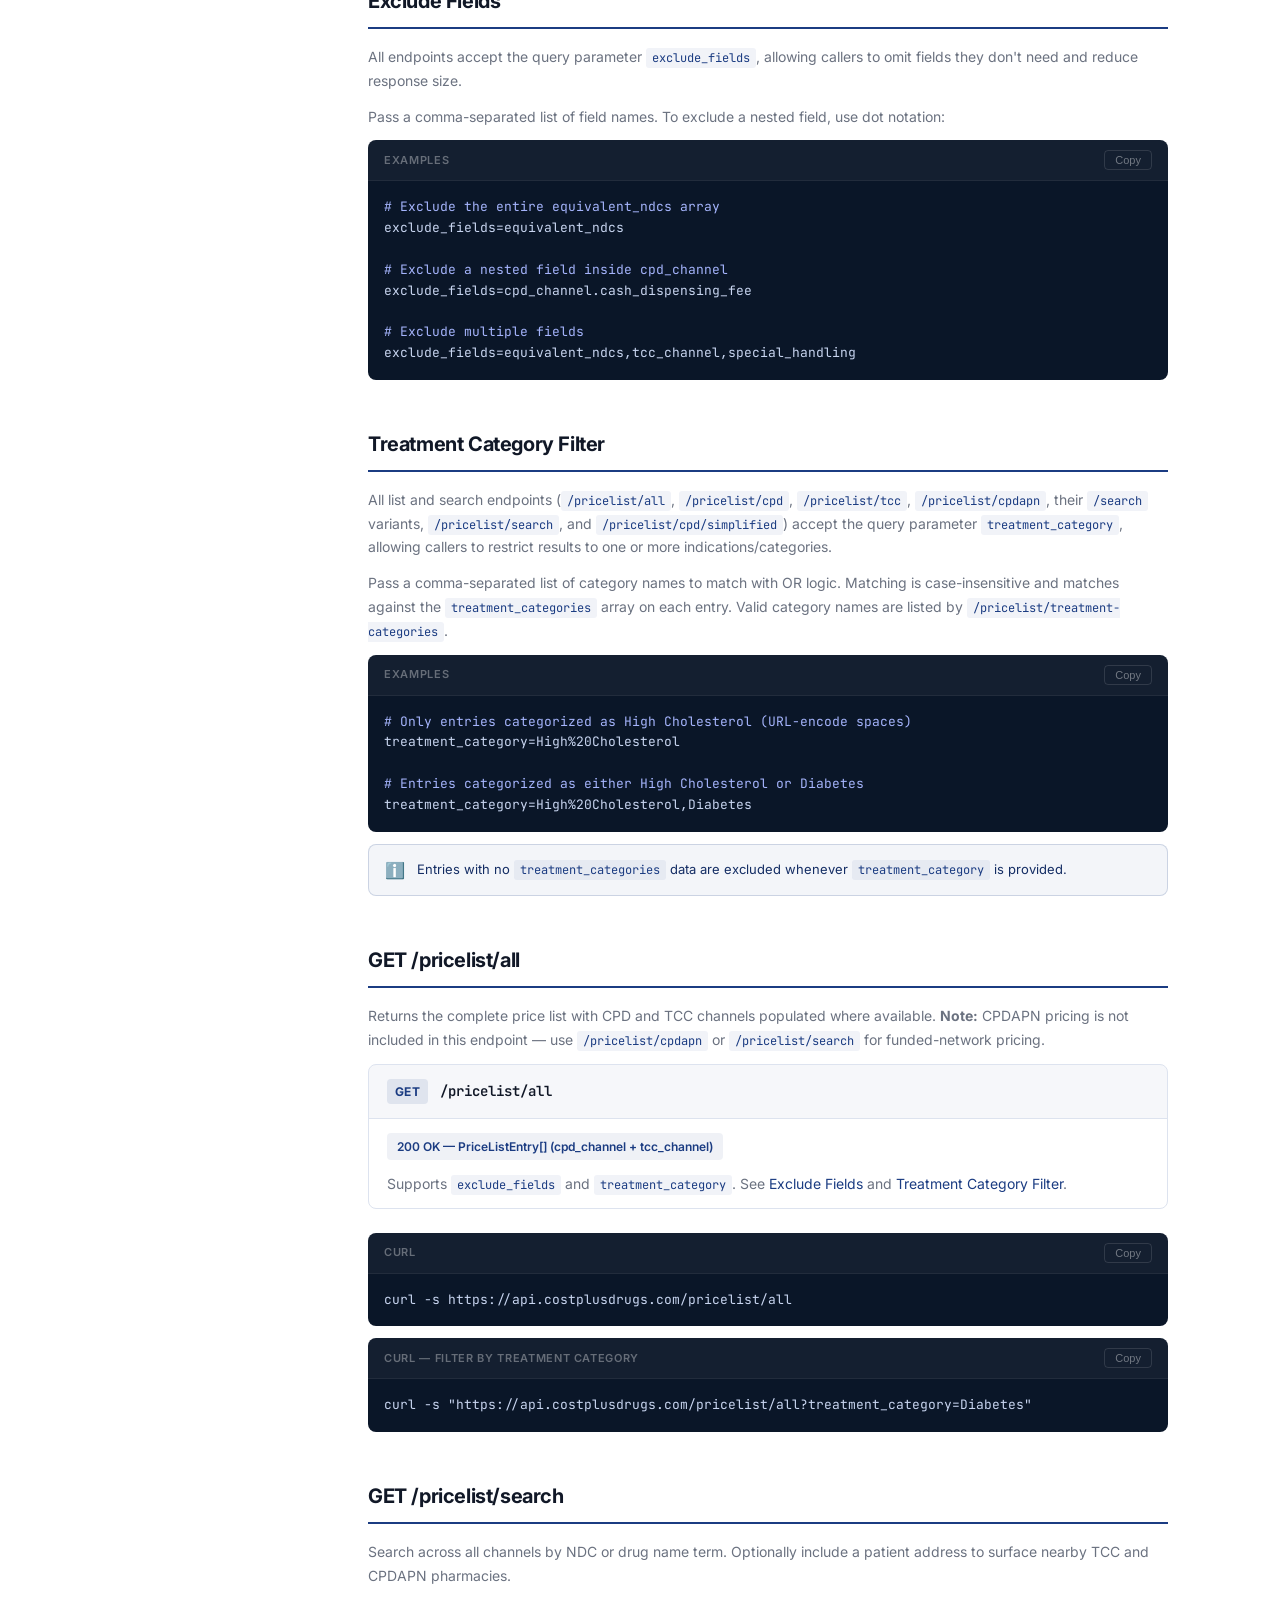
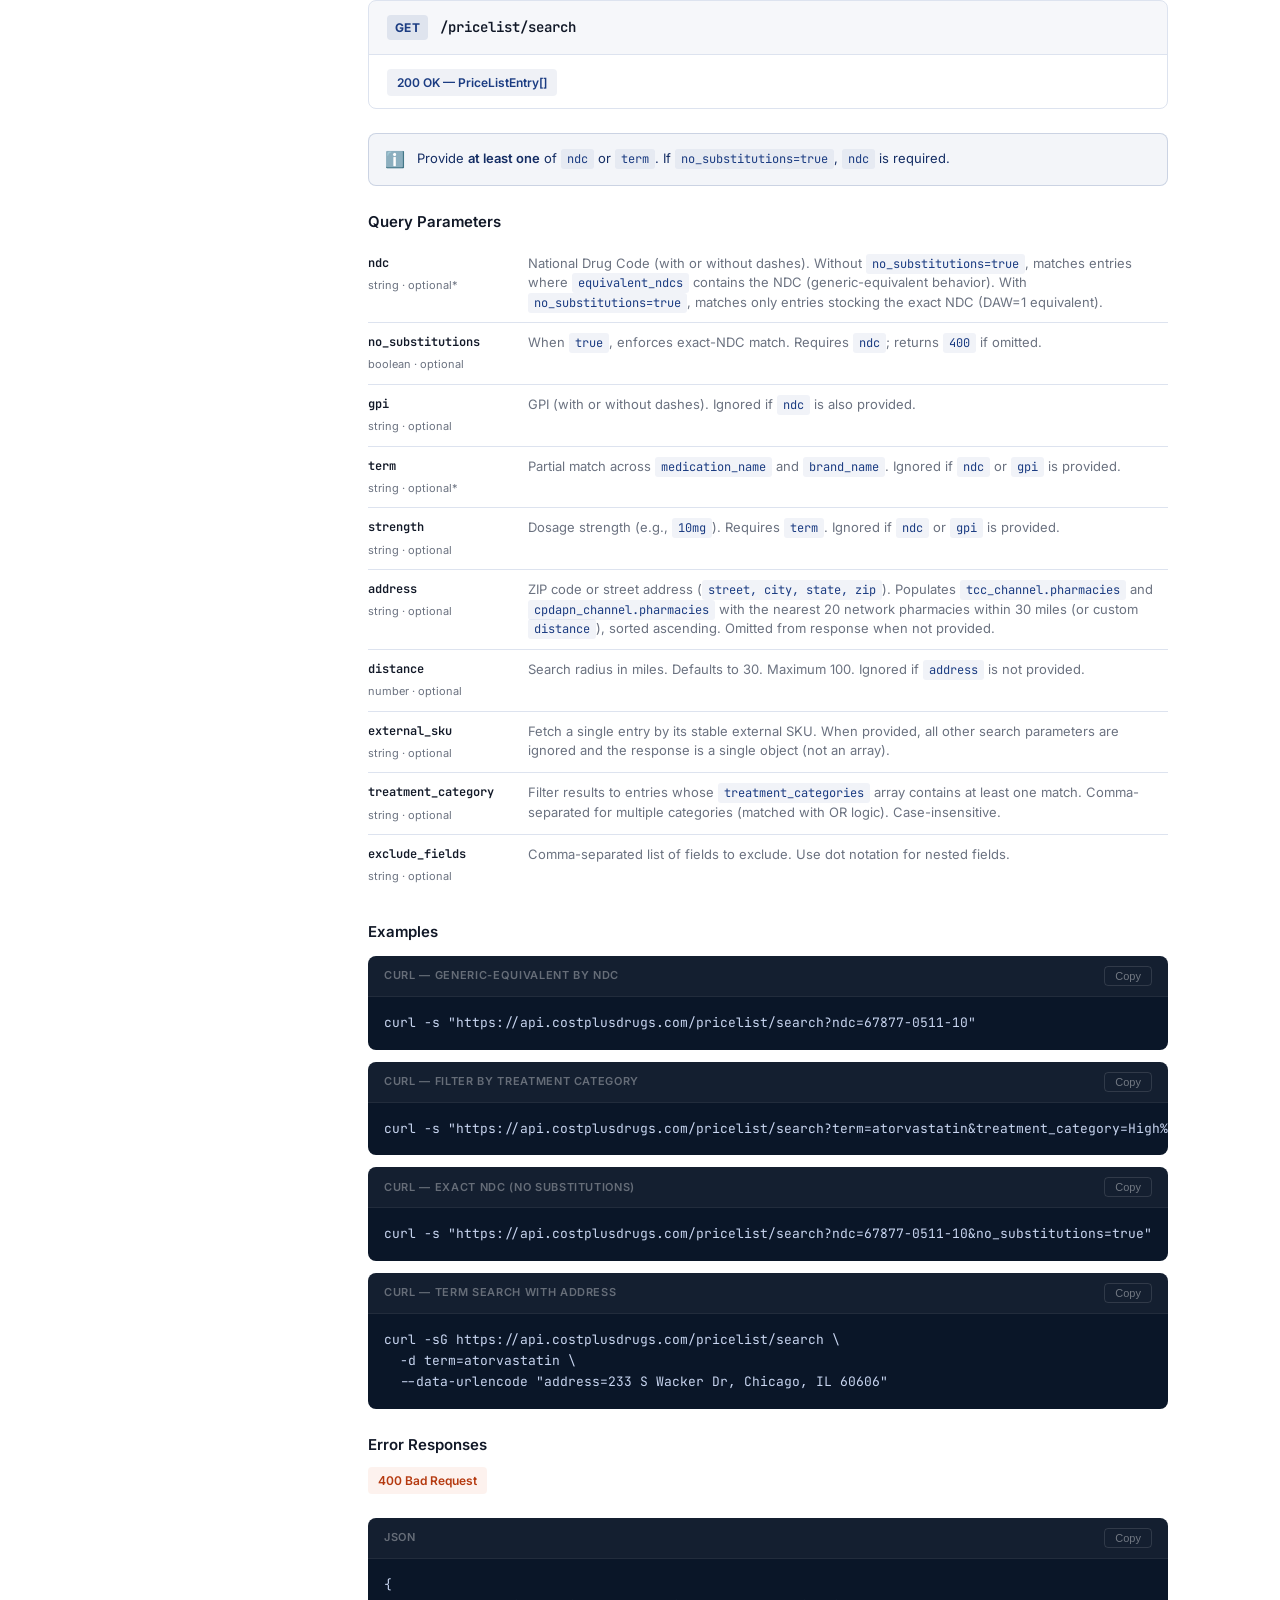
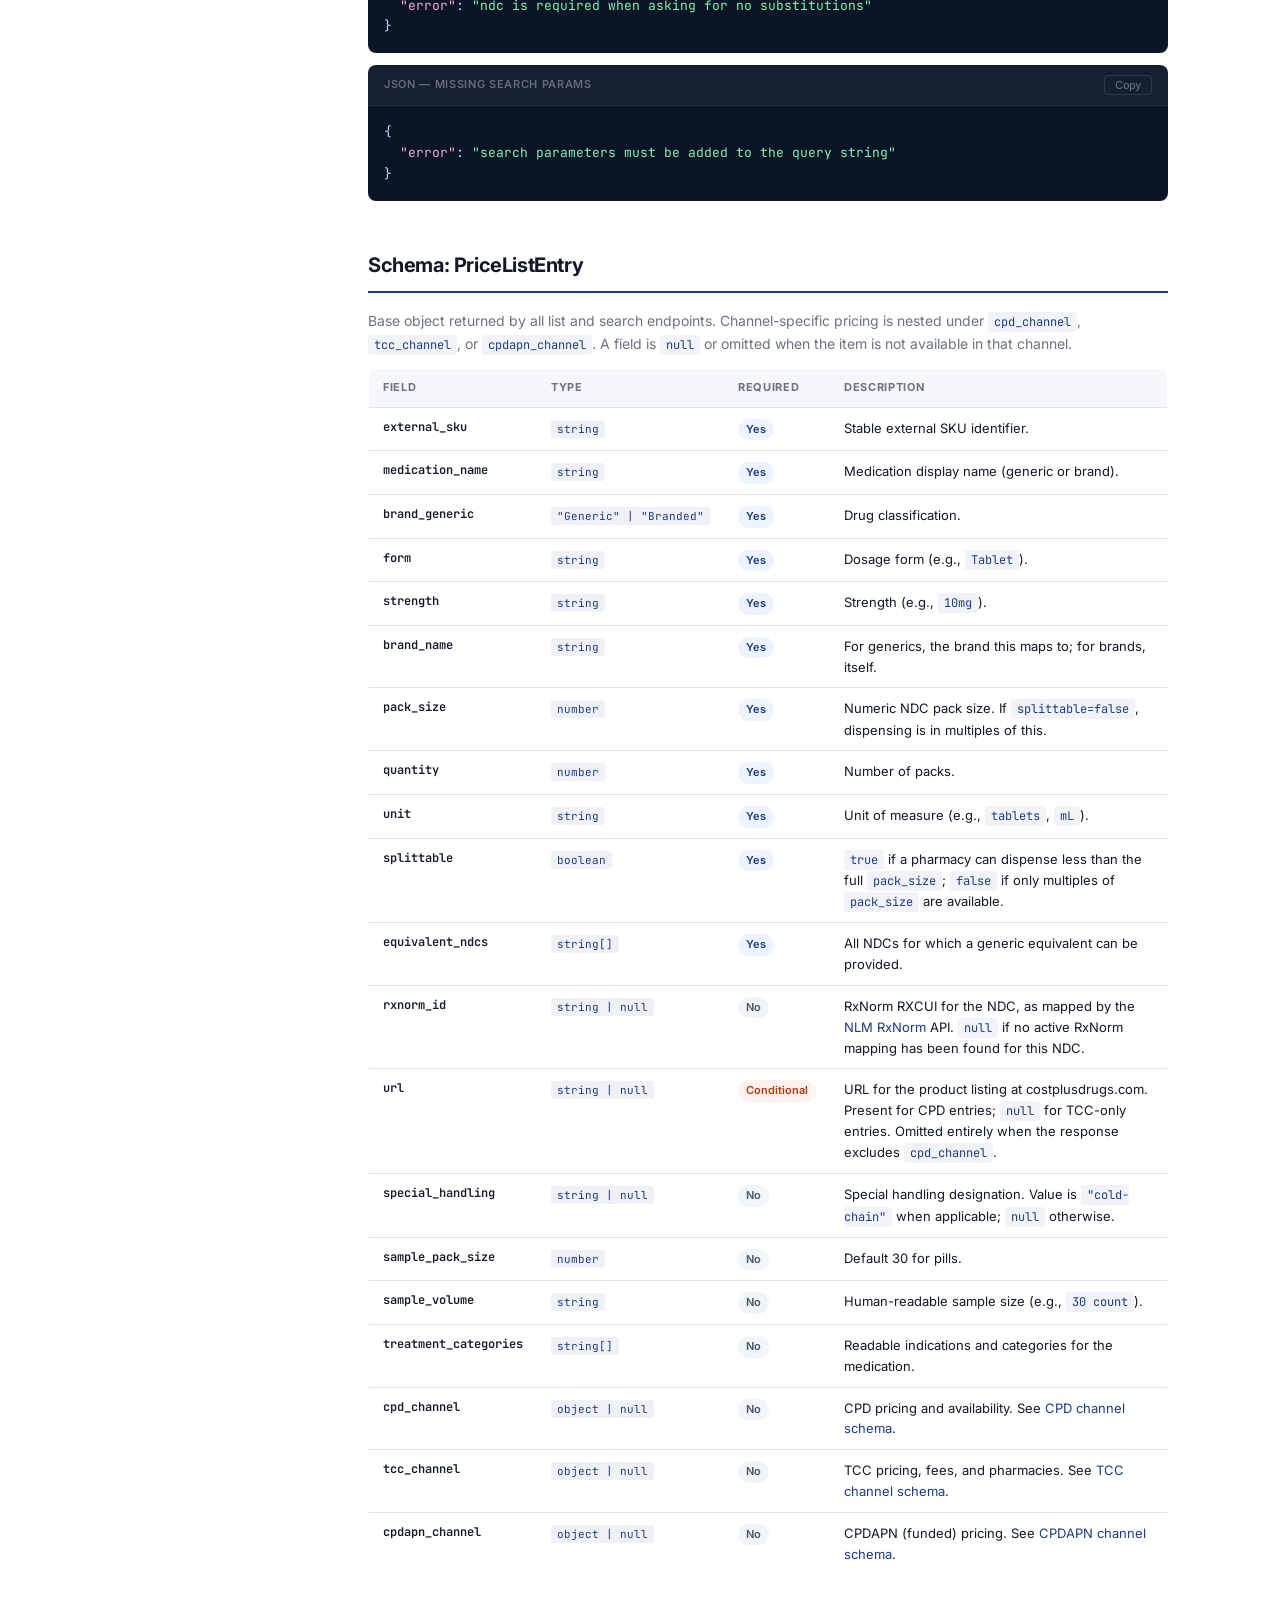
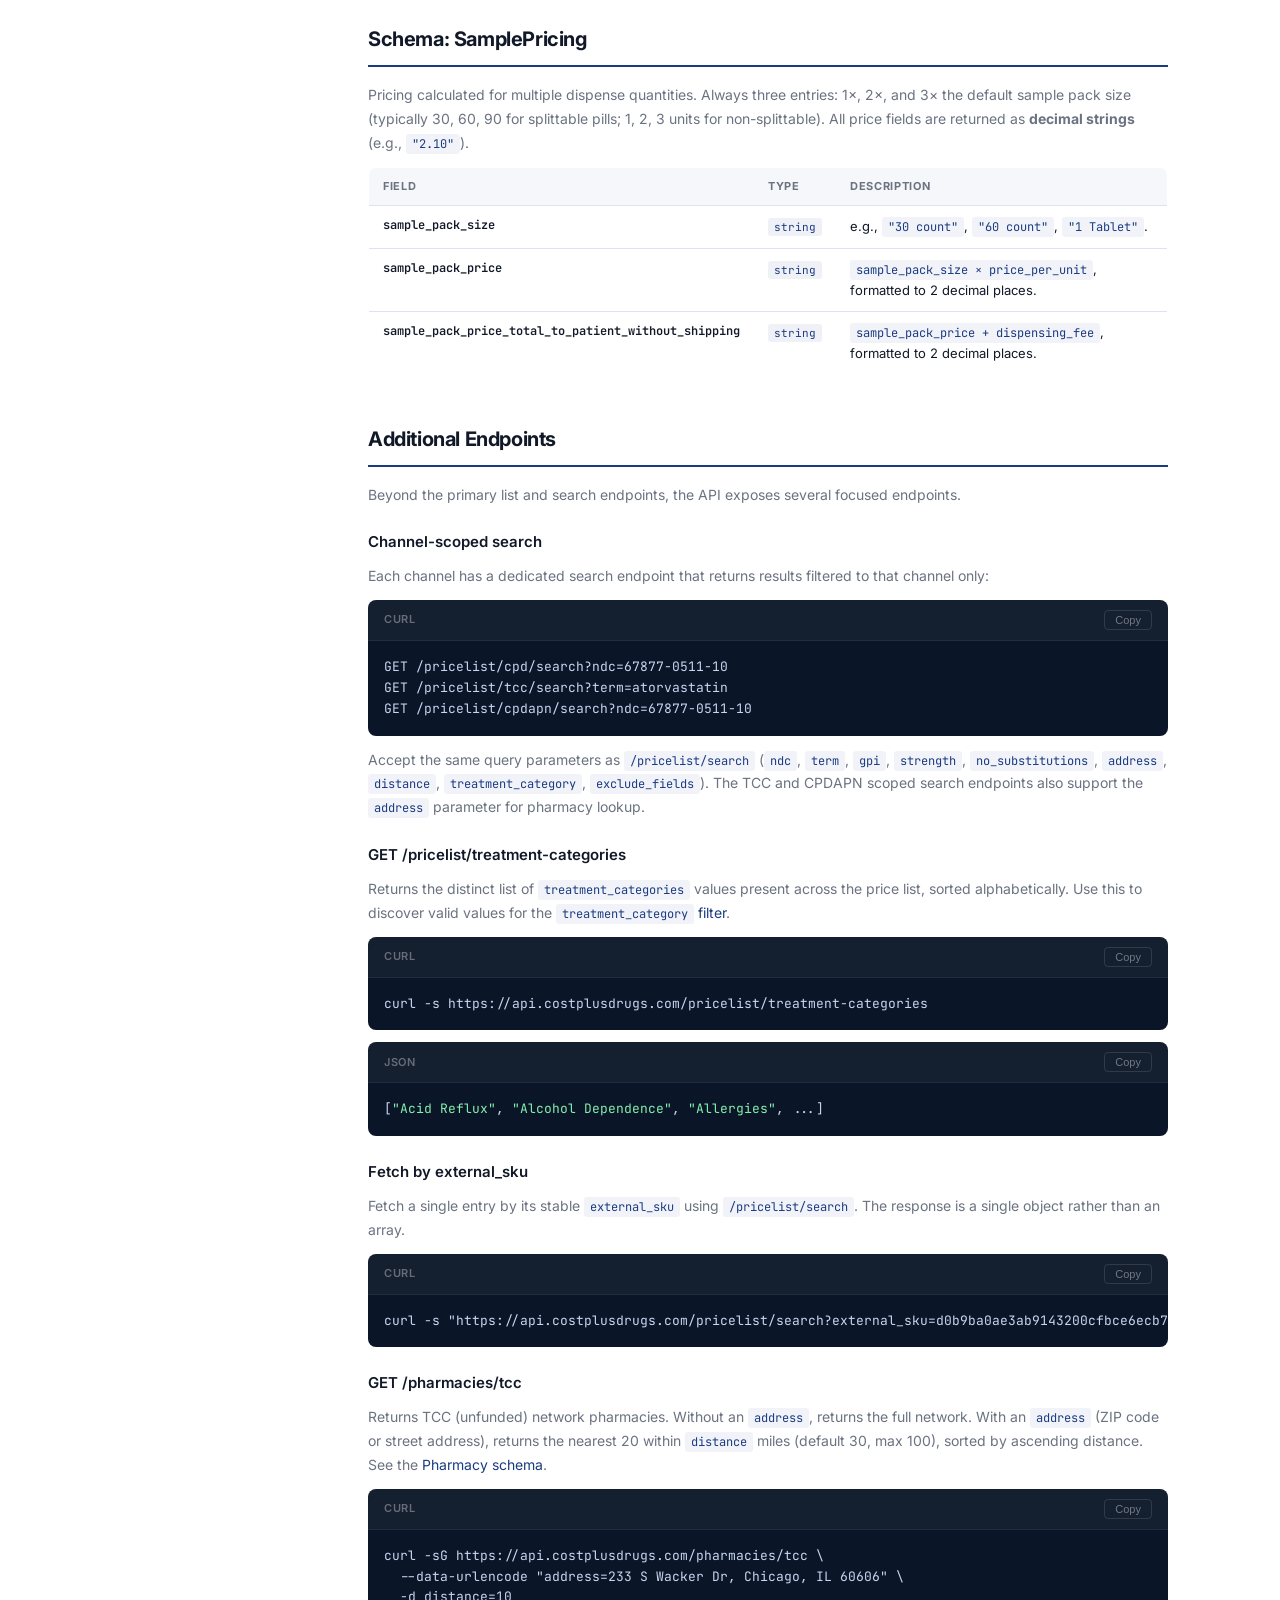
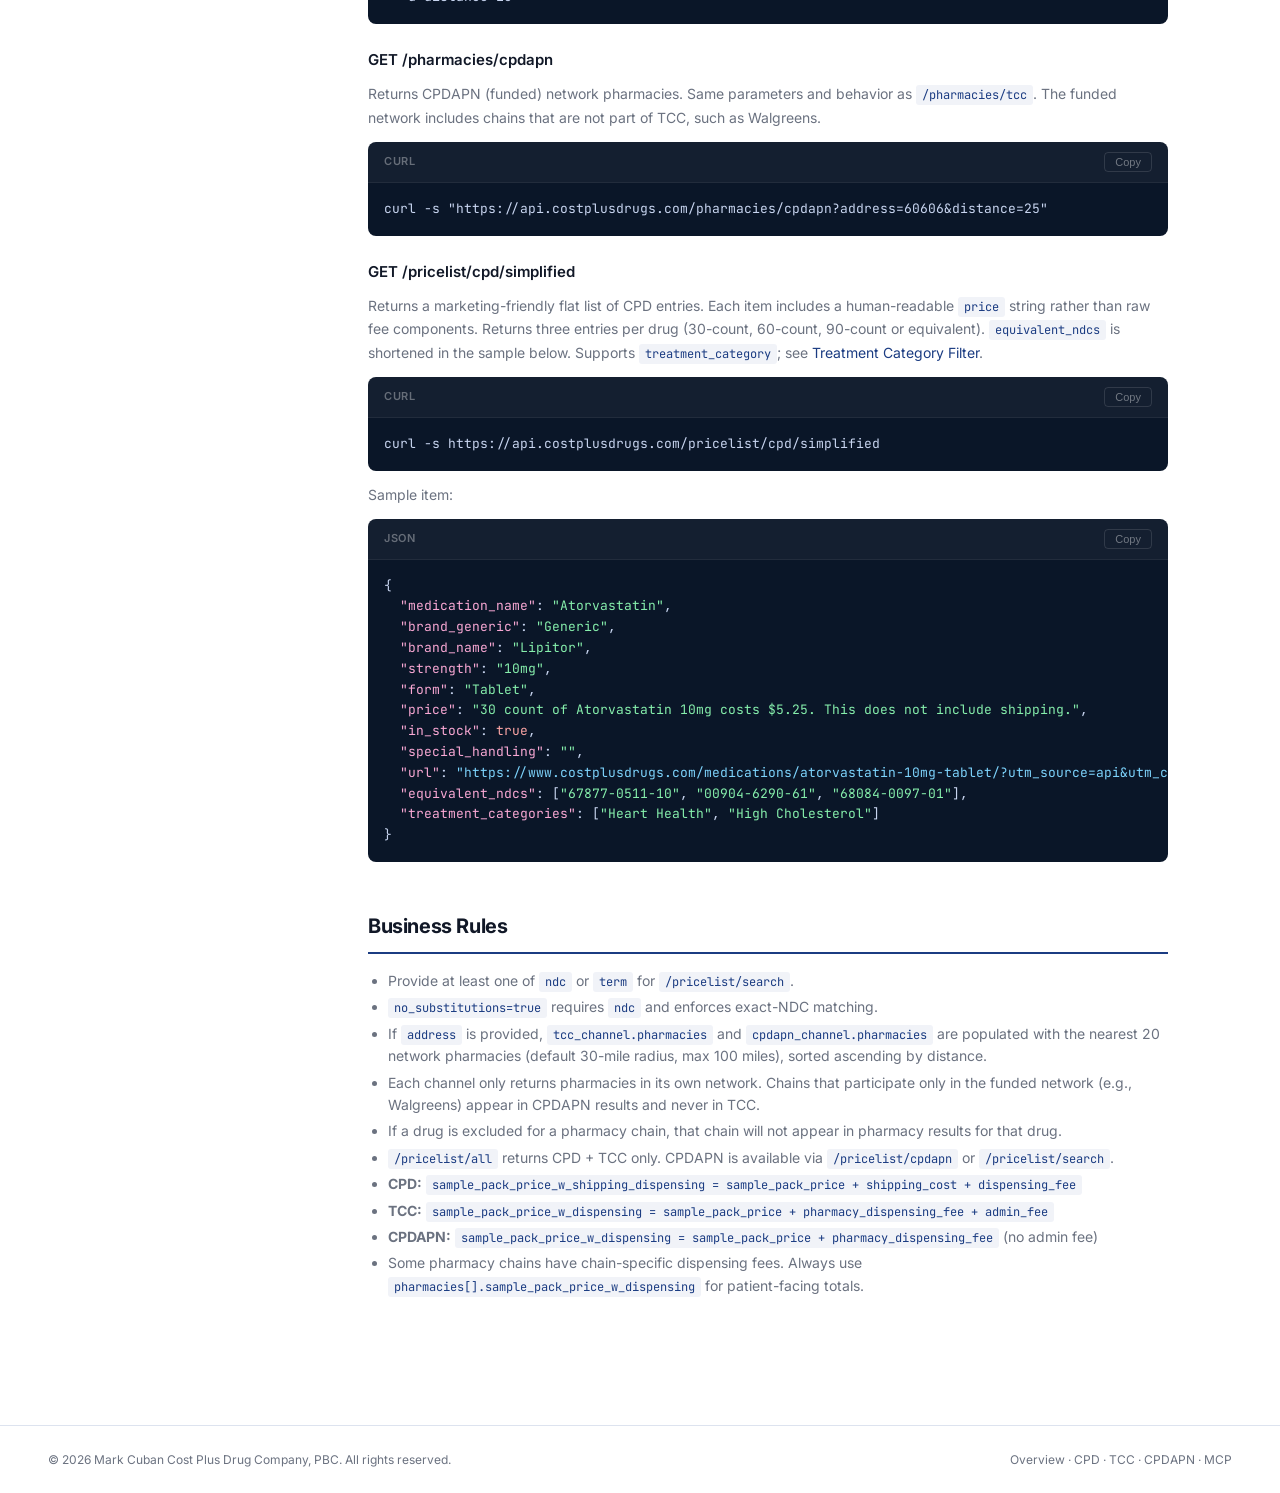
==== commit 8a96775b: "updates to documentation" ====
--- a/index.html
+++ b/index.html
@@ -171,17 +171,17 @@
       <section class="doc-section" id="treatment-category-filter">
         <h2>Treatment Category Filter</h2>
         <p>All list and search endpoints (<code class="inline-code">/pricelist/all</code>, <code class="inline-code">/pricelist/cpd</code>, <code class="inline-code">/pricelist/tcc</code>, <code class="inline-code">/pricelist/cpdapn</code>, their <code class="inline-code">/search</code> variants, <code class="inline-code">/pricelist/search</code>, and <code class="inline-code">/pricelist/cpd/simplified</code>) accept the query parameter <code class="inline-code">treatment_category</code>, allowing callers to restrict results to one or more indications/categories.</p>
-        <p>Pass a comma-separated list of category names to match with OR logic. Matching is case-insensitive and matches against the <code class="inline-code">treatment_categories</code> array on each entry:</p>
+        <p>Pass a comma-separated list of category names to match with OR logic. Matching is case-insensitive and matches against the <code class="inline-code">treatment_categories</code> array on each entry. Valid category names are listed by <a href="#additional-endpoints"><code class="inline-code">/pricelist/treatment-categories</code></a>.</p>
         <div class="code-block">
           <div class="code-block-header">
             <span class="code-block-lang">examples</span>
             <button class="copy-btn">Copy</button>
           </div>
-          <pre><span class="tok-cmd"># Only entries categorized as Cardiovascular</span>
-treatment_category=Cardiovascular
-
-<span class="tok-cmd"># Entries categorized as either Cardiovascular or Diabetes</span>
-treatment_category=Cardiovascular,Diabetes</pre>
+          <pre><span class="tok-cmd"># Only entries categorized as High Cholesterol (URL-encode spaces)</span>
+treatment_category=High%20Cholesterol
+
+<span class="tok-cmd"># Entries categorized as either High Cholesterol or Diabetes</span>
+treatment_category=High%20Cholesterol,Diabetes</pre>
         </div>
         <div class="callout info">
           <span class="callout-icon">ℹ️</span>
@@ -218,14 +218,14 @@
             <span class="code-block-lang">cURL — Filter by treatment category</span>
             <button class="copy-btn">Copy</button>
           </div>
-          <pre>curl -s "https://api.costplusdrugs.com/pricelist/all?treatment_category=Cardiovascular"</pre>
+          <pre>curl -s "https://api.costplusdrugs.com/pricelist/all?treatment_category=Diabetes"</pre>
         </div>
       </section>
 
       <!-- Endpoint: /pricelist/search -->
       <section class="doc-section" id="endpoint-search">
         <h2>GET /pricelist/search</h2>
-        <p>Search across all channels by NDC or drug name term. Optionally include a patient address to surface nearby TCC pharmacies.</p>
+        <p>Search across all channels by NDC or drug name term. Optionally include a patient address to surface nearby TCC and CPDAPN pharmacies.</p>
 
         <div class="endpoint">
           <div class="endpoint-header">
@@ -296,7 +296,7 @@
                 <span class="param-type">string · optional</span>
               </td>
               <td class="param-desc">
-                Street address to return nearby TCC pharmacies within 30 miles (or custom <code class="inline-code">distance</code>), sorted ascending. Format: <code class="inline-code">street, city, state, zip</code>. Omitted from response when not provided.
+                ZIP code or street address (<code class="inline-code">street, city, state, zip</code>). Populates <code class="inline-code">tcc_channel.pharmacies</code> and <code class="inline-code">cpdapn_channel.pharmacies</code> with the nearest 20 network pharmacies within 30 miles (or custom <code class="inline-code">distance</code>), sorted ascending. Omitted from response when not provided.
               </td>
             </tr>
             <tr>
@@ -344,7 +344,7 @@
             <span class="code-block-lang">cURL — Generic-equivalent by NDC</span>
             <button class="copy-btn">Copy</button>
           </div>
-          <pre>curl -s "https://api.costplusdrugs.com/pricelist/search?ndc=00093-7424-56"</pre>
+          <pre>curl -s "https://api.costplusdrugs.com/pricelist/search?ndc=67877-0511-10"</pre>
         </div>
 
         <div class="code-block">
@@ -352,7 +352,7 @@
             <span class="code-block-lang">cURL — Filter by treatment category</span>
             <button class="copy-btn">Copy</button>
           </div>
-          <pre>curl -s "https://api.costplusdrugs.com/pricelist/search?term=atorvastatin&treatment_category=Cardiovascular"</pre>
+          <pre>curl -s "https://api.costplusdrugs.com/pricelist/search?term=atorvastatin&treatment_category=High%20Cholesterol"</pre>
         </div>
 
         <div class="code-block">
@@ -360,7 +360,7 @@
             <span class="code-block-lang">cURL — Exact NDC (no substitutions)</span>
             <button class="copy-btn">Copy</button>
           </div>
-          <pre>curl -s "https://api.costplusdrugs.com/pricelist/search?ndc=00093-7424-56&no_substitutions=true"</pre>
+          <pre>curl -s "https://api.costplusdrugs.com/pricelist/search?ndc=67877-0511-10&no_substitutions=true"</pre>
         </div>
 
         <div class="code-block">
@@ -368,7 +368,9 @@
             <span class="code-block-lang">cURL — Term search with address</span>
             <button class="copy-btn">Copy</button>
           </div>
-          <pre>curl -s "https://api.costplusdrugs.com/pricelist/search?term=atorvastatin&address=233 S Wacker Dr, Chicago, IL 60606"</pre>
+          <pre>curl -sG https://api.costplusdrugs.com/pricelist/search \
+  -d term=atorvastatin \
+  --data-urlencode "address=233 S Wacker Dr, Chicago, IL 60606"</pre>
         </div>
 
         <h3>Error Responses</h3>
@@ -436,7 +438,7 @@
               <td class="field-name">strength</td>
               <td><span class="field-type">string</span></td>
               <td><span class="badge-yes">Yes</span></td>
-              <td>Strength (e.g., <code class="inline-code">20 mg</code>).</td>
+              <td>Strength (e.g., <code class="inline-code">10mg</code>).</td>
             </tr>
             <tr>
               <td class="field-name">brand_name</td>
@@ -502,7 +504,7 @@
               <td class="field-name">sample_volume</td>
               <td><span class="field-type">string</span></td>
               <td><span class="badge-no">No</span></td>
-              <td>Human-readable sample size (e.g., <code class="inline-code">30 tablets</code>).</td>
+              <td>Human-readable sample size (e.g., <code class="inline-code">30 count</code>).</td>
             </tr>
             <tr>
               <td class="field-name">treatment_categories</td>
@@ -570,9 +572,9 @@
         <p>Each channel has a dedicated search endpoint that returns results filtered to that channel only:</p>
         <div class="code-block">
           <div class="code-block-header"><span class="code-block-lang">cURL</span><button class="copy-btn">Copy</button></div>
-          <pre>GET /pricelist/cpd/search?ndc=00093-7424-56
+          <pre>GET /pricelist/cpd/search?ndc=67877-0511-10
 GET /pricelist/tcc/search?term=atorvastatin
-GET /pricelist/cpdapn/search?ndc=00093-7424-56</pre>
+GET /pricelist/cpdapn/search?ndc=67877-0511-10</pre>
         </div>
         <p>Accept the same query parameters as <code class="inline-code">/pricelist/search</code> (<code class="inline-code">ndc</code>, <code class="inline-code">term</code>, <code class="inline-code">gpi</code>, <code class="inline-code">strength</code>, <code class="inline-code">no_substitutions</code>, <code class="inline-code">address</code>, <code class="inline-code">distance</code>, <code class="inline-code">treatment_category</code>, <code class="inline-code">exclude_fields</code>). The TCC and CPDAPN scoped search endpoints also support the <code class="inline-code">address</code> parameter for pharmacy lookup.</p>
 
@@ -584,32 +586,34 @@
         </div>
         <div class="code-block">
           <div class="code-block-header"><span class="code-block-lang">JSON</span><button class="copy-btn">Copy</button></div>
-          <pre>[<span class="tok-str">"Cardiovascular"</span>, <span class="tok-str">"Diabetes"</span>, <span class="tok-str">"Mental Health"</span>]</pre>
-        </div>
-
-        <h3>GET /pricelist/fetch</h3>
-        <p>Fetch a single entry by <code class="inline-code">external_sku</code>. Returns the matching object or <code class="inline-code">undefined</code>.</p>
+          <pre>[<span class="tok-str">"Acid Reflux"</span>, <span class="tok-str">"Alcohol Dependence"</span>, <span class="tok-str">"Allergies"</span>, ...]</pre>
+        </div>
+
+        <h3>Fetch by external_sku</h3>
+        <p>Fetch a single entry by its stable <code class="inline-code">external_sku</code> using <code class="inline-code">/pricelist/search</code>. The response is a single object rather than an array.</p>
         <div class="code-block">
           <div class="code-block-header"><span class="code-block-lang">cURL</span><button class="copy-btn">Copy</button></div>
-          <pre>curl -s "https://api.costplusdrugs.com/pricelist/fetch?external_sku=942206fffceea95d4c8393c77ea617ab"</pre>
+          <pre>curl -s "https://api.costplusdrugs.com/pricelist/search?external_sku=d0b9ba0ae3ab9143200cfbce6ecb7a6a"</pre>
         </div>
 
         <h3>GET /pharmacies/tcc</h3>
-        <p>Returns all TCC (unfunded) network pharmacies. Accepts optional <code class="inline-code">address</code> and <code class="inline-code">distance</code> (max 100 miles) to filter to a geographic area.</p>
+        <p>Returns TCC (unfunded) network pharmacies. Without an <code class="inline-code">address</code>, returns the full network. With an <code class="inline-code">address</code> (ZIP code or street address), returns the nearest 20 within <code class="inline-code">distance</code> miles (default 30, max 100), sorted by ascending distance. See the <a href="tcc.html#schema-pharmacy">Pharmacy schema</a>.</p>
         <div class="code-block">
           <div class="code-block-header"><span class="code-block-lang">cURL</span><button class="copy-btn">Copy</button></div>
-          <pre>curl -s "https://api.costplusdrugs.com/pharmacies/tcc?address=233 S Wacker Dr, Chicago, IL 60606&distance=10"</pre>
+          <pre>curl -sG https://api.costplusdrugs.com/pharmacies/tcc \
+  --data-urlencode "address=233 S Wacker Dr, Chicago, IL 60606" \
+  -d distance=10</pre>
         </div>
 
         <h3>GET /pharmacies/cpdapn</h3>
-        <p>Returns all CPDAPN (funded) network pharmacies. Same parameters as <code class="inline-code">/pharmacies/tcc</code>.</p>
+        <p>Returns CPDAPN (funded) network pharmacies. Same parameters and behavior as <code class="inline-code">/pharmacies/tcc</code>. The funded network includes chains that are not part of TCC, such as Walgreens.</p>
         <div class="code-block">
           <div class="code-block-header"><span class="code-block-lang">cURL</span><button class="copy-btn">Copy</button></div>
           <pre>curl -s "https://api.costplusdrugs.com/pharmacies/cpdapn?address=60606&distance=25"</pre>
         </div>
 
         <h3>GET /pricelist/cpd/simplified</h3>
-        <p>Returns a marketing-friendly flat list of CPD entries. Each item includes a human-readable <code class="inline-code">price</code> string rather than raw fee components. Returns three entries per drug (30-count, 60-count, 90-count or equivalent). Supports <code class="inline-code">treatment_category</code>; see <a href="#treatment-category-filter">Treatment Category Filter</a>.</p>
+        <p>Returns a marketing-friendly flat list of CPD entries. Each item includes a human-readable <code class="inline-code">price</code> string rather than raw fee components. Returns three entries per drug (30-count, 60-count, 90-count or equivalent). <code class="inline-code">equivalent_ndcs</code> is shortened in the sample below. Supports <code class="inline-code">treatment_category</code>; see <a href="#treatment-category-filter">Treatment Category Filter</a>.</p>
         <div class="code-block">
           <div class="code-block-header"><span class="code-block-lang">cURL</span><button class="copy-btn">Copy</button></div>
           <pre>curl -s https://api.costplusdrugs.com/pricelist/cpd/simplified</pre>
@@ -621,14 +625,14 @@
   <span class="tok-key">"medication_name"</span>: <span class="tok-str">"Atorvastatin"</span>,
   <span class="tok-key">"brand_generic"</span>: <span class="tok-str">"Generic"</span>,
   <span class="tok-key">"brand_name"</span>: <span class="tok-str">"Lipitor"</span>,
-  <span class="tok-key">"strength"</span>: <span class="tok-str">"20 mg"</span>,
+  <span class="tok-key">"strength"</span>: <span class="tok-str">"10mg"</span>,
   <span class="tok-key">"form"</span>: <span class="tok-str">"Tablet"</span>,
-  <span class="tok-key">"price"</span>: <span class="tok-str">"30 count of Atorvastatin 20 mg costs $7.10. This does not include shipping."</span>,
+  <span class="tok-key">"price"</span>: <span class="tok-str">"30 count of Atorvastatin 10mg costs $5.25. This does not include shipping."</span>,
   <span class="tok-key">"in_stock"</span>: <span class="tok-bool">true</span>,
   <span class="tok-key">"special_handling"</span>: <span class="tok-str">""</span>,
-  <span class="tok-key">"url"</span>: <span class="tok-url">"https://www.costplusdrugs.com/medications/atorvastatin-20mg-tablet/"</span>,
-  <span class="tok-key">"equivalent_ndcs"</span>: [<span class="tok-str">"00093-7424-56"</span>],
-  <span class="tok-key">"treatment_categories"</span>: [<span class="tok-str">"Cardiovascular"</span>]
+  <span class="tok-key">"url"</span>: <span class="tok-url">"https://www.costplusdrugs.com/medications/atorvastatin-10mg-tablet/?utm_source=api&amp;utm_content=pricing-api"</span>,
+  <span class="tok-key">"equivalent_ndcs"</span>: [<span class="tok-str">"67877-0511-10"</span>, <span class="tok-str">"00904-6290-61"</span>, <span class="tok-str">"68084-0097-01"</span>],
+  <span class="tok-key">"treatment_categories"</span>: [<span class="tok-str">"Heart Health"</span>, <span class="tok-str">"High Cholesterol"</span>]
 }</pre>
         </div>
       </section>
@@ -639,7 +643,8 @@
         <ul>
           <li>Provide at least one of <code class="inline-code">ndc</code> or <code class="inline-code">term</code> for <code class="inline-code">/pricelist/search</code>.</li>
           <li><code class="inline-code">no_substitutions=true</code> requires <code class="inline-code">ndc</code> and enforces exact-NDC matching.</li>
-          <li>If <code class="inline-code">address</code> is provided, <code class="inline-code">tcc_channel.pharmacies</code> and <code class="inline-code">cpdapn_channel.pharmacies</code> are populated with nearby pharmacies (default 30-mile radius, max 100 miles), sorted ascending by distance, capped at 20 results.</li>
+          <li>If <code class="inline-code">address</code> is provided, <code class="inline-code">tcc_channel.pharmacies</code> and <code class="inline-code">cpdapn_channel.pharmacies</code> are populated with the nearest 20 network pharmacies (default 30-mile radius, max 100 miles), sorted ascending by distance.</li>
+          <li>Each channel only returns pharmacies in its own network. Chains that participate only in the funded network (e.g., Walgreens) appear in CPDAPN results and never in TCC.</li>
           <li>If a drug is excluded for a pharmacy chain, that chain will not appear in pharmacy results for that drug.</li>
           <li><code class="inline-code">/pricelist/all</code> returns CPD + TCC only. CPDAPN is available via <code class="inline-code">/pricelist/cpdapn</code> or <code class="inline-code">/pricelist/search</code>.</li>
           <li><strong>CPD:</strong> <code class="inline-code">sample_pack_price_w_shipping_dispensing = sample_pack_price + shipping_cost + dispensing_fee</code></li>
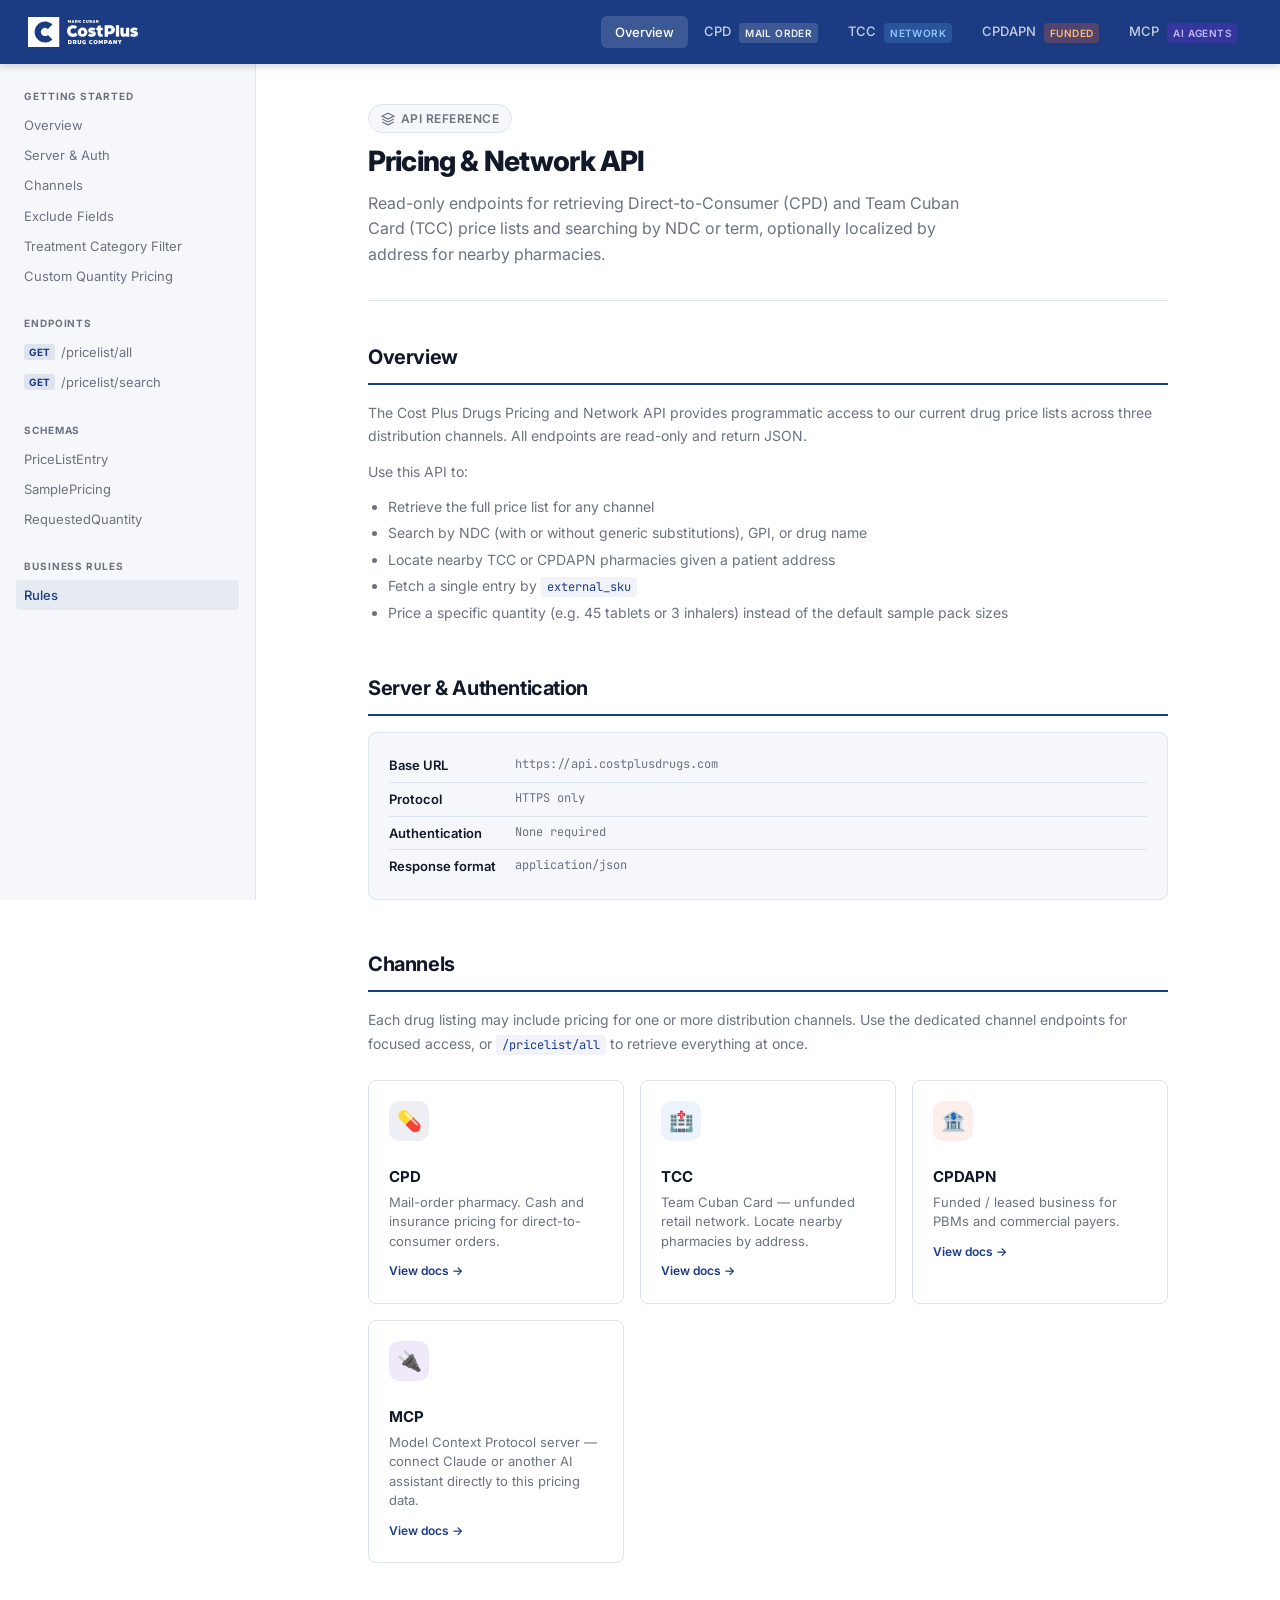
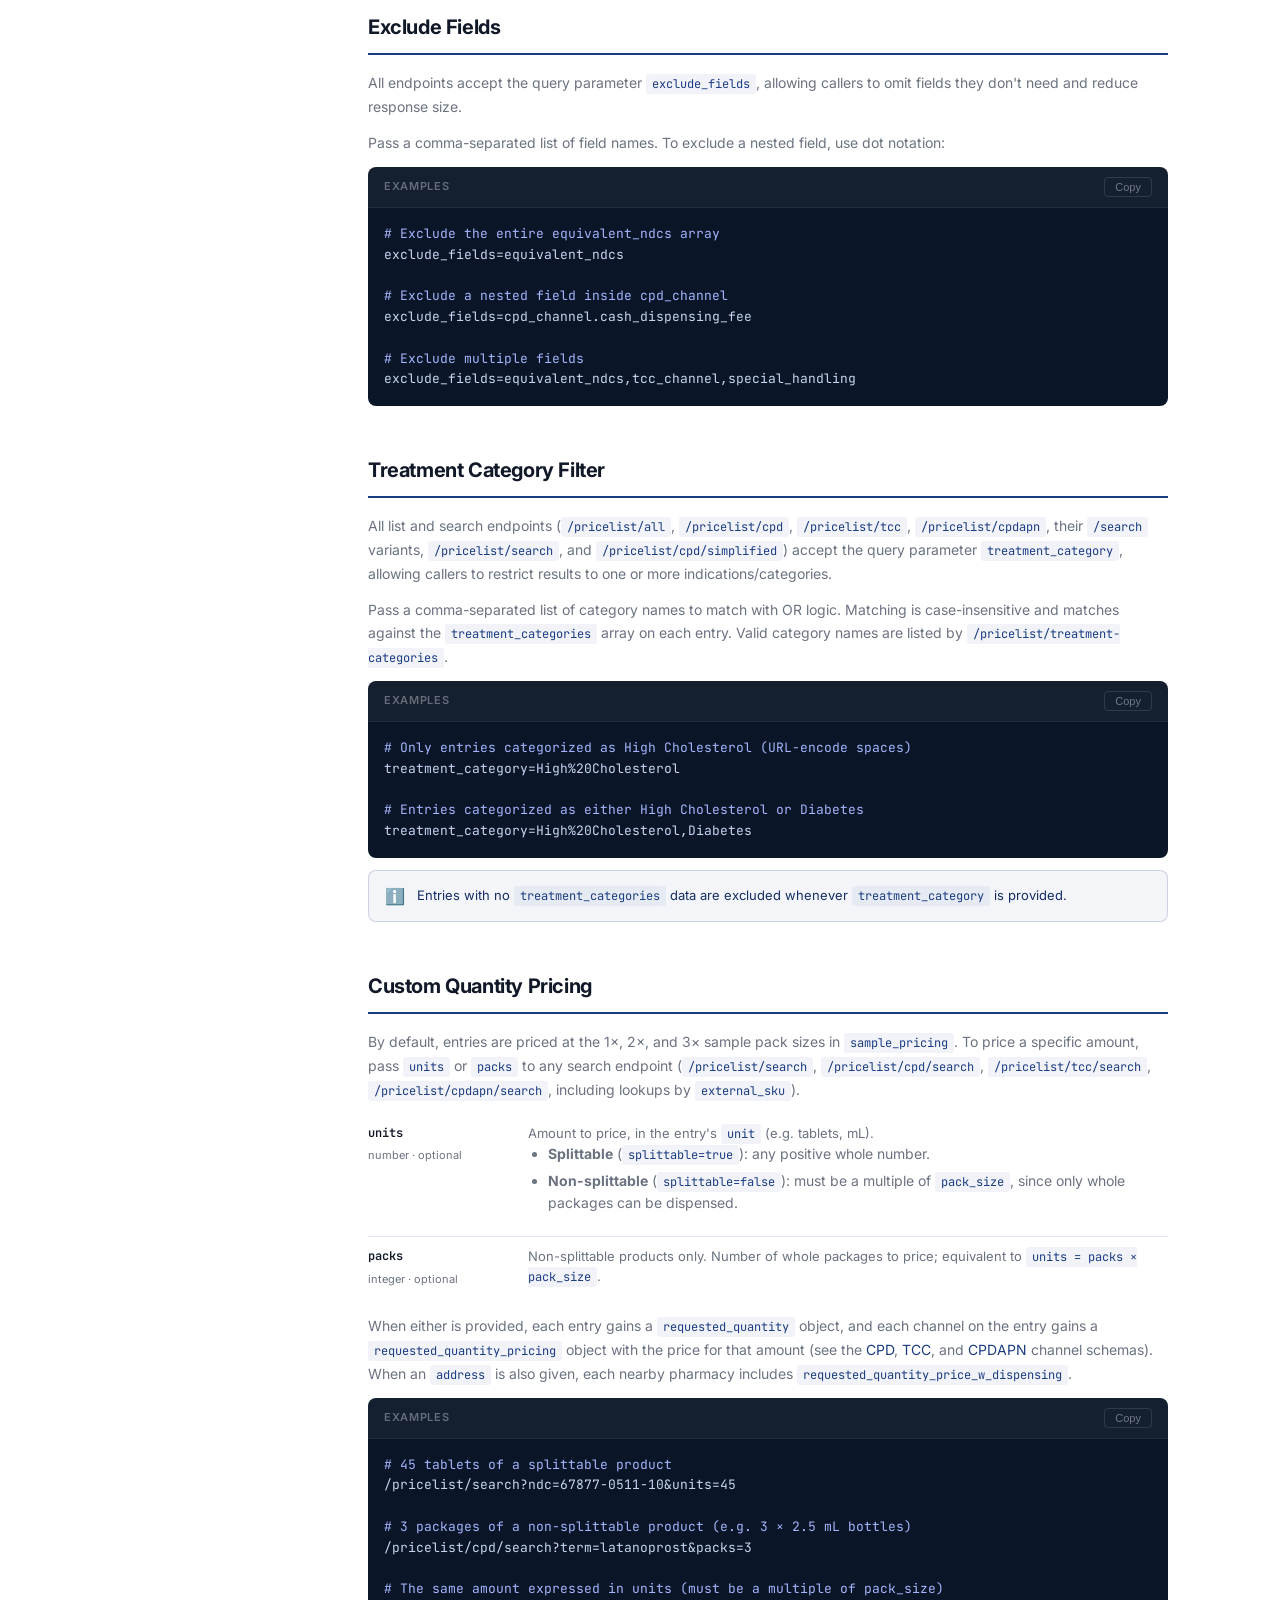
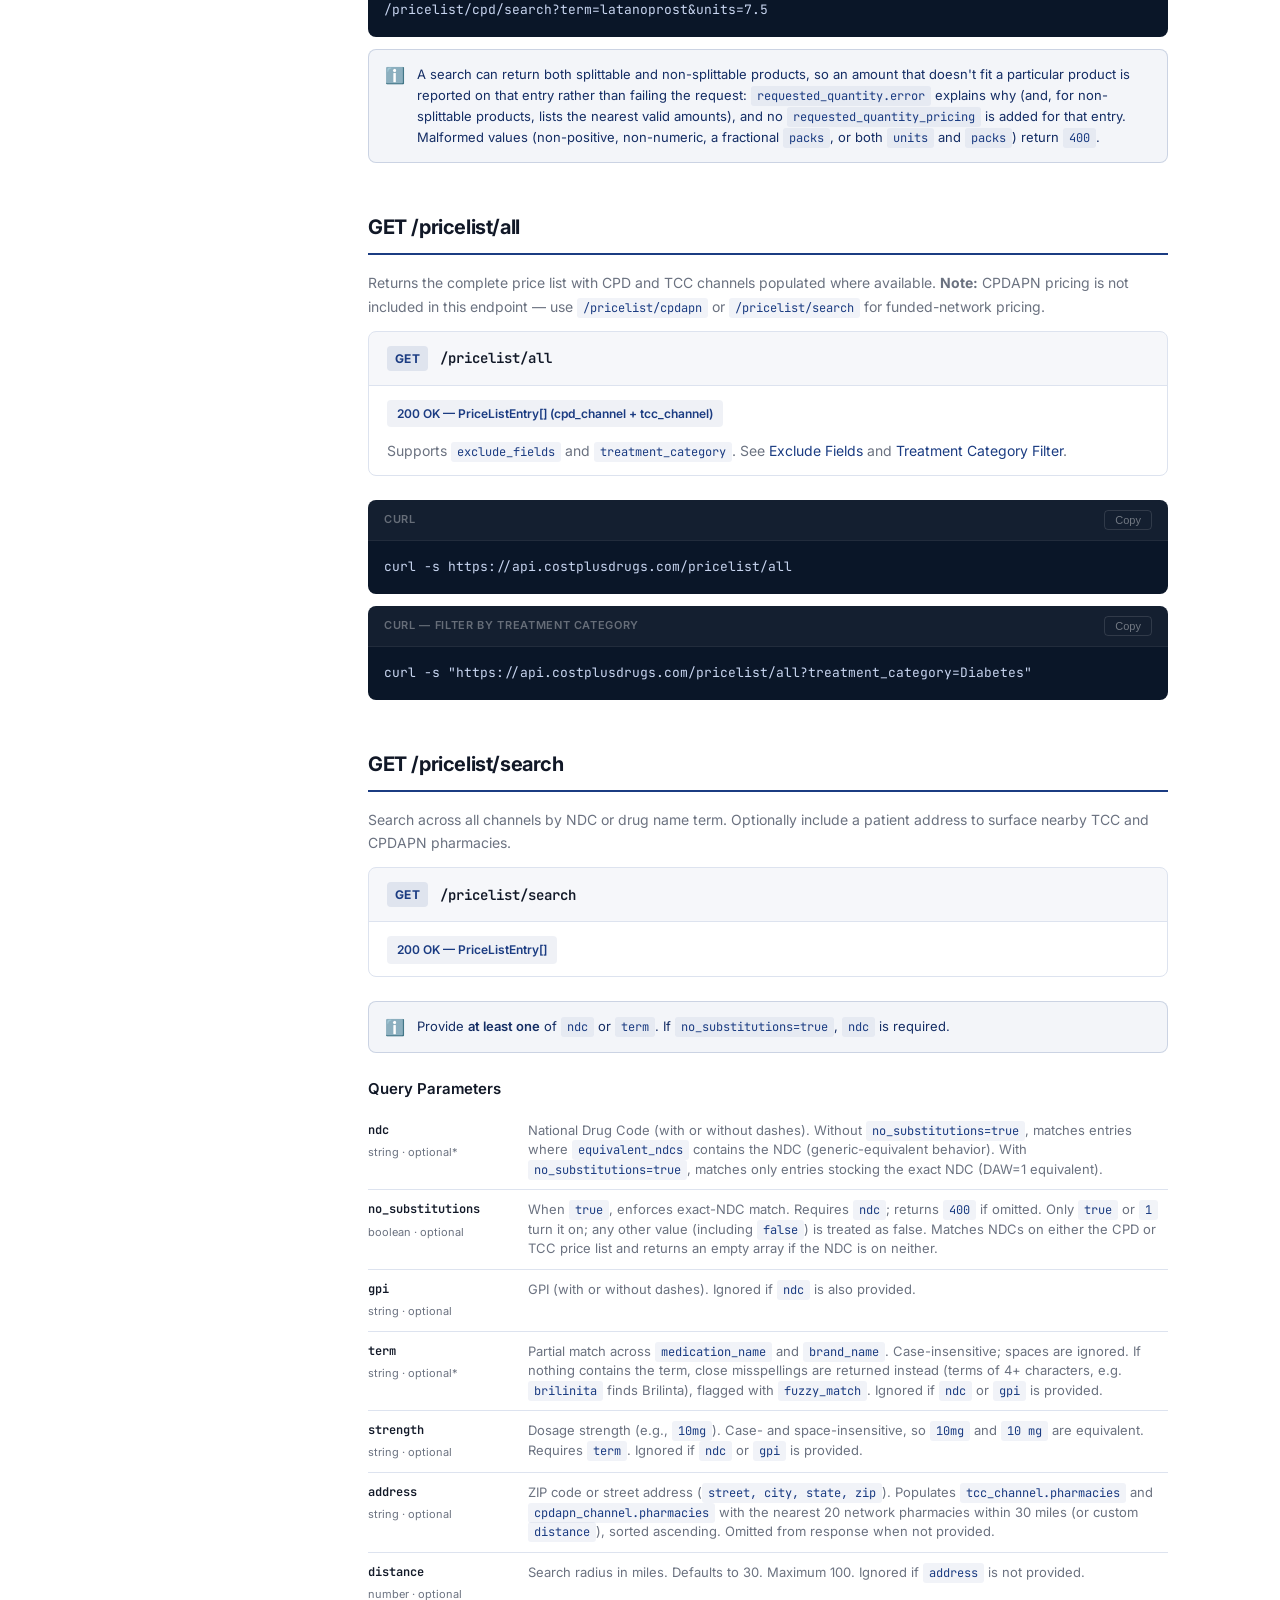
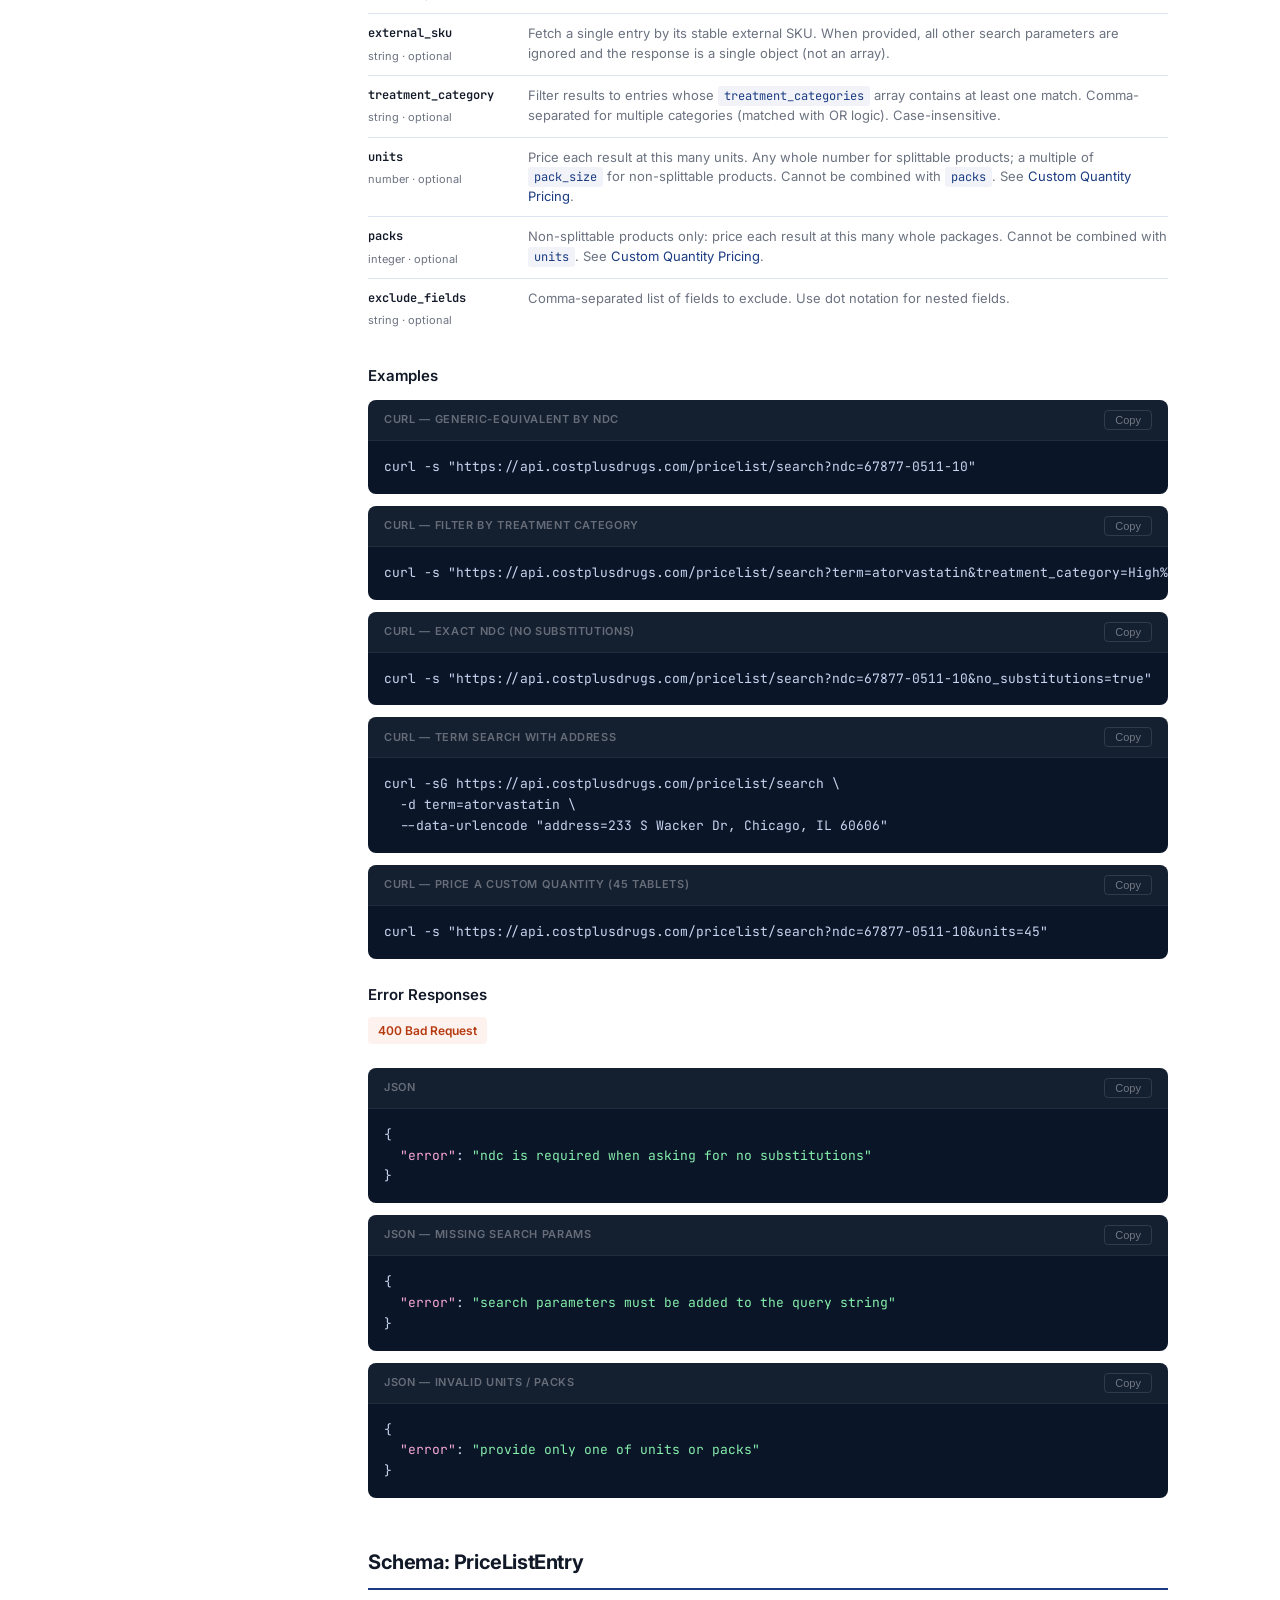
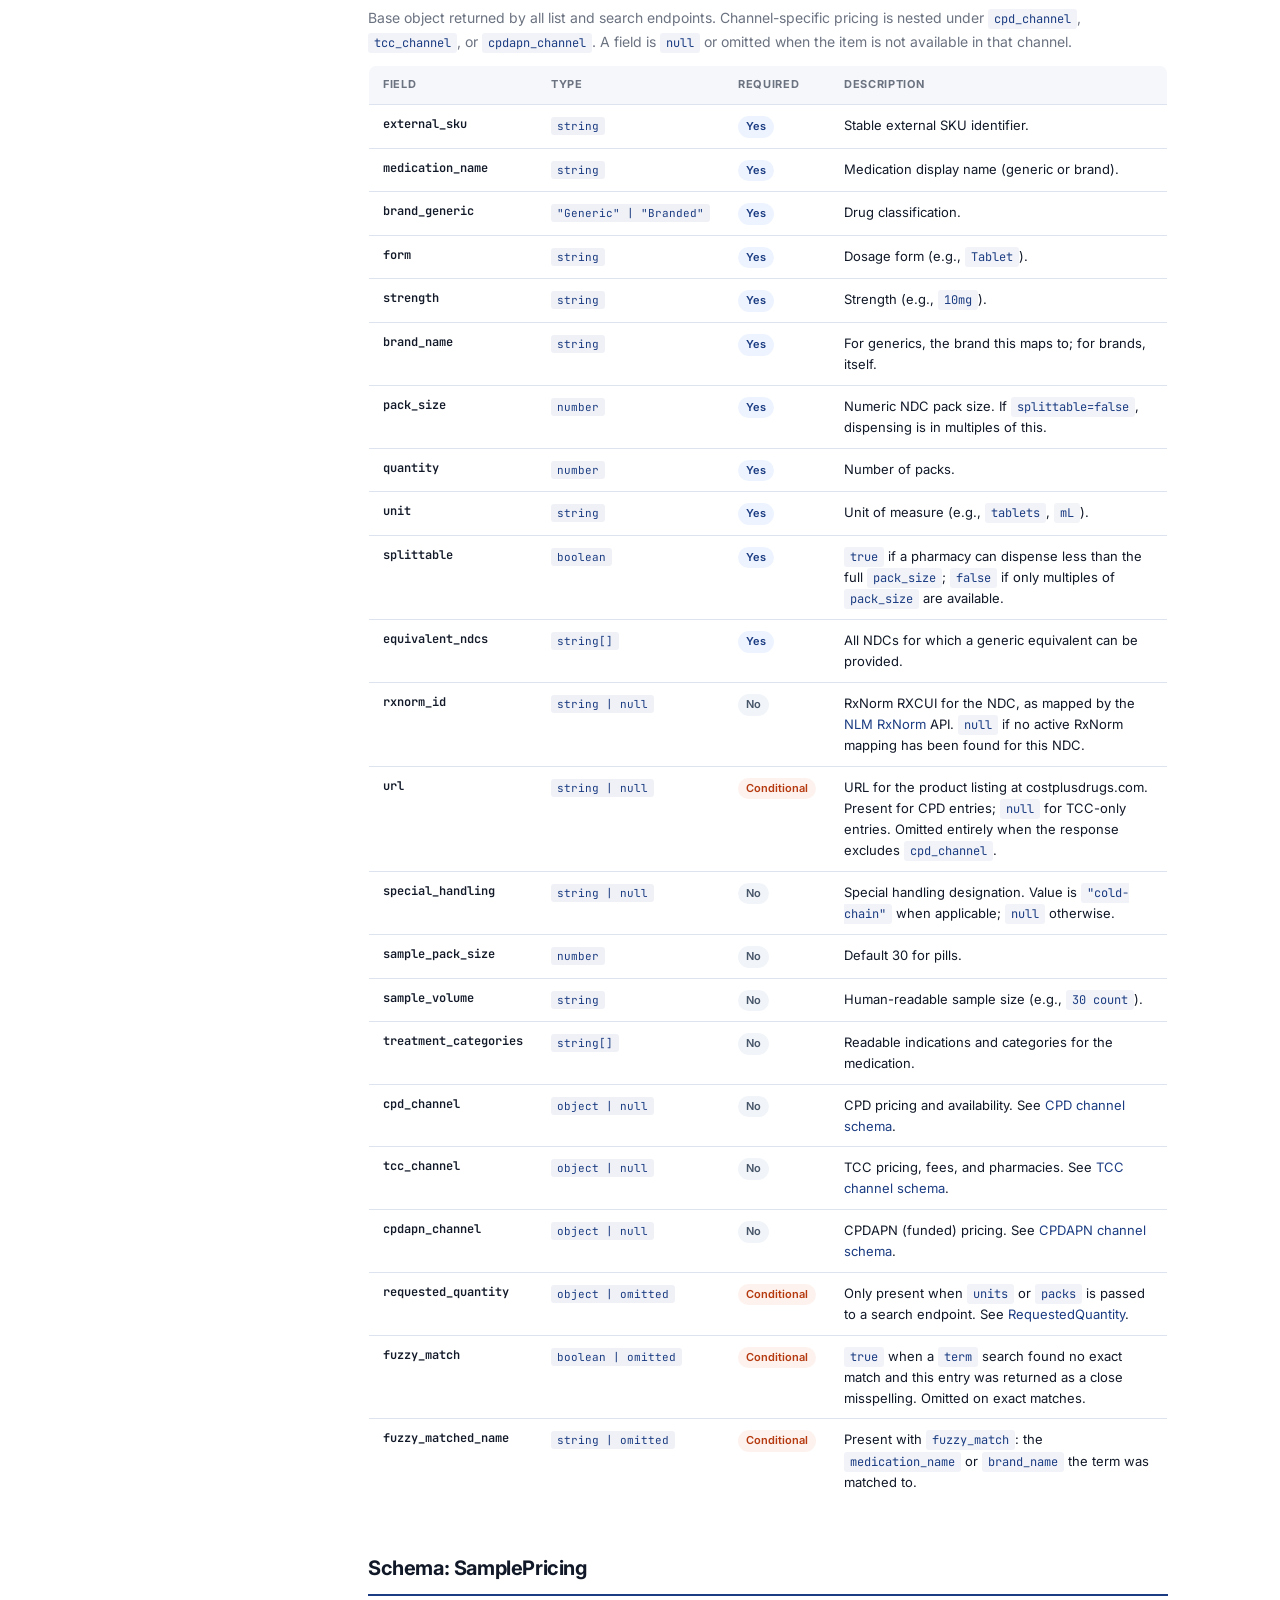
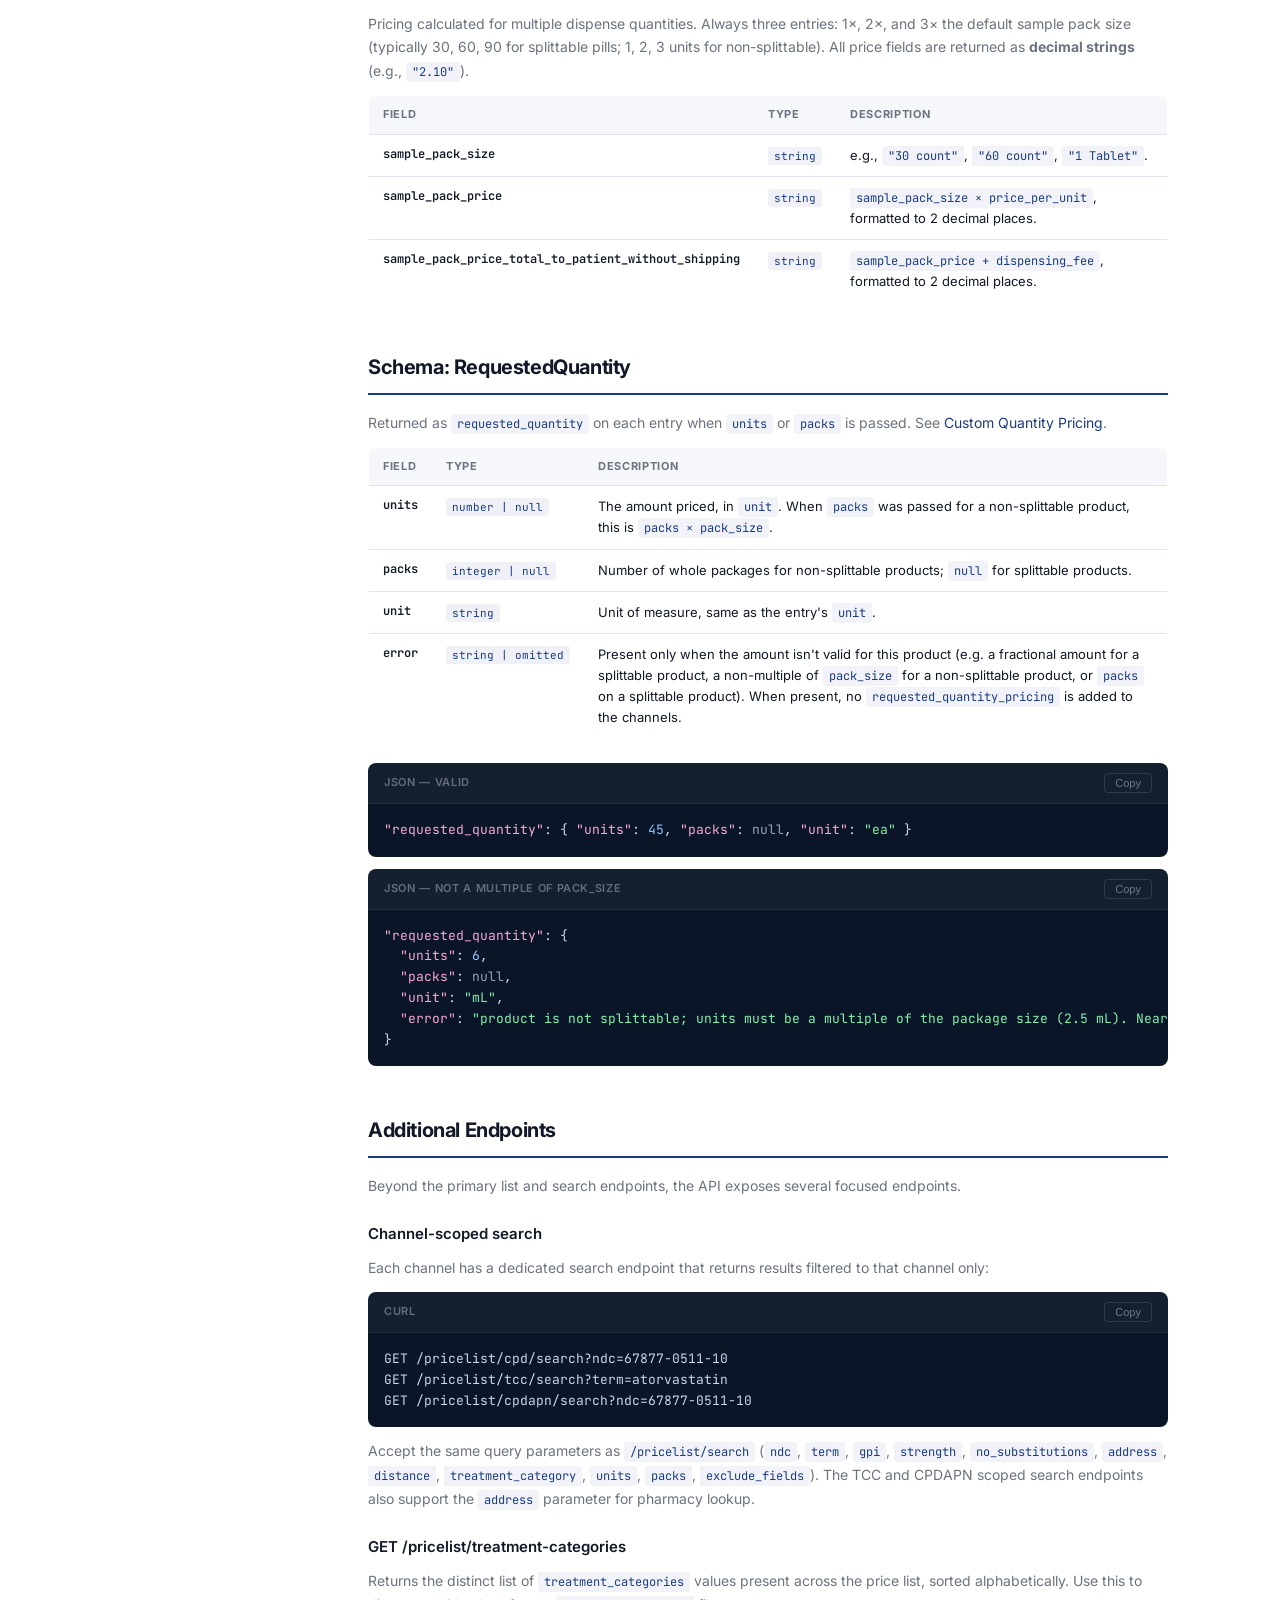
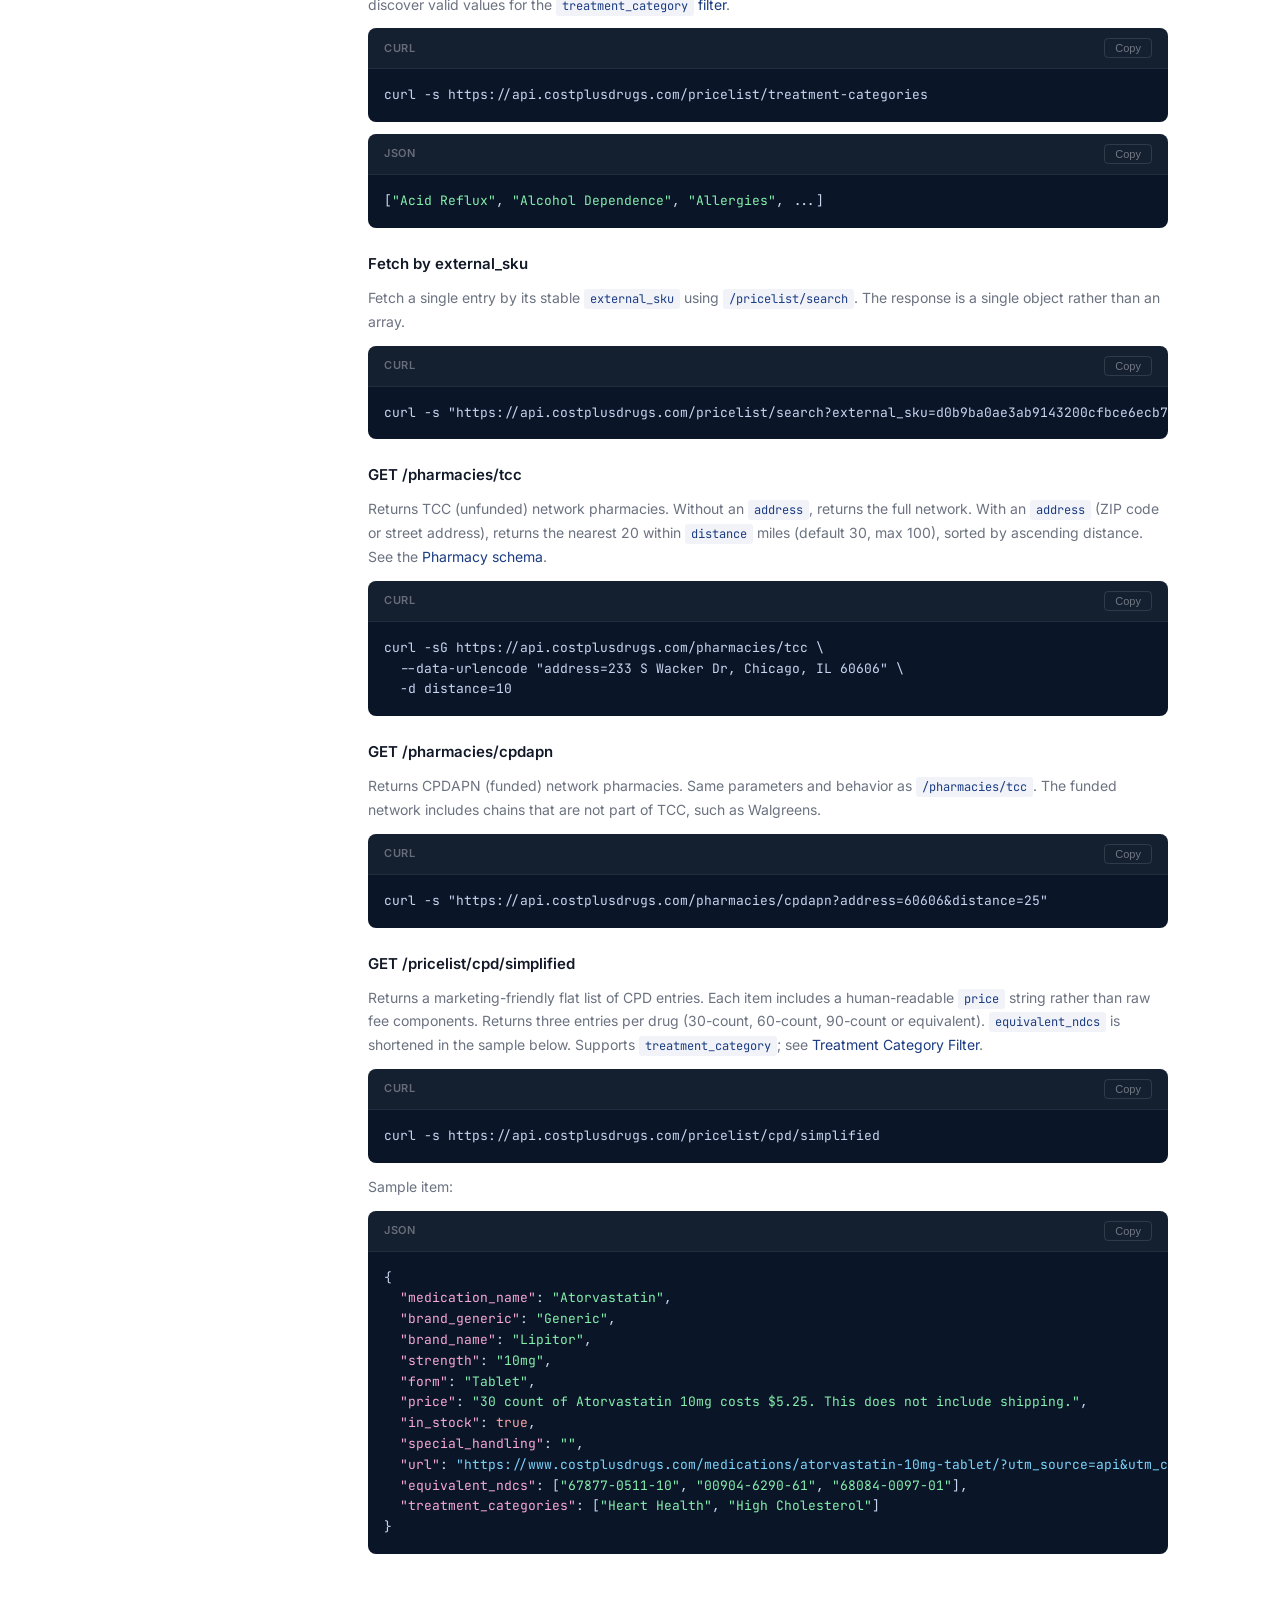
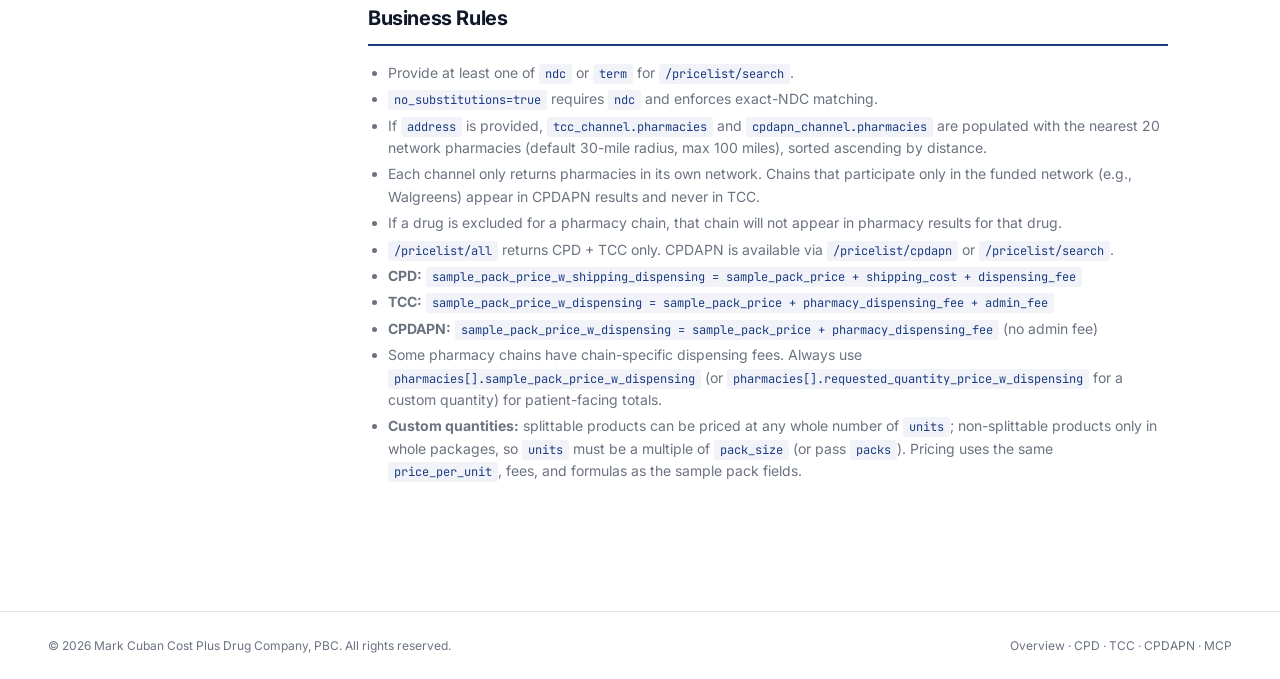
==== commit 31567699: "updated docs" ====
--- a/index.html
+++ b/index.html
@@ -38,6 +38,7 @@
         <a href="#channels">Channels</a>
         <a href="#exclude-fields">Exclude Fields</a>
         <a href="#treatment-category-filter">Treatment Category Filter</a>
+        <a href="#custom-quantity">Custom Quantity Pricing</a>
       </nav>
     </div>
     <div class="sidebar-section">
@@ -52,6 +53,7 @@
       <nav>
         <a href="#schema-pricelistentry">PriceListEntry</a>
         <a href="#schema-sampleprice">SamplePricing</a>
+        <a href="#schema-requestedquantity">RequestedQuantity</a>
       </nav>
     </div>
     <div class="sidebar-section">
@@ -87,6 +89,7 @@
           <li>Search by NDC (with or without generic substitutions), GPI, or drug name</li>
           <li>Locate nearby TCC or CPDAPN pharmacies given a patient address</li>
           <li>Fetch a single entry by <code class="inline-code">external_sku</code></li>
+          <li>Price a specific quantity (e.g. 45 tablets or 3 inhalers) instead of the default sample pack sizes</li>
         </ul>
       </section>
 
@@ -189,6 +192,57 @@
         </div>
       </section>
 
+      <!-- Custom Quantity Pricing -->
+      <section class="doc-section" id="custom-quantity">
+        <h2>Custom Quantity Pricing</h2>
+        <p>By default, entries are priced at the 1×, 2×, and 3× sample pack sizes in <code class="inline-code">sample_pricing</code>. To price a specific amount, pass <code class="inline-code">units</code> or <code class="inline-code">packs</code> to any search endpoint (<code class="inline-code">/pricelist/search</code>, <code class="inline-code">/pricelist/cpd/search</code>, <code class="inline-code">/pricelist/tcc/search</code>, <code class="inline-code">/pricelist/cpdapn/search</code>, including lookups by <code class="inline-code">external_sku</code>).</p>
+        <table class="param-table">
+          <tbody>
+            <tr>
+              <td>
+                <span class="param-name">units</span>
+                <span class="param-type">number · optional</span>
+              </td>
+              <td class="param-desc">
+                Amount to price, in the entry's <code class="inline-code">unit</code> (e.g. tablets, mL).
+                <ul>
+                  <li><strong>Splittable</strong> (<code class="inline-code">splittable=true</code>): any positive whole number.</li>
+                  <li><strong>Non-splittable</strong> (<code class="inline-code">splittable=false</code>): must be a multiple of <code class="inline-code">pack_size</code>, since only whole packages can be dispensed.</li>
+                </ul>
+              </td>
+            </tr>
+            <tr>
+              <td>
+                <span class="param-name">packs</span>
+                <span class="param-type">integer · optional</span>
+              </td>
+              <td class="param-desc">
+                Non-splittable products only. Number of whole packages to price; equivalent to <code class="inline-code">units = packs × pack_size</code>.
+              </td>
+            </tr>
+          </tbody>
+        </table>
+        <p>When either is provided, each entry gains a <a href="#schema-requestedquantity"><code class="inline-code">requested_quantity</code></a> object, and each channel on the entry gains a <code class="inline-code">requested_quantity_pricing</code> object with the price for that amount (see the <a href="cpd.html#schema-cpd-channel">CPD</a>, <a href="tcc.html#schema-tcc-channel">TCC</a>, and <a href="cpdapn.html#schema-cpdapn-channel">CPDAPN</a> channel schemas). When an <code class="inline-code">address</code> is also given, each nearby pharmacy includes <code class="inline-code">requested_quantity_price_w_dispensing</code>.</p>
+        <div class="code-block">
+          <div class="code-block-header">
+            <span class="code-block-lang">examples</span>
+            <button class="copy-btn">Copy</button>
+          </div>
+          <pre><span class="tok-cmd"># 45 tablets of a splittable product</span>
+/pricelist/search?ndc=67877-0511-10&amp;units=45
+
+<span class="tok-cmd"># 3 packages of a non-splittable product (e.g. 3 × 2.5 mL bottles)</span>
+/pricelist/cpd/search?term=latanoprost&amp;packs=3
+
+<span class="tok-cmd"># The same amount expressed in units (must be a multiple of pack_size)</span>
+/pricelist/cpd/search?term=latanoprost&amp;units=7.5</pre>
+        </div>
+        <div class="callout info">
+          <span class="callout-icon">ℹ️</span>
+          <span>A search can return both splittable and non-splittable products, so an amount that doesn't fit a particular product is reported on that entry rather than failing the request: <code class="inline-code">requested_quantity.error</code> explains why (and, for non-splittable products, lists the nearest valid amounts), and no <code class="inline-code">requested_quantity_pricing</code> is added for that entry. Malformed values (non-positive, non-numeric, a fractional <code class="inline-code">packs</code>, or both <code class="inline-code">units</code> and <code class="inline-code">packs</code>) return <code class="inline-code">400</code>.</span>
+        </div>
+      </section>
+
       <!-- Endpoint: /pricelist/all -->
       <section class="doc-section" id="endpoint-all">
         <h2>GET /pricelist/all</h2>
@@ -260,7 +314,7 @@
                 <span class="param-type">boolean · optional</span>
               </td>
               <td class="param-desc">
-                When <code class="inline-code">true</code>, enforces exact-NDC match. Requires <code class="inline-code">ndc</code>; returns <code class="inline-code">400</code> if omitted.
+                When <code class="inline-code">true</code>, enforces exact-NDC match. Requires <code class="inline-code">ndc</code>; returns <code class="inline-code">400</code> if omitted. Only <code class="inline-code">true</code> or <code class="inline-code">1</code> turn it on; any other value (including <code class="inline-code">false</code>) is treated as false. Matches NDCs on either the CPD or TCC price list and returns an empty array if the NDC is on neither.
               </td>
             </tr>
             <tr>
@@ -278,7 +332,7 @@
                 <span class="param-type">string · optional*</span>
               </td>
               <td class="param-desc">
-                Partial match across <code class="inline-code">medication_name</code> and <code class="inline-code">brand_name</code>. Ignored if <code class="inline-code">ndc</code> or <code class="inline-code">gpi</code> is provided.
+                Partial match across <code class="inline-code">medication_name</code> and <code class="inline-code">brand_name</code>. Case-insensitive; spaces are ignored. If nothing contains the term, close misspellings are returned instead (terms of 4+ characters, e.g. <code class="inline-code">brilinita</code> finds Brilinta), flagged with <code class="inline-code">fuzzy_match</code>. Ignored if <code class="inline-code">ndc</code> or <code class="inline-code">gpi</code> is provided.
               </td>
             </tr>
             <tr>
@@ -287,7 +341,7 @@
                 <span class="param-type">string · optional</span>
               </td>
               <td class="param-desc">
-                Dosage strength (e.g., <code class="inline-code">10mg</code>). Requires <code class="inline-code">term</code>. Ignored if <code class="inline-code">ndc</code> or <code class="inline-code">gpi</code> is provided.
+                Dosage strength (e.g., <code class="inline-code">10mg</code>). Case- and space-insensitive, so <code class="inline-code">10mg</code> and <code class="inline-code">10 mg</code> are equivalent. Requires <code class="inline-code">term</code>. Ignored if <code class="inline-code">ndc</code> or <code class="inline-code">gpi</code> is provided.
               </td>
             </tr>
             <tr>
@@ -324,6 +378,24 @@
               </td>
               <td class="param-desc">
                 Filter results to entries whose <code class="inline-code">treatment_categories</code> array contains at least one match. Comma-separated for multiple categories (matched with OR logic). Case-insensitive.
+              </td>
+            </tr>
+            <tr>
+              <td>
+                <span class="param-name">units</span>
+                <span class="param-type">number · optional</span>
+              </td>
+              <td class="param-desc">
+                Price each result at this many units. Any whole number for splittable products; a multiple of <code class="inline-code">pack_size</code> for non-splittable products. Cannot be combined with <code class="inline-code">packs</code>. See <a href="#custom-quantity">Custom Quantity Pricing</a>.
+              </td>
+            </tr>
+            <tr>
+              <td>
+                <span class="param-name">packs</span>
+                <span class="param-type">integer · optional</span>
+              </td>
+              <td class="param-desc">
+                Non-splittable products only: price each result at this many whole packages. Cannot be combined with <code class="inline-code">units</code>. See <a href="#custom-quantity">Custom Quantity Pricing</a>.
               </td>
             </tr>
             <tr>
@@ -373,6 +445,14 @@
   --data-urlencode "address=233 S Wacker Dr, Chicago, IL 60606"</pre>
         </div>
 
+        <div class="code-block">
+          <div class="code-block-header">
+            <span class="code-block-lang">cURL — Price a custom quantity (45 tablets)</span>
+            <button class="copy-btn">Copy</button>
+          </div>
+          <pre>curl -s "https://api.costplusdrugs.com/pricelist/search?ndc=67877-0511-10&amp;units=45"</pre>
+        </div>
+
         <h3>Error Responses</h3>
         <div class="response-tag error">400 Bad Request</div>
         <div class="code-block">
@@ -391,6 +471,15 @@
           </div>
           <pre>{
   <span class="tok-key">"error"</span>: <span class="tok-str">"search parameters must be added to the query string"</span>
+}</pre>
+        </div>
+        <div class="code-block">
+          <div class="code-block-header">
+            <span class="code-block-lang">JSON — invalid units / packs</span>
+            <button class="copy-btn">Copy</button>
+          </div>
+          <pre>{
+  <span class="tok-key">"error"</span>: <span class="tok-str">"provide only one of units or packs"</span>
 }</pre>
         </div>
       </section>
@@ -529,6 +618,24 @@
               <td><span class="field-type">object | null</span></td>
               <td><span class="badge-no">No</span></td>
               <td>CPDAPN (funded) pricing. See <a href="cpdapn.html#schema-cpdapn-channel">CPDAPN channel schema</a>.</td>
+            </tr>
+            <tr>
+              <td class="field-name">requested_quantity</td>
+              <td><span class="field-type">object | omitted</span></td>
+              <td><span class="badge-cond">Conditional</span></td>
+              <td>Only present when <code class="inline-code">units</code> or <code class="inline-code">packs</code> is passed to a search endpoint. See <a href="#schema-requestedquantity">RequestedQuantity</a>.</td>
+            </tr>
+            <tr>
+              <td class="field-name">fuzzy_match</td>
+              <td><span class="field-type">boolean | omitted</span></td>
+              <td><span class="badge-cond">Conditional</span></td>
+              <td><code class="inline-code">true</code> when a <code class="inline-code">term</code> search found no exact match and this entry was returned as a close misspelling. Omitted on exact matches.</td>
+            </tr>
+            <tr>
+              <td class="field-name">fuzzy_matched_name</td>
+              <td><span class="field-type">string | omitted</span></td>
+              <td><span class="badge-cond">Conditional</span></td>
+              <td>Present with <code class="inline-code">fuzzy_match</code>: the <code class="inline-code">medication_name</code> or <code class="inline-code">brand_name</code> the term was matched to.</td>
             </tr>
           </tbody>
         </table>
@@ -563,6 +670,52 @@
         </table>
       </section>
 
+      <!-- Schema: RequestedQuantity -->
+      <section class="doc-section" id="schema-requestedquantity">
+        <h2>Schema: RequestedQuantity</h2>
+        <p>Returned as <code class="inline-code">requested_quantity</code> on each entry when <code class="inline-code">units</code> or <code class="inline-code">packs</code> is passed. See <a href="#custom-quantity">Custom Quantity Pricing</a>.</p>
+        <table class="schema-table">
+          <thead>
+            <tr><th>Field</th><th>Type</th><th>Description</th></tr>
+          </thead>
+          <tbody>
+            <tr>
+              <td class="field-name">units</td>
+              <td><span class="field-type">number | null</span></td>
+              <td>The amount priced, in <code class="inline-code">unit</code>. When <code class="inline-code">packs</code> was passed for a non-splittable product, this is <code class="inline-code">packs × pack_size</code>.</td>
+            </tr>
+            <tr>
+              <td class="field-name">packs</td>
+              <td><span class="field-type">integer | null</span></td>
+              <td>Number of whole packages for non-splittable products; <code class="inline-code">null</code> for splittable products.</td>
+            </tr>
+            <tr>
+              <td class="field-name">unit</td>
+              <td><span class="field-type">string</span></td>
+              <td>Unit of measure, same as the entry's <code class="inline-code">unit</code>.</td>
+            </tr>
+            <tr>
+              <td class="field-name">error</td>
+              <td><span class="field-type">string | omitted</span></td>
+              <td>Present only when the amount isn't valid for this product (e.g. a fractional amount for a splittable product, a non-multiple of <code class="inline-code">pack_size</code> for a non-splittable product, or <code class="inline-code">packs</code> on a splittable product). When present, no <code class="inline-code">requested_quantity_pricing</code> is added to the channels.</td>
+            </tr>
+          </tbody>
+        </table>
+        <div class="code-block">
+          <div class="code-block-header"><span class="code-block-lang">JSON — valid</span><button class="copy-btn">Copy</button></div>
+          <pre><span class="tok-key">"requested_quantity"</span>: { <span class="tok-key">"units"</span>: <span class="tok-num">45</span>, <span class="tok-key">"packs"</span>: <span class="tok-null">null</span>, <span class="tok-key">"unit"</span>: <span class="tok-str">"ea"</span> }</pre>
+        </div>
+        <div class="code-block">
+          <div class="code-block-header"><span class="code-block-lang">JSON — not a multiple of pack_size</span><button class="copy-btn">Copy</button></div>
+          <pre><span class="tok-key">"requested_quantity"</span>: {
+  <span class="tok-key">"units"</span>: <span class="tok-num">6</span>,
+  <span class="tok-key">"packs"</span>: <span class="tok-null">null</span>,
+  <span class="tok-key">"unit"</span>: <span class="tok-str">"mL"</span>,
+  <span class="tok-key">"error"</span>: <span class="tok-str">"product is not splittable; units must be a multiple of the package size (2.5 mL). Nearest valid amounts: 5 or 7.5"</span>
+}</pre>
+        </div>
+      </section>
+
       <!-- Additional Endpoints -->
       <section class="doc-section" id="additional-endpoints">
         <h2>Additional Endpoints</h2>
@@ -576,7 +729,7 @@
 GET /pricelist/tcc/search?term=atorvastatin
 GET /pricelist/cpdapn/search?ndc=67877-0511-10</pre>
         </div>
-        <p>Accept the same query parameters as <code class="inline-code">/pricelist/search</code> (<code class="inline-code">ndc</code>, <code class="inline-code">term</code>, <code class="inline-code">gpi</code>, <code class="inline-code">strength</code>, <code class="inline-code">no_substitutions</code>, <code class="inline-code">address</code>, <code class="inline-code">distance</code>, <code class="inline-code">treatment_category</code>, <code class="inline-code">exclude_fields</code>). The TCC and CPDAPN scoped search endpoints also support the <code class="inline-code">address</code> parameter for pharmacy lookup.</p>
+        <p>Accept the same query parameters as <code class="inline-code">/pricelist/search</code> (<code class="inline-code">ndc</code>, <code class="inline-code">term</code>, <code class="inline-code">gpi</code>, <code class="inline-code">strength</code>, <code class="inline-code">no_substitutions</code>, <code class="inline-code">address</code>, <code class="inline-code">distance</code>, <code class="inline-code">treatment_category</code>, <code class="inline-code">units</code>, <code class="inline-code">packs</code>, <code class="inline-code">exclude_fields</code>). The TCC and CPDAPN scoped search endpoints also support the <code class="inline-code">address</code> parameter for pharmacy lookup.</p>
 
         <h3>GET /pricelist/treatment-categories</h3>
         <p>Returns the distinct list of <code class="inline-code">treatment_categories</code> values present across the price list, sorted alphabetically. Use this to discover valid values for the <a href="#treatment-category-filter"><code class="inline-code">treatment_category</code> filter</a>.</p>
@@ -650,7 +803,8 @@
           <li><strong>CPD:</strong> <code class="inline-code">sample_pack_price_w_shipping_dispensing = sample_pack_price + shipping_cost + dispensing_fee</code></li>
           <li><strong>TCC:</strong> <code class="inline-code">sample_pack_price_w_dispensing = sample_pack_price + pharmacy_dispensing_fee + admin_fee</code></li>
           <li><strong>CPDAPN:</strong> <code class="inline-code">sample_pack_price_w_dispensing = sample_pack_price + pharmacy_dispensing_fee</code> (no admin fee)</li>
-          <li>Some pharmacy chains have chain-specific dispensing fees. Always use <code class="inline-code">pharmacies[].sample_pack_price_w_dispensing</code> for patient-facing totals.</li>
+          <li>Some pharmacy chains have chain-specific dispensing fees. Always use <code class="inline-code">pharmacies[].sample_pack_price_w_dispensing</code> (or <code class="inline-code">pharmacies[].requested_quantity_price_w_dispensing</code> for a custom quantity) for patient-facing totals.</li>
+          <li><strong>Custom quantities:</strong> splittable products can be priced at any whole number of <code class="inline-code">units</code>; non-splittable products only in whole packages, so <code class="inline-code">units</code> must be a multiple of <code class="inline-code">pack_size</code> (or pass <code class="inline-code">packs</code>). Pricing uses the same <code class="inline-code">price_per_unit</code>, fees, and formulas as the sample pack fields.</li>
         </ul>
       </section>
 
